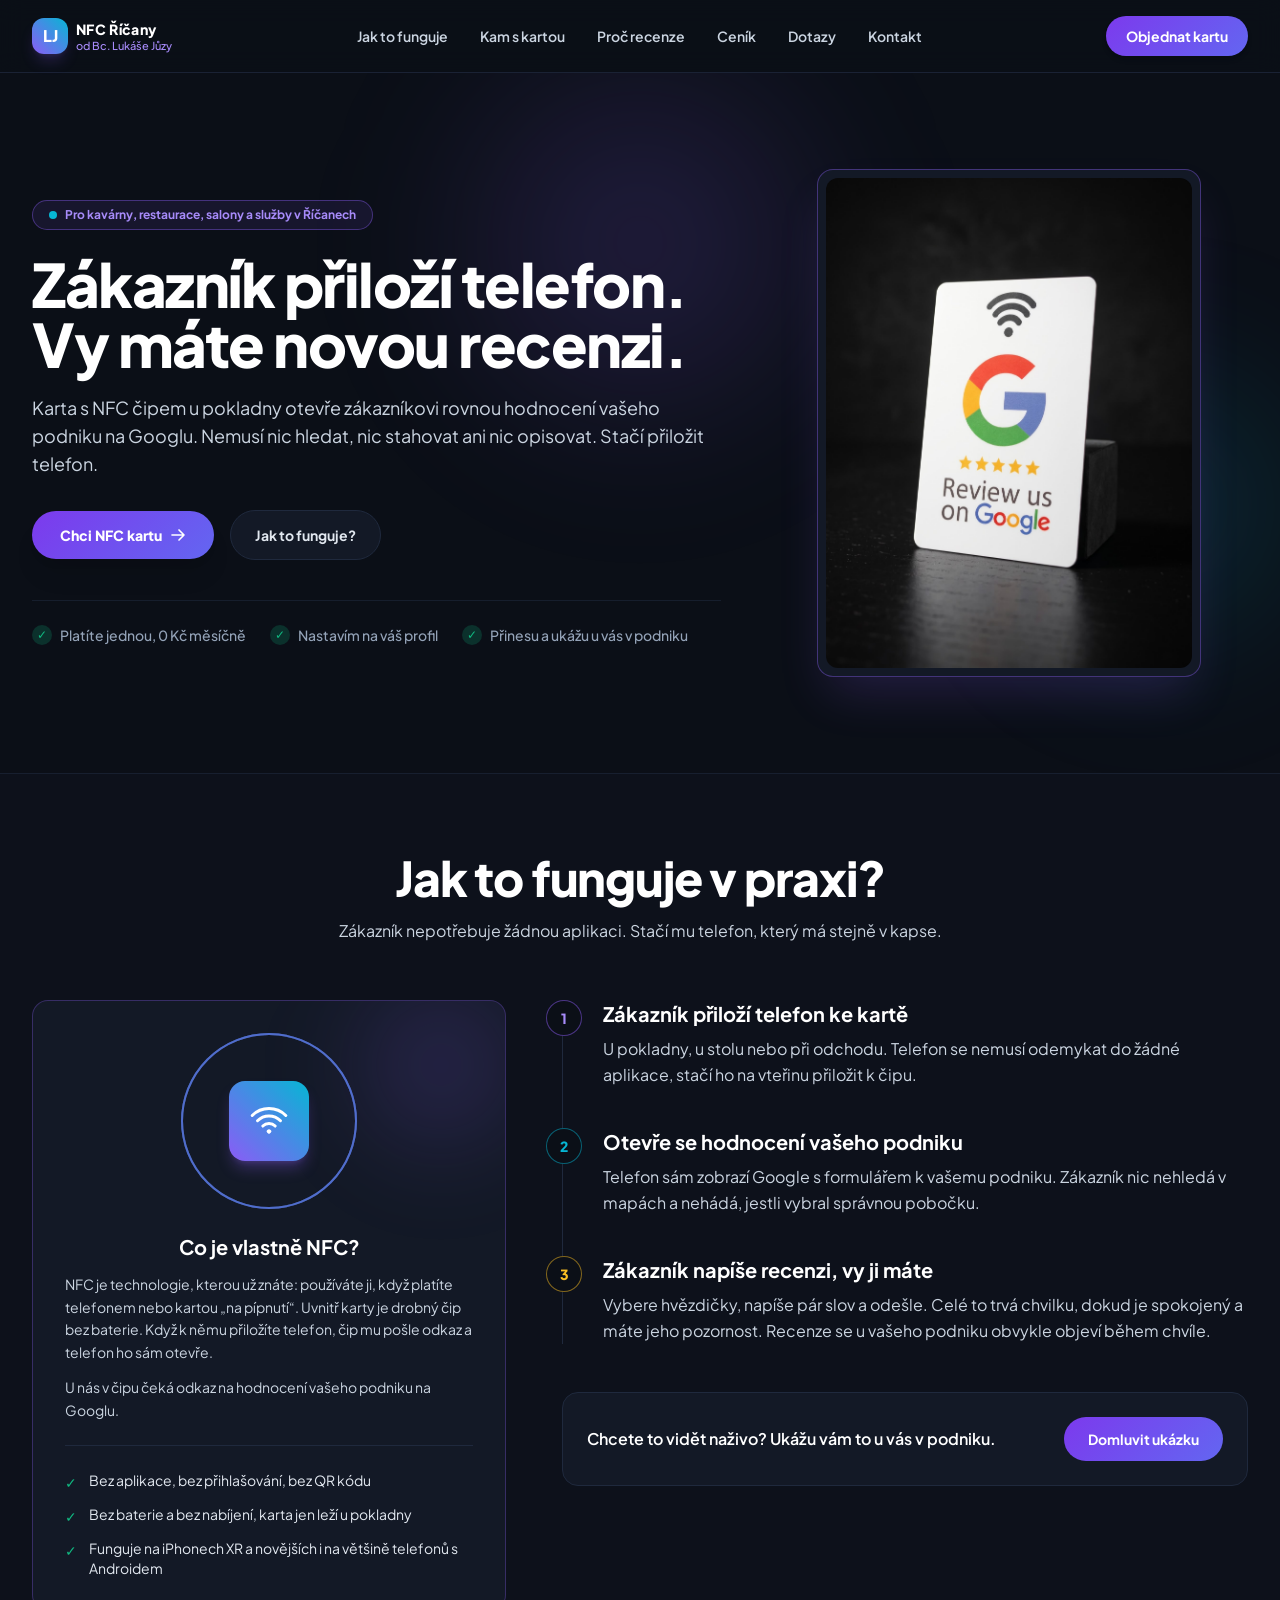
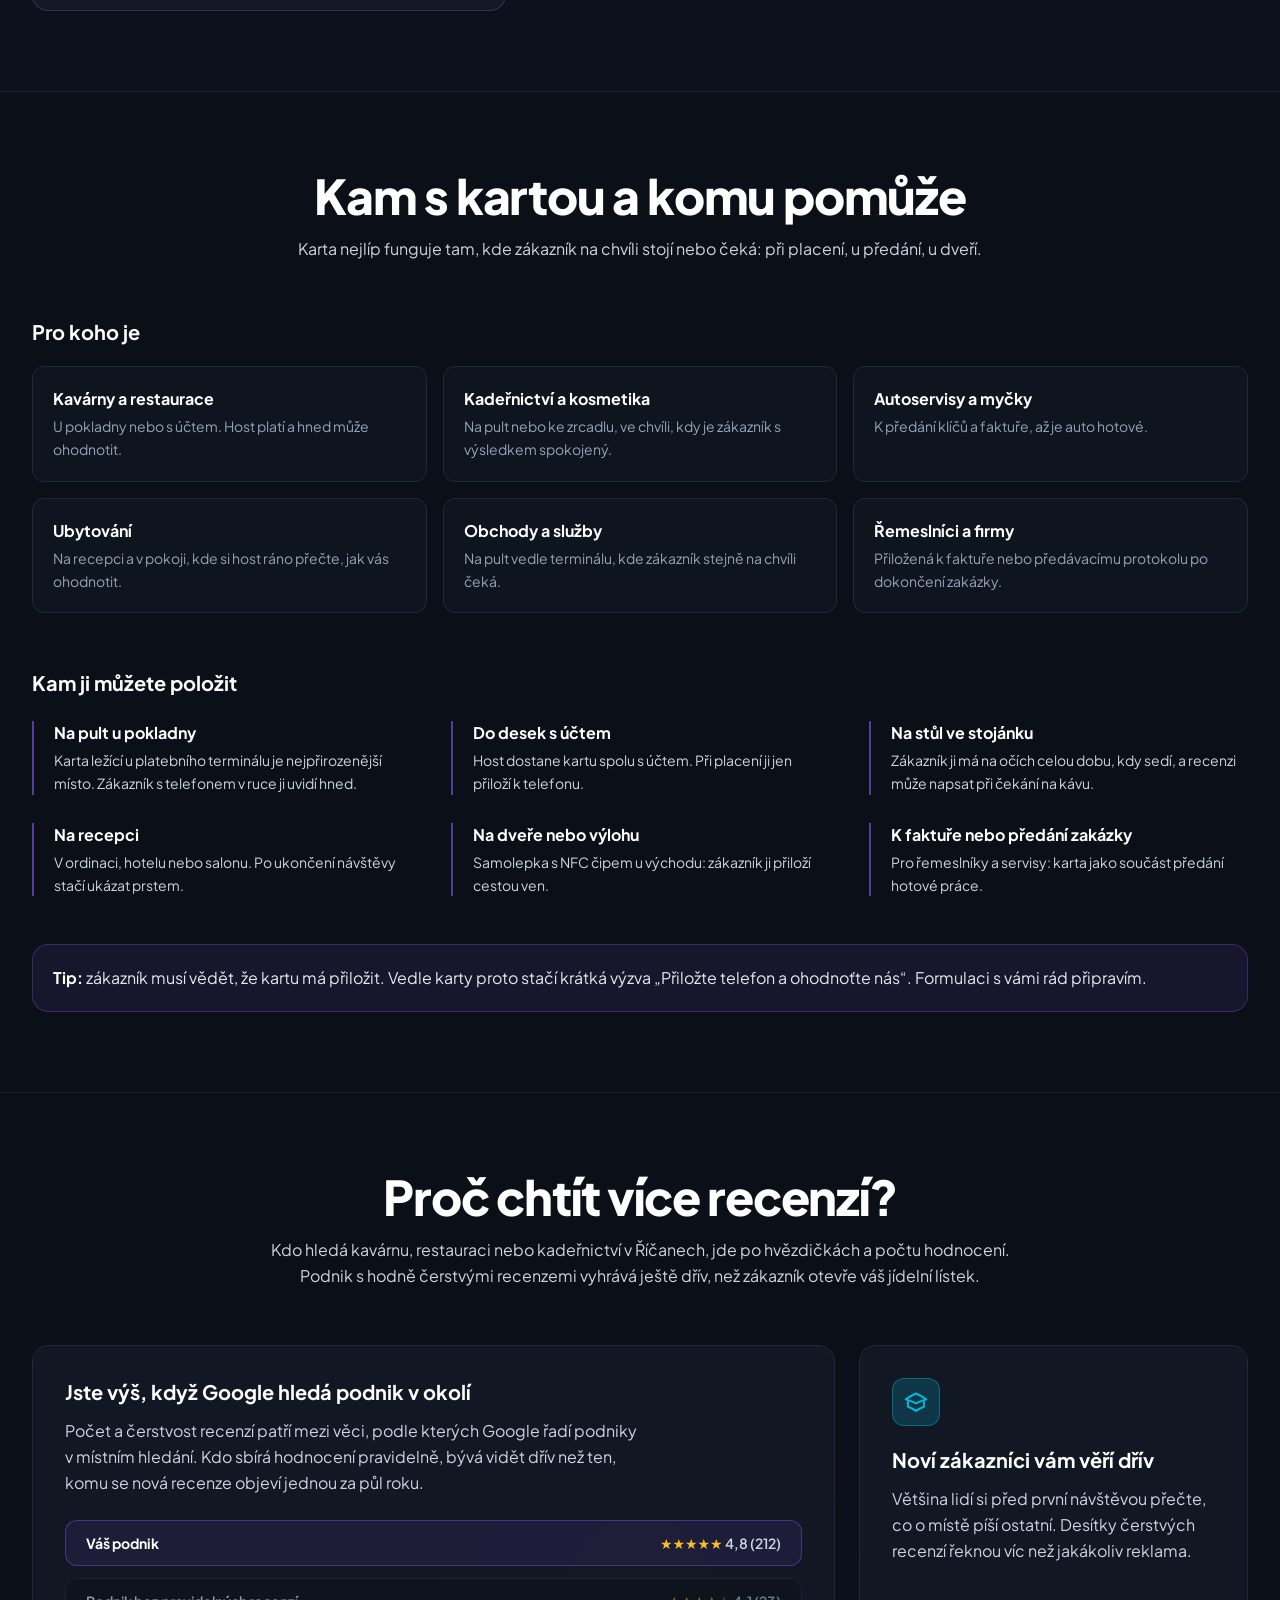
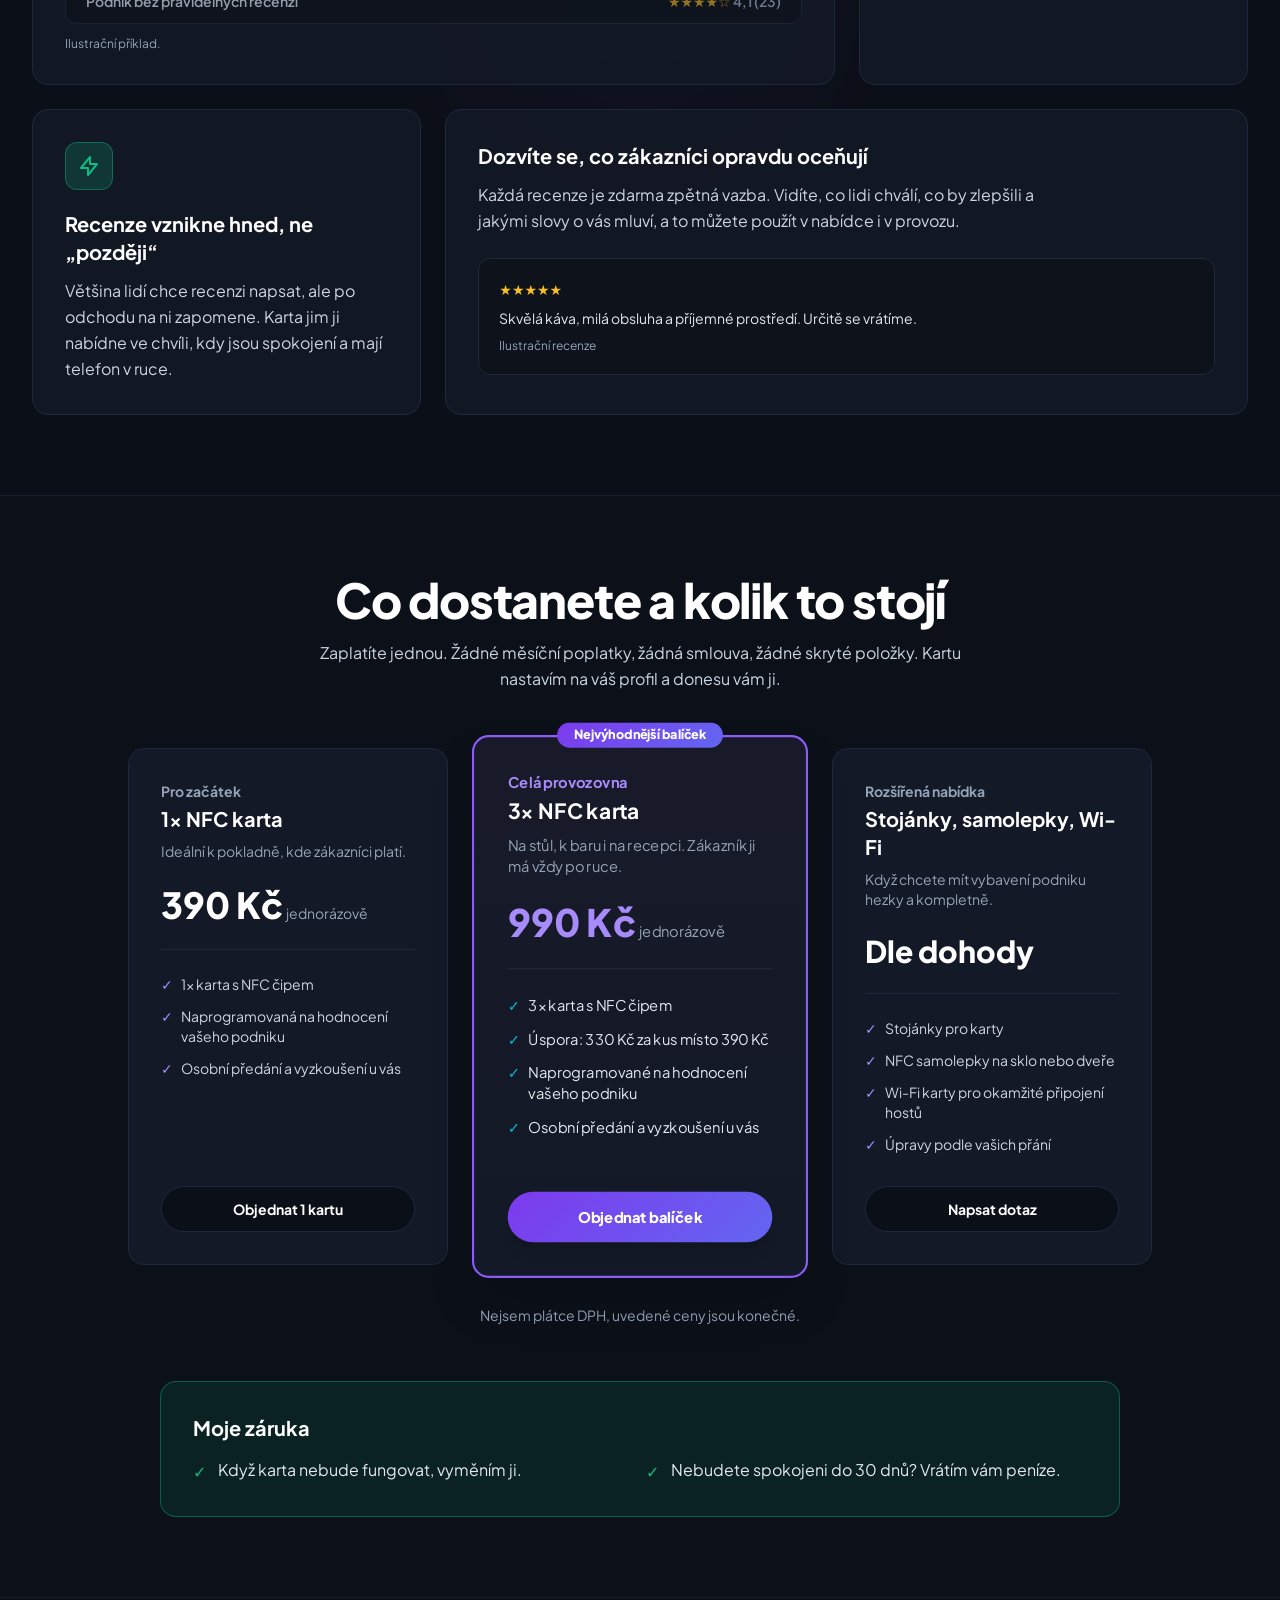
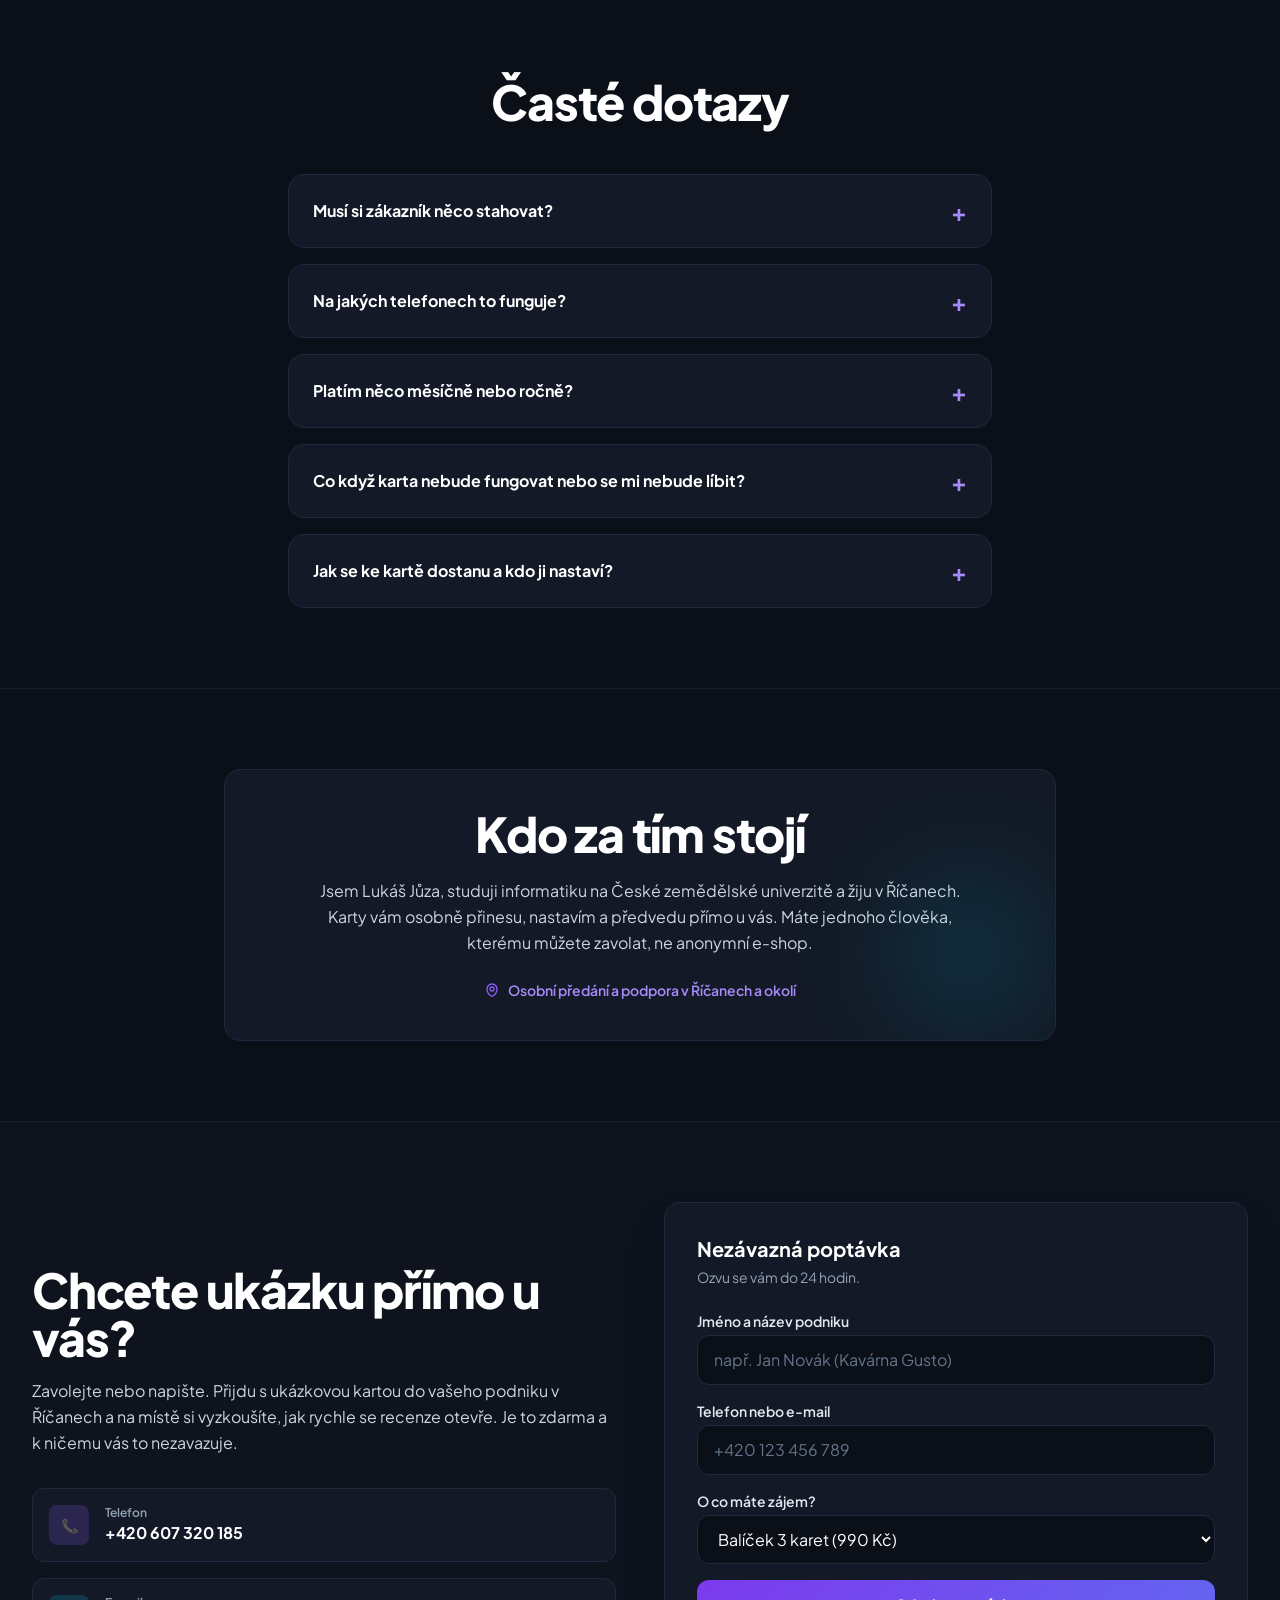
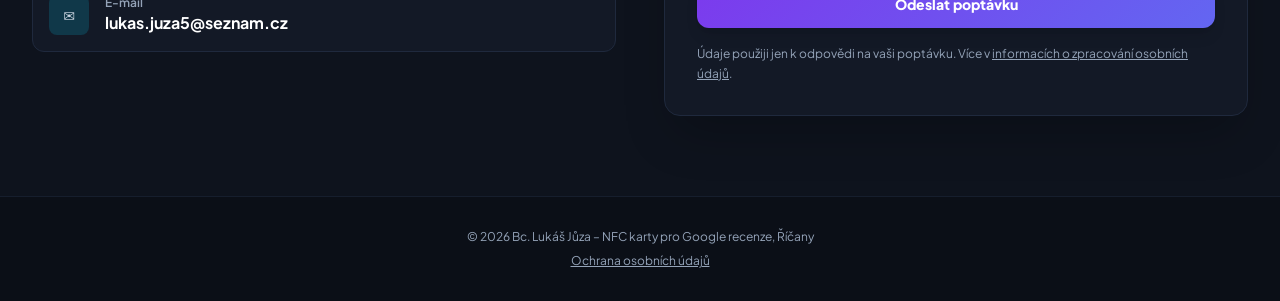
==== index.html @ f1cb035e "Add files via upload" ====
<!DOCTYPE html>
<html lang="cs" class="scroll-smooth">
<head>
  <meta charset="UTF-8">
  <meta name="viewport" content="width=device-width, initial-scale=1, viewport-fit=cover">
  <title>NFC karty pro Google recenze v Říčanech | Bc. Lukáš Jůza</title>
  <meta name="description" content="Karta s NFC čipem, která zákazníka jedním přiložením telefonu pošle rovnou na hodnocení vašeho podniku na Googlu. Bez aplikace a bez měsíčních poplatků. Říčany a okolí.">
  <meta property="og:title" content="NFC karty pro Google recenze | Říčany">
  <meta property="og:description" content="Zákazník přiloží telefon ke kartě a o pár vteřin později píše recenzi. Jednorázová cena, osobní nastavení u vás v podniku.">
  <meta property="og:type" content="website">
  <meta name="theme-color" content="#0B0F17">
  <link rel="icon" href="data:image/svg+xml,%3Csvg xmlns='http://www.w3.org/2000/svg' viewBox='0 0 64 64'%3E%3Crect width='64' height='64' rx='14' fill='%238B5CF6'/%3E%3Ctext x='32' y='42' font-size='28' font-weight='800' text-anchor='middle' fill='white' font-family='Arial'%3ELJ%3C/text%3E%3C/svg%3E">
  <!-- TODO po nasazení na Vercel: nahraď VASE-DOMENA adresou webu (např. nfc-ricany.vercel.app) a odkomentuj,
       aby se při sdílení odkazu zobrazil náhled s kartou:
  <link rel="canonical" href="https://VASE-DOMENA/">
  <meta property="og:image" content="https://VASE-DOMENA/nfc-card.jpeg">
  <meta property="og:url" content="https://VASE-DOMENA/">
  -->
  <script type="application/ld+json">
  {"@context":"https://schema.org","@type":"LocalBusiness","name":"NFC Říčany – Lukáš Jůza","description":"NFC karty, které zákazníky jedním přiložením telefonu pošlou na hodnocení podniku na Googlu.","telephone":"+420607320185","email":"lukas.juza5@seznam.cz","address":{"@type":"PostalAddress","addressLocality":"Říčany","addressCountry":"CZ"},"areaServed":{"@type":"City","name":"Říčany"},"makesOffer":[{"@type":"Offer","name":"1× NFC karta pro Google recenze","price":"390","priceCurrency":"CZK"},{"@type":"Offer","name":"3× NFC karta pro Google recenze","price":"990","priceCurrency":"CZK"}]}
  </script>
  <link rel="preload" href="fonts/plus-jakarta-sans-latin-wght-normal.woff2" as="font" type="font/woff2" crossorigin>
  <link rel="stylesheet" href="styles.css">
</head>

<body class="bg-brand-bg font-sans text-slate-300 antialiased selection:bg-brand-purple selection:text-white">

  <!-- ===== NAVIGATION ===== -->
  <header class="sticky top-0 z-50 border-b border-brand-cardBorder/80 bg-brand-bg/80 backdrop-blur-md">
    <nav class="mx-auto flex max-w-7xl items-center justify-between px-5 py-4 lg:px-8" aria-label="Hlavní navigace">
      <a href="#" class="flex items-center gap-2" aria-label="NFC Říčany – nahoru">
        <span class="flex h-9 w-9 items-center justify-center rounded-xl bg-gradient-to-tr from-brand-purple to-brand-cyan text-base font-extrabold text-white shadow-lg shadow-brand-purple/20">LJ</span>
        <span class="leading-tight">
          <span class="block text-sm font-extrabold tracking-wide text-white">NFC Říčany</span>
          <span class="block text-[11px] font-medium text-brand-purpleSoft">od Bc. Lukáše Jůzy</span>
        </span>
      </a>

      <div class="hidden items-center gap-8 text-sm font-semibold md:flex">
        <a href="#jak-to-funguje" class="transition-colors hover:text-white">Jak to funguje</a>
        <a href="#pouziti" class="transition-colors hover:text-white">Kam s kartou</a>
        <a href="#vyhody" class="transition-colors hover:text-white">Proč recenze</a>
        <a href="#cenik" class="transition-colors hover:text-white">Ceník</a>
        <a href="#dotazy" class="transition-colors hover:text-white">Dotazy</a>
        <a href="#kontakt" class="transition-colors hover:text-white">Kontakt</a>
      </div>

      <a href="#cenik" class="purple-btn-gradient hidden rounded-full px-5 py-2.5 text-sm font-bold text-white shadow-md transition-all md:inline-block">
        Objednat kartu
      </a>

      <button id="menu-btn" type="button" aria-expanded="false" aria-controls="mobile-menu" aria-label="Otevřít menu" class="flex h-11 w-11 items-center justify-center rounded-xl border border-brand-cardBorder text-white md:hidden">
        <svg class="h-6 w-6" fill="none" stroke="currentColor" stroke-width="2" viewBox="0 0 24 24" aria-hidden="true"><path stroke-linecap="round" stroke-linejoin="round" d="M4 7h16M4 12h16M4 17h16"/></svg>
      </button>
    </nav>
    <div id="mobile-menu" class="hidden border-t border-brand-cardBorder/80 bg-brand-bg px-5 pb-5 md:hidden">
      <div class="flex flex-col text-base font-semibold text-slate-200">
        <a href="#jak-to-funguje" class="border-b border-brand-cardBorder/60 py-4">Jak to funguje</a>
        <a href="#pouziti" class="border-b border-brand-cardBorder/60 py-4">Kam s kartou</a>
        <a href="#vyhody" class="border-b border-brand-cardBorder/60 py-4">Proč recenze</a>
        <a href="#cenik" class="border-b border-brand-cardBorder/60 py-4">Ceník</a>
        <a href="#dotazy" class="border-b border-brand-cardBorder/60 py-4">Dotazy</a>
        <a href="#kontakt" class="py-4">Kontakt</a>
      </div>
    </div>
  </header>

  <main>

    <!-- ===== HERO ===== -->
    <section class="relative overflow-hidden py-16 lg:py-24" aria-labelledby="hero-title">
      <div class="glow-purple pointer-events-none absolute -top-20 left-1/2 h-[500px] w-[500px] -translate-x-1/2 rounded-full blur-3xl" aria-hidden="true"></div>
      <div class="glow-cyan pointer-events-none absolute top-1/3 -right-20 h-[400px] w-[400px] rounded-full blur-3xl" aria-hidden="true"></div>

      <div class="relative mx-auto max-w-7xl px-5 lg:px-8">
        <div class="grid gap-12 lg:grid-cols-12 lg:items-center">

          <div class="text-center lg:col-span-7 lg:text-left">
            <p class="inline-flex items-center gap-2 rounded-full border border-brand-purple/40 bg-brand-purple/10 px-4 py-1.5 text-xs font-bold text-brand-purpleSoft">
              <span class="h-2 w-2 animate-pulse rounded-full bg-brand-cyan" aria-hidden="true"></span>
              Pro kavárny, restaurace, salony a služby v Říčanech
            </p>

            <h1 class="mt-6 text-4xl font-extrabold leading-[1.1] tracking-tight text-white sm:text-5xl lg:text-6xl">
              Zákazník přiloží telefon. Vy máte novou recenzi.
            </h1>

            <p class="mx-auto mt-5 max-w-2xl text-base leading-relaxed text-slate-300 sm:text-lg lg:mx-0">
              Karta s NFC čipem u pokladny otevře zákazníkovi rovnou hodnocení vašeho podniku na Googlu. Nemusí nic hledat, nic stahovat ani nic opisovat. Stačí přiložit telefon.
            </p>

            <div class="mt-8 flex flex-wrap items-center justify-center gap-4 lg:justify-start">
              <a href="#cenik" class="purple-btn-gradient inline-flex items-center gap-2 rounded-full px-7 py-3.5 text-sm font-extrabold text-white shadow-xl transition-all">
                Chci NFC kartu
                <svg class="h-4 w-4" fill="none" stroke="currentColor" stroke-width="2.5" viewBox="0 0 24 24" aria-hidden="true"><path stroke-linecap="round" stroke-linejoin="round" d="M13.5 4.5L21 12m0 0l-7.5 7.5M21 12H3"/></svg>
              </a>
              <a href="#jak-to-funguje" class="inline-flex items-center gap-2 rounded-full border border-brand-cardBorder bg-brand-card px-6 py-3.5 text-sm font-bold text-slate-200 transition-all hover:border-brand-purple hover:text-white">
                Jak to funguje?
              </a>
            </div>

            <ul class="mt-10 flex flex-wrap items-center justify-center gap-x-6 gap-y-3 border-t border-brand-cardBorder/60 pt-6 text-sm font-medium text-slate-400 lg:justify-start">
              <li class="flex items-center gap-2">
                <span class="flex h-5 w-5 items-center justify-center rounded-full bg-brand-emerald/20 text-xs font-bold text-brand-emerald" aria-hidden="true">✓</span>
                Platíte jednou, 0 Kč měsíčně
              </li>
              <li class="flex items-center gap-2">
                <span class="flex h-5 w-5 items-center justify-center rounded-full bg-brand-emerald/20 text-xs font-bold text-brand-emerald" aria-hidden="true">✓</span>
                Nastavím na váš profil
              </li>
              <li class="flex items-center gap-2">
                <span class="flex h-5 w-5 items-center justify-center rounded-full bg-brand-emerald/20 text-xs font-bold text-brand-emerald" aria-hidden="true">✓</span>
                Přinesu a ukážu u vás v podniku
              </li>
            </ul>
          </div>

          <div class="flex justify-center lg:col-span-5">
            <div class="relative w-full max-w-[15rem] sm:max-w-sm">
              <div class="relative overflow-hidden rounded-2xl border border-brand-purple/40 bg-brand-card p-2 shadow-2xl shadow-brand-purple/20 transition-transform duration-300 hover:scale-[1.02]">
                <img src="nfc-card.jpeg" alt="NFC karta pro Google recenze" width="1530" height="2048" fetchpriority="high" class="h-auto w-full rounded-xl object-cover">
              </div>
            </div>
          </div>

        </div>
      </div>
    </section>

    <!-- ===== HOW IT WORKS: explainer panel + vertical timeline ===== -->
    <section id="jak-to-funguje" class="border-t border-brand-cardBorder/60 bg-brand-card/30 py-20" aria-labelledby="jak-title">
      <div class="mx-auto max-w-7xl px-5 lg:px-8">

        <div class="mx-auto max-w-2xl text-center">
          <h2 id="jak-title" class="text-3xl font-extrabold leading-tight tracking-tight text-white sm:text-4xl lg:text-5xl">Jak to funguje v praxi?</h2>
          <p class="mt-4 text-base leading-relaxed text-slate-300">
            Zákazník nepotřebuje žádnou aplikaci. Stačí mu telefon, který má stejně v kapse.
          </p>
        </div>

        <div class="mt-14 grid gap-10 lg:grid-cols-12 lg:gap-14">

          <!-- Left: What is NFC -->
          <div class="lg:col-span-5">
            <div class="relative overflow-hidden rounded-2xl border border-brand-purple/30 bg-brand-card p-8 lg:sticky lg:top-28">
              <div class="glow-purple pointer-events-none absolute -top-16 -right-16 h-64 w-64 rounded-full blur-2xl" aria-hidden="true"></div>

              <!-- NFC visual -->
              <div class="relative mx-auto flex h-44 w-44 items-center justify-center" aria-hidden="true">
                <span class="nfc-ring absolute inset-0 rounded-full border-2 border-brand-purple/50"></span>
                <span class="nfc-ring nfc-ring-2 absolute inset-0 rounded-full border-2 border-brand-cyan/50"></span>
                <span class="nfc-ring nfc-ring-3 absolute inset-0 rounded-full border-2 border-brand-purple/40"></span>
                <span class="relative flex h-20 w-20 items-center justify-center rounded-2xl bg-gradient-to-tr from-brand-purple to-brand-cyan shadow-lg shadow-brand-purple/30">
                  <svg class="h-10 w-10 text-white" fill="none" stroke="currentColor" stroke-width="1.8" viewBox="0 0 24 24"><path stroke-linecap="round" stroke-linejoin="round" d="M8.288 15.038a5.25 5.25 0 017.424 0M5.106 11.856c3.807-3.808 9.98-3.808 13.788 0M1.924 8.674c5.565-5.565 14.587-5.565 20.152 0M12.53 18.22l-.53.53-.53-.53a.75.75 0 011.06 0z"/></svg>
                </span>
              </div>

              <h3 class="relative mt-6 text-center text-xl font-bold text-white">Co je vlastně NFC?</h3>
              <p class="relative mt-3 text-sm leading-relaxed text-slate-300">
                NFC je technologie, kterou už znáte: používáte ji, když platíte telefonem nebo kartou „na pípnutí“. Uvnitř karty je drobný čip bez baterie. Když k němu přiložíte telefon, čip mu pošle odkaz a telefon ho sám otevře.
              </p>
              <p class="relative mt-3 text-sm leading-relaxed text-slate-300">
                U nás v čipu čeká odkaz na hodnocení vašeho podniku na Googlu.
              </p>

              <ul class="relative mt-6 space-y-3 border-t border-brand-cardBorder pt-6 text-sm text-slate-200">
                <li class="flex items-start gap-3"><span class="mt-0.5 text-brand-emerald" aria-hidden="true">✓</span> Bez aplikace, bez přihlašování, bez QR kódu</li>
                <li class="flex items-start gap-3"><span class="mt-0.5 text-brand-emerald" aria-hidden="true">✓</span> Bez baterie a bez nabíjení, karta jen leží u pokladny</li>
                <li class="flex items-start gap-3"><span class="mt-0.5 text-brand-emerald" aria-hidden="true">✓</span> Funguje na iPhonech XR a novějších i na většině telefonů s Androidem</li>
              </ul>
            </div>
          </div>

          <!-- Right: steps as vertical timeline -->
          <div class="lg:col-span-7">
            <ol class="relative space-y-10 border-l border-brand-cardBorder pl-10">

              <li class="relative">
                <span class="absolute -left-[3.55rem] flex h-9 w-9 items-center justify-center rounded-full border border-brand-purple/50 bg-brand-bg text-sm font-extrabold text-brand-purpleSoft">1</span>
                <h3 class="text-xl font-bold text-white">Zákazník přiloží telefon ke kartě</h3>
                <p class="mt-2 text-base leading-relaxed text-slate-300">
                  U pokladny, u stolu nebo při odchodu. Telefon se nemusí odemykat do žádné aplikace, stačí ho na vteřinu přiložit k čipu.
                </p>
              </li>

              <li class="relative">
                <span class="absolute -left-[3.55rem] flex h-9 w-9 items-center justify-center rounded-full border border-brand-cyan/50 bg-brand-bg text-sm font-extrabold text-brand-cyan">2</span>
                <h3 class="text-xl font-bold text-white">Otevře se hodnocení vašeho podniku</h3>
                <p class="mt-2 text-base leading-relaxed text-slate-300">
                  Telefon sám zobrazí Google s formulářem k vašemu podniku. Zákazník nic nehledá v mapách a nehádá, jestli vybral správnou pobočku.
                </p>
              </li>

              <li class="relative">
                <span class="absolute -left-[3.55rem] flex h-9 w-9 items-center justify-center rounded-full border border-amber-400/50 bg-brand-bg text-sm font-extrabold text-amber-400">3</span>
                <h3 class="text-xl font-bold text-white">Zákazník napíše recenzi, vy ji máte</h3>
                <p class="mt-2 text-base leading-relaxed text-slate-300">
                  Vybere hvězdičky, napíše pár slov a odešle. Celé to trvá chvilku, dokud je spokojený a máte jeho pozornost. Recenze se u vašeho podniku obvykle objeví během chvíle.
                </p>
              </li>

            </ol>

            <div class="mt-12 flex flex-col items-start gap-4 rounded-2xl border border-brand-cardBorder bg-brand-card p-6 sm:flex-row sm:items-center sm:justify-between">
              <p class="text-base font-semibold text-white">Chcete to vidět naživo? Ukážu vám to u vás v podniku.</p>
              <a href="#kontakt" class="purple-btn-gradient shrink-0 rounded-full px-6 py-3 text-sm font-bold text-white transition-all">Domluvit ukázku</a>
            </div>
          </div>

        </div>
      </div>
    </section>

    <!-- ===== USE CASES ===== -->
    <section id="pouziti" class="border-t border-brand-cardBorder/60 py-20" aria-labelledby="pouziti-title">
      <div class="mx-auto max-w-7xl px-5 lg:px-8">
        <div class="mx-auto max-w-3xl text-center">
          <h2 id="pouziti-title" class="text-3xl font-extrabold leading-tight tracking-tight text-white sm:text-4xl lg:text-5xl">Kam s kartou a komu pomůže</h2>
          <p class="mt-4 text-base leading-relaxed text-slate-300">Karta nejlíp funguje tam, kde zákazník na chvíli stojí nebo čeká: při placení, u předání, u dveří.</p>
        </div>

        <h3 class="mt-14 text-xl font-bold text-white">Pro koho je</h3>
        <ul class="mt-5 grid gap-4 sm:grid-cols-2 lg:grid-cols-3"><li class="rounded-xl border border-brand-cardBorder bg-brand-card/60 p-5"><p class="text-base font-bold text-white">Kavárny a restaurace</p><p class="mt-1 text-sm leading-relaxed text-slate-400">U pokladny nebo s účtem. Host platí a hned může ohodnotit.</p></li><li class="rounded-xl border border-brand-cardBorder bg-brand-card/60 p-5"><p class="text-base font-bold text-white">Kadeřnictví a kosmetika</p><p class="mt-1 text-sm leading-relaxed text-slate-400">Na pult nebo ke zrcadlu, ve chvíli, kdy je zákazník s výsledkem spokojený.</p></li><li class="rounded-xl border border-brand-cardBorder bg-brand-card/60 p-5"><p class="text-base font-bold text-white">Autoservisy a myčky</p><p class="mt-1 text-sm leading-relaxed text-slate-400">K předání klíčů a faktuře, až je auto hotové.</p></li><li class="rounded-xl border border-brand-cardBorder bg-brand-card/60 p-5"><p class="text-base font-bold text-white">Ubytování</p><p class="mt-1 text-sm leading-relaxed text-slate-400">Na recepci a v pokoji, kde si host ráno přečte, jak vás ohodnotit.</p></li><li class="rounded-xl border border-brand-cardBorder bg-brand-card/60 p-5"><p class="text-base font-bold text-white">Obchody a služby</p><p class="mt-1 text-sm leading-relaxed text-slate-400">Na pult vedle terminálu, kde zákazník stejně na chvíli čeká.</p></li><li class="rounded-xl border border-brand-cardBorder bg-brand-card/60 p-5"><p class="text-base font-bold text-white">Řemeslníci a firmy</p><p class="mt-1 text-sm leading-relaxed text-slate-400">Přiložená k faktuře nebo předávacímu protokolu po dokončení zakázky.</p></li></ul>

        <h3 class="mt-14 text-xl font-bold text-white">Kam ji můžete položit</h3>
        <ul class="mt-6 grid gap-x-10 gap-y-7 sm:grid-cols-2 lg:grid-cols-3"><li class="border-l-2 border-brand-purple/60 pl-5"><h4 class="text-base font-bold text-white">Na pult u pokladny</h4><p class="mt-1 text-sm leading-relaxed text-slate-300">Karta ležící u platebního terminálu je nejpřirozenější místo. Zákazník s telefonem v ruce ji uvidí hned.</p></li><li class="border-l-2 border-brand-purple/60 pl-5"><h4 class="text-base font-bold text-white">Do desek s účtem</h4><p class="mt-1 text-sm leading-relaxed text-slate-300">Host dostane kartu spolu s účtem. Při placení ji jen přiloží k telefonu.</p></li><li class="border-l-2 border-brand-purple/60 pl-5"><h4 class="text-base font-bold text-white">Na stůl ve stojánku</h4><p class="mt-1 text-sm leading-relaxed text-slate-300">Zákazník ji má na očích celou dobu, kdy sedí, a recenzi může napsat při čekání na kávu.</p></li><li class="border-l-2 border-brand-purple/60 pl-5"><h4 class="text-base font-bold text-white">Na recepci</h4><p class="mt-1 text-sm leading-relaxed text-slate-300">V ordinaci, hotelu nebo salonu. Po ukončení návštěvy stačí ukázat prstem.</p></li><li class="border-l-2 border-brand-purple/60 pl-5"><h4 class="text-base font-bold text-white">Na dveře nebo výlohu</h4><p class="mt-1 text-sm leading-relaxed text-slate-300">Samolepka s NFC čipem u východu: zákazník ji přiloží cestou ven.</p></li><li class="border-l-2 border-brand-purple/60 pl-5"><h4 class="text-base font-bold text-white">K faktuře nebo předání zakázky</h4><p class="mt-1 text-sm leading-relaxed text-slate-300">Pro řemeslníky a servisy: karta jako součást předání hotové práce.</p></li></ul>

        <p class="mt-12 rounded-2xl border border-brand-purple/30 bg-brand-purple/10 p-5 text-base leading-relaxed text-slate-200">
          <strong class="text-white">Tip:</strong> zákazník musí vědět, že kartu má přiložit. Vedle karty proto stačí krátká výzva „Přiložte telefon a ohodnoťte nás“. Formulaci s vámi rád připravím.
        </p>
      </div>
    </section>

    <!-- ===== BENEFITS: bento layout ===== -->
    <section id="vyhody" class="relative overflow-hidden border-t border-brand-cardBorder/60 bg-brand-bg py-20" aria-labelledby="vyhody-title">
      <div class="glow-purple pointer-events-none absolute top-1/2 left-1/2 h-[500px] w-[600px] -translate-x-1/2 -translate-y-1/2 rounded-full opacity-30 blur-3xl" aria-hidden="true"></div>

      <div class="relative mx-auto max-w-7xl px-5 lg:px-8">

        <div class="mx-auto max-w-3xl text-center">
          <h2 id="vyhody-title" class="text-3xl font-extrabold leading-tight tracking-tight text-white sm:text-4xl lg:text-5xl">Proč chtít více recenzí?</h2>
          <p class="mt-4 text-base leading-relaxed text-slate-300">
            Kdo hledá kavárnu, restauraci nebo kadeřnictví v Říčanech, jde po hvězdičkách a počtu hodnocení. Podnik s hodně čerstvými recenzemi vyhrává ještě dřív, než zákazník otevře váš jídelní lístek.
          </p>
        </div>

        <div class="mt-14 grid gap-6 lg:grid-cols-6">

          <!-- A: wide, with mock search results -->
          <article class="rounded-2xl border border-brand-cardBorder bg-brand-card/80 p-8 lg:col-span-4">
            <h3 class="text-xl font-bold text-white">Jste výš, když Google hledá podnik v okolí</h3>
            <p class="mt-3 max-w-xl text-base leading-relaxed text-slate-300">
              Počet a čerstvost recenzí patří mezi věci, podle kterých Google řadí podniky v místním hledání. Kdo sbírá hodnocení pravidelně, bývá vidět dřív než ten, komu se nová recenze objeví jednou za půl roku.
            </p>

            <div class="mt-6 space-y-3" role="img" aria-label="Ilustrační ukázka: podnik s více recenzemi je ve výsledcích výš">
              <div class="flex flex-col gap-1 rounded-xl border border-brand-purple/40 sm:flex-row sm:items-center sm:justify-between bg-brand-purple/10 px-5 py-3">
                <span class="text-sm font-bold text-white">Váš podnik</span>
                <span class="text-sm font-semibold text-amber-400">★★★★★ <span class="text-slate-300">4,8 (212)</span></span>
              </div>
              <div class="flex flex-col gap-1 rounded-xl border border-brand-cardBorder bg-brand-bg/60 px-5 py-3 opacity-70 sm:flex-row sm:items-center sm:justify-between">
                <span class="text-sm font-semibold text-slate-300">Podnik bez pravidelných recenzí</span>
                <span class="text-sm font-semibold text-amber-400/80">★★★★☆ <span class="text-slate-400">4,1 (23)</span></span>
              </div>
              <p class="text-xs text-slate-400">Ilustrační příklad.</p>
            </div>
          </article>

          <!-- B -->
          <article class="rounded-2xl border border-brand-cardBorder bg-brand-card/80 p-8 lg:col-span-2">
            <span class="flex h-12 w-12 items-center justify-center rounded-xl border border-brand-cyan/40 bg-brand-cyan/20 text-brand-cyan" aria-hidden="true">
              <svg class="h-6 w-6" fill="none" stroke="currentColor" stroke-width="2" viewBox="0 0 24 24"><path stroke-linecap="round" stroke-linejoin="round" d="M4.26 10.147a60.436 60.436 0 00-.491 6.347A48.627 48.627 0 0112 20.904a48.627 48.627 0 018.232-4.41 60.46 60.46 0 00-.491-6.347m-15.482 0a50.57 50.57 0 00-2.658-.813A59.905 59.905 0 0112 3.493a59.902 59.902 0 0110.399 5.84c-.896.248-1.783.52-2.658.814m-15.482 0A50.697 50.697 0 0112 13.489a50.702 50.702 0 017.74-3.342"/></svg>
            </span>
            <h3 class="mt-5 text-xl font-bold text-white">Noví zákazníci vám věří dřív</h3>
            <p class="mt-3 text-base leading-relaxed text-slate-300">
              Většina lidí si před první návštěvou přečte, co o místě píší ostatní. Desítky čerstvých recenzí řeknou víc než jakákoliv reklama.
            </p>
          </article>

          <!-- C -->
          <article class="rounded-2xl border border-brand-cardBorder bg-brand-card/80 p-8 lg:col-span-2">
            <span class="flex h-12 w-12 items-center justify-center rounded-xl border border-brand-emerald/40 bg-brand-emerald/20 text-brand-emerald" aria-hidden="true">
              <svg class="h-6 w-6" fill="none" stroke="currentColor" stroke-width="2" viewBox="0 0 24 24"><path stroke-linecap="round" stroke-linejoin="round" d="M13 10V3L4 14h7v7l9-11h-7z"/></svg>
            </span>
            <h3 class="mt-5 text-xl font-bold text-white">Recenze vznikne hned, ne „později“</h3>
            <p class="mt-3 text-base leading-relaxed text-slate-300">
              Většina lidí chce recenzi napsat, ale po odchodu na ni zapomene. Karta jim ji nabídne ve chvíli, kdy jsou spokojení a mají telefon v ruce.
            </p>
          </article>

          <!-- D: wide, with sample review -->
          <article class="rounded-2xl border border-brand-cardBorder bg-brand-card/80 p-8 lg:col-span-4">
            <h3 class="text-xl font-bold text-white">Dozvíte se, co zákazníci opravdu oceňují</h3>
            <p class="mt-3 max-w-xl text-base leading-relaxed text-slate-300">
              Každá recenze je zdarma zpětná vazba. Vidíte, co lidi chválí, co by zlepšili a jakými slovy o vás mluví, a to můžete použít v nabídce i v provozu.
            </p>

            <figure class="mt-6 rounded-xl border border-brand-cardBorder bg-brand-bg/60 p-5">
              <p class="text-sm font-semibold text-amber-400" aria-label="5 hvězdiček">★★★★★</p>
              <blockquote class="mt-2 text-sm leading-relaxed text-slate-200">Skvělá káva, milá obsluha a příjemné prostředí. Určitě se vrátíme.</blockquote>
              <figcaption class="mt-2 text-xs text-slate-400">Ilustrační recenze</figcaption>
            </figure>
          </article>

        </div>
      </div>
    </section>

    <!-- ===== PRICING ===== -->
    <section id="cenik" class="border-t border-brand-cardBorder/60 bg-brand-card/20 py-20" aria-labelledby="cenik-title">
      <div class="mx-auto max-w-7xl px-5 lg:px-8">

        <div class="mx-auto max-w-2xl text-center">
          <h2 id="cenik-title" class="text-3xl font-extrabold leading-tight tracking-tight text-white sm:text-4xl lg:text-5xl">Co dostanete a kolik to stojí</h2>
          <p class="mt-4 text-base leading-relaxed text-slate-300">
            Zaplatíte jednou. Žádné měsíční poplatky, žádná smlouva, žádné skryté položky. Kartu nastavím na váš profil a donesu vám ji.
          </p>
        </div>

        <div class="mx-auto mt-14 grid max-w-5xl gap-8 md:grid-cols-3">

          <!-- Single -->
          <div class="flex flex-col justify-between rounded-2xl border border-brand-cardBorder bg-brand-card p-8">
            <div>
              <p class="text-sm font-bold text-slate-400">Pro začátek</p>
              <h3 class="mt-1 text-xl font-bold text-white">1× NFC karta</h3>
              <p class="mt-2 text-sm text-slate-400">Ideální k pokladně, kde zákazníci platí.</p>

              <p class="my-6">
                <span class="text-4xl font-extrabold text-white">390 Kč</span>
                <span class="text-sm text-slate-400"> jednorázově</span>
              </p>

              <ul class="space-y-3 border-t border-brand-cardBorder pt-6 text-sm text-slate-300">
                <li class="flex items-start gap-2"><span class="font-bold text-brand-purpleSoft" aria-hidden="true">✓</span> 1× karta s NFC čipem</li>
                <li class="flex items-start gap-2"><span class="font-bold text-brand-purpleSoft" aria-hidden="true">✓</span> Naprogramovaná na hodnocení vašeho podniku</li>
                <li class="flex items-start gap-2"><span class="font-bold text-brand-purpleSoft" aria-hidden="true">✓</span> Osobní předání a vyzkoušení u vás</li>
              </ul>
            </div>
            <a href="#kontakt" class="mt-8 block rounded-full border border-brand-cardBorder bg-brand-bg py-3 text-center text-sm font-bold text-white transition-all hover:border-brand-purple">
              Objednat 1 kartu
            </a>
          </div>

          <!-- Bundle (featured) -->
          <div class="relative order-first flex flex-col justify-between rounded-2xl border-2 border-brand-purple md:order-none bg-gradient-to-b from-[#181A29] to-brand-card p-8 shadow-2xl md:scale-105">
            <span class="purple-btn-gradient absolute -top-3.5 left-1/2 -translate-x-1/2 whitespace-nowrap rounded-full px-4 py-1 text-xs font-extrabold text-white">
              Nejvýhodnější balíček
            </span>

            <div>
              <p class="text-sm font-bold text-brand-purpleSoft">Celá provozovna</p>
              <h3 class="mt-1 text-xl font-bold text-white">3× NFC karta</h3>
              <p class="mt-2 text-sm text-slate-400">Na stůl, k baru i na recepci. Zákazník ji má vždy po ruce.</p>

              <p class="my-6">
                <span class="text-4xl font-extrabold text-brand-purpleSoft">990 Kč</span>
                <span class="text-sm text-slate-400"> jednorázově</span>
              </p>

              <ul class="space-y-3 border-t border-brand-cardBorder pt-6 text-sm text-slate-200">
                <li class="flex items-start gap-2"><span class="font-bold text-brand-cyan" aria-hidden="true">✓</span> 3× karta s NFC čipem</li>
                <li class="flex items-start gap-2"><span class="font-bold text-brand-cyan" aria-hidden="true">✓</span> Úspora: 330 Kč za kus místo 390 Kč</li>
                <li class="flex items-start gap-2"><span class="font-bold text-brand-cyan" aria-hidden="true">✓</span> Naprogramované na hodnocení vašeho podniku</li>
                <li class="flex items-start gap-2"><span class="font-bold text-brand-cyan" aria-hidden="true">✓</span> Osobní předání a vyzkoušení u vás</li>
              </ul>
            </div>
            <a href="#kontakt" class="purple-btn-gradient mt-8 block rounded-full py-3.5 text-center text-sm font-extrabold text-white shadow-lg transition-all">
              Objednat balíček
            </a>
          </div>

          <!-- Custom -->
          <div class="flex flex-col justify-between rounded-2xl border border-brand-cardBorder bg-brand-card p-8">
            <div>
              <p class="text-sm font-bold text-slate-400">Rozšířená nabídka</p>
              <h3 class="mt-1 text-xl font-bold text-white">Stojánky, samolepky, Wi-Fi</h3>
              <p class="mt-2 text-sm text-slate-400">Když chcete mít vybavení podniku hezky a kompletně.</p>

              <p class="my-6">
                <span class="text-3xl font-extrabold text-white">Dle dohody</span>
              </p>

              <ul class="space-y-3 border-t border-brand-cardBorder pt-6 text-sm text-slate-300">
                <li class="flex items-start gap-2"><span class="font-bold text-brand-purpleSoft" aria-hidden="true">✓</span> Stojánky pro karty</li>
                <li class="flex items-start gap-2"><span class="font-bold text-brand-purpleSoft" aria-hidden="true">✓</span> NFC samolepky na sklo nebo dveře</li>
                <li class="flex items-start gap-2"><span class="font-bold text-brand-purpleSoft" aria-hidden="true">✓</span> Wi-Fi karty pro okamžité připojení hostů</li>
                <li class="flex items-start gap-2"><span class="font-bold text-brand-purpleSoft" aria-hidden="true">✓</span> Úpravy podle vašich přání</li>
              </ul>
            </div>
            <a href="#kontakt" class="mt-8 block rounded-full border border-brand-cardBorder bg-brand-bg py-3 text-center text-sm font-bold text-white transition-all hover:border-brand-purple">
              Napsat dotaz
            </a>
          </div>

        </div>
        <p class="mt-10 text-center text-sm text-slate-400">Nejsem plátce DPH, uvedené ceny jsou konečné.</p>
      </div>
      <div class="mx-auto mt-14 max-w-5xl px-5 lg:px-8">
        <div class="rounded-2xl border border-brand-emerald/40 bg-brand-emerald/10 p-6 sm:p-8">
          <h3 class="text-xl font-bold text-white">Moje záruka</h3>
          <ul class="mt-4 grid gap-3 text-base text-slate-200 sm:grid-cols-2">
            <li class="flex items-start gap-3"><span class="mt-0.5 text-brand-emerald" aria-hidden="true">✓</span> Když karta nebude fungovat, vyměním ji.</li>
            <li class="flex items-start gap-3"><span class="mt-0.5 text-brand-emerald" aria-hidden="true">✓</span> Nebudete spokojeni do 30 dnů? Vrátím vám peníze.</li>
          </ul>
        </div>
      </div>
    </section>

    <!-- ===== FAQ ===== -->
    <section id="dotazy" class="border-t border-brand-cardBorder/60 py-20" aria-labelledby="dotazy-title">
      <div class="mx-auto max-w-3xl px-5 lg:px-8">

        <div class="text-center">
          <h2 id="dotazy-title" class="text-3xl font-extrabold leading-tight tracking-tight text-white sm:text-4xl lg:text-5xl">Časté dotazy</h2>
        </div>

        <div class="mt-12 space-y-4">

          <details class="group rounded-2xl border border-brand-cardBorder bg-brand-card p-6">
            <summary class="flex cursor-pointer items-center justify-between gap-4 text-base font-bold text-white">
              Musí si zákazník něco stahovat?
              <span class="faq-icon text-2xl leading-none text-brand-purpleSoft transition-transform" aria-hidden="true">+</span>
            </summary>
            <p class="mt-4 text-base leading-relaxed text-slate-300">Ne. Telefon po přiložení ke kartě sám otevře stránku s hodnocením. Žádná aplikace ani QR kód není potřeba.</p>
          </details>

          <details class="group rounded-2xl border border-brand-cardBorder bg-brand-card p-6">
            <summary class="flex cursor-pointer items-center justify-between gap-4 text-base font-bold text-white">
              Na jakých telefonech to funguje?
              <span class="faq-icon text-2xl leading-none text-brand-purpleSoft transition-transform" aria-hidden="true">+</span>
            </summary>
            <p class="mt-4 text-base leading-relaxed text-slate-300">Na iPhonech XR a novějších a na většině telefonů s Androidem. Stejnou technologii používají telefony k placení „na pípnutí“.</p>
          </details>

          <details class="group rounded-2xl border border-brand-cardBorder bg-brand-card p-6">
            <summary class="flex cursor-pointer items-center justify-between gap-4 text-base font-bold text-white">
              Platím něco měsíčně nebo ročně?
              <span class="faq-icon text-2xl leading-none text-brand-purpleSoft transition-transform" aria-hidden="true">+</span>
            </summary>
            <p class="mt-4 text-base leading-relaxed text-slate-300">Ne. Cena karty je jednorázová a žádné další poplatky k ní nejsou. Nejsem plátce DPH, takže se k ceně nic nepřičítá.</p>
          </details>

          <details class="group rounded-2xl border border-brand-cardBorder bg-brand-card p-6">
            <summary class="flex cursor-pointer items-center justify-between gap-4 text-base font-bold text-white">
              Co když karta nebude fungovat nebo se mi nebude líbit?
              <span class="faq-icon text-2xl leading-none text-brand-purpleSoft transition-transform" aria-hidden="true">+</span>
            </summary>
            <p class="mt-4 text-base leading-relaxed text-slate-300">Nefunkční kartu vyměním. A pokud nebudete do 30 dnů spokojeni, vrátím vám peníze.</p>
          </details>

          <details class="group rounded-2xl border border-brand-cardBorder bg-brand-card p-6">
            <summary class="flex cursor-pointer items-center justify-between gap-4 text-base font-bold text-white">
              Jak se ke kartě dostanu a kdo ji nastaví?
              <span class="faq-icon text-2xl leading-none text-brand-purpleSoft transition-transform" aria-hidden="true">+</span>
            </summary>
            <p class="mt-4 text-base leading-relaxed text-slate-300">Kartu naprogramuji na váš podnik, osobně vám ji přinesu a na místě společně vyzkoušíme, že funguje. Působím v Říčanech a blízkém okolí.</p>
          </details>

        </div>
      </div>
    </section>

    <!-- ===== ABOUT ===== -->
    <section id="o-mne" class="border-t border-brand-cardBorder/60 py-20" aria-labelledby="o-mne-title">
      <div class="mx-auto max-w-4xl px-5 text-center lg:px-8">
        <div class="relative overflow-hidden rounded-2xl border border-brand-cardBorder bg-brand-card p-8 sm:p-10">
          <div class="glow-cyan pointer-events-none absolute -bottom-10 -right-10 h-64 w-64 rounded-full blur-2xl" aria-hidden="true"></div>

          <h2 id="o-mne-title" class="relative text-3xl font-extrabold leading-tight tracking-tight text-white sm:text-4xl lg:text-5xl">Kdo za tím stojí</h2>

          <p class="relative mx-auto mt-5 max-w-2xl text-base leading-relaxed text-slate-300">
            Jsem Lukáš Jůza, studuji informatiku na České zemědělské univerzitě a žiju v Říčanech. Karty vám osobně přinesu, nastavím a předvedu přímo u vás. Máte jednoho člověka, kterému můžete zavolat, ne anonymní e-shop.
          </p>

          <p class="relative mt-6 flex items-center justify-center gap-2 text-sm font-semibold text-brand-purpleSoft">
            <svg class="h-4 w-4 text-brand-purple" fill="none" stroke="currentColor" stroke-width="2" viewBox="0 0 24 24" aria-hidden="true"><path stroke-linecap="round" stroke-linejoin="round" d="M15 10.5a3 3 0 11-6 0 3 3 0 016 0z"/><path stroke-linecap="round" stroke-linejoin="round" d="M19.5 10.5c0 7.142-7.5 11.25-7.5 11.25S4.5 17.642 4.5 10.5a7.5 7.5 0 1115 0z"/></svg>
            Osobní předání a podpora v Říčanech a okolí
          </p>
        </div>
      </div>
    </section>

    <!-- ===== CONTACT ===== -->
    <section id="kontakt" class="border-t border-brand-cardBorder/60 bg-brand-card/40 py-20" aria-labelledby="kontakt-title">
      <div class="mx-auto max-w-7xl px-5 lg:px-8">
        <div class="grid gap-12 lg:grid-cols-2 lg:items-center">

          <div>
            <h2 id="kontakt-title" class="text-3xl font-extrabold leading-tight tracking-tight text-white sm:text-4xl lg:text-5xl">Chcete ukázku přímo u vás?</h2>
            <p class="mt-4 text-base leading-relaxed text-slate-300">
              Zavolejte nebo napište. Přijdu s ukázkovou kartou do vašeho podniku v Říčanech a na místě si vyzkoušíte, jak rychle se recenze otevře. Je to zdarma a k ničemu vás to nezavazuje.
            </p>

            <div class="mt-8 space-y-4">
              <a href="tel:+420607320185" class="flex items-center gap-4 rounded-xl border border-brand-cardBorder bg-brand-card p-4 transition-all hover:border-brand-purple">
                <span class="flex h-10 w-10 shrink-0 items-center justify-center rounded-lg bg-brand-purple/20 text-sm" aria-hidden="true">📞</span>
                <span>
                  <span class="block text-xs font-semibold text-slate-400">Telefon</span>
                  <span class="block text-base font-bold text-white">+420 607 320 185</span>
                </span>
              </a>

              <a href="mailto:lukas.juza5@seznam.cz" class="flex items-center gap-4 rounded-xl border border-brand-cardBorder bg-brand-card p-4 transition-all hover:border-brand-purple">
                <span class="flex h-10 w-10 shrink-0 items-center justify-center rounded-lg bg-brand-cyan/20 text-sm" aria-hidden="true">✉️</span>
                <span>
                  <span class="block text-xs font-semibold text-slate-400">E-mail</span>
                  <span class="block text-base font-bold text-white">lukas.juza5@seznam.cz</span>
                </span>
              </a>
            </div>
          </div>

          <div class="rounded-2xl border border-brand-cardBorder bg-brand-card p-8 shadow-2xl">
            <h3 class="text-xl font-bold text-white">Nezávazná poptávka</h3>
            <p class="mt-1 text-sm text-slate-400">Ozvu se vám do 24 hodin.</p>

            <form id="poptavka" action="https://api.web3forms.com/submit" method="POST" class="mt-6 space-y-4">
              <input type="hidden" name="access_key" value="ff76680b-5874-43a4-aca2-ca086ef1899e">
              <input type="hidden" name="subject" value="Nová poptávka NFC karet z webu">
              <input type="hidden" name="from_name" value="Web NFC Říčany">
              <input type="checkbox" name="botcheck" class="hp-field" tabindex="-1" autocomplete="off" aria-hidden="true">
              <div>
                <label for="f-name" class="mb-1 block text-sm font-semibold text-slate-200">Jméno a název podniku</label>
                <input id="f-name" name="name" type="text" required autocomplete="name" placeholder="např. Jan Novák (Kavárna Gusto)" class="w-full rounded-xl border border-brand-cardBorder bg-brand-bg px-4 py-3 text-base text-white placeholder-slate-500 focus:border-brand-purple">
              </div>

              <div>
                <label for="f-contact" class="mb-1 block text-sm font-semibold text-slate-200">Telefon nebo e-mail</label>
                <input id="f-contact" name="contact" type="text" required autocomplete="on" placeholder="+420 123 456 789" class="w-full rounded-xl border border-brand-cardBorder bg-brand-bg px-4 py-3 text-base text-white placeholder-slate-500 focus:border-brand-purple">
              </div>

              <div>
                <label for="f-interest" class="mb-1 block text-sm font-semibold text-slate-200">O co máte zájem?</label>
                <select id="f-interest" name="interest" class="w-full rounded-xl border border-brand-cardBorder bg-brand-bg px-4 py-3 text-base text-white focus:border-brand-purple">
                  <option>1 karta (390 Kč)</option>
                  <option selected>Balíček 3 karet (990 Kč)</option>
                  <option>Bezplatná ukázka v Říčanech</option>
                  <option>Stojánky, samolepky, Wi-Fi karty</option>
                </select>
              </div>

              <button type="submit" class="purple-btn-gradient w-full rounded-xl py-3.5 text-sm font-extrabold text-white shadow-lg transition-all disabled:cursor-wait disabled:opacity-60">
                Odeslat poptávku
              </button>
              <p id="form-status" class="hidden text-sm font-semibold" role="status" aria-live="polite"></p>
              <p class="text-xs leading-relaxed text-slate-400">Údaje použiji jen k odpovědi na vaši poptávku. Více v <a href="ochrana-udaju.html" class="underline hover:text-white">informacích o zpracování osobních údajů</a>.</p>
            </form>
          </div>

        </div>
      </div>
    </section>

  </main>

  <!-- ===== FOOTER ===== -->
  <footer class="border-t border-brand-cardBorder/60 pb-28 pt-8 text-center md:pb-8 text-xs text-slate-400">
    <p>© 2026 Bc. Lukáš Jůza – NFC karty pro Google recenze, Říčany</p>
    <p class="mt-2"><a href="ochrana-udaju.html" class="underline hover:text-white">Ochrana osobních údajů</a></p>
  </footer>

  <!-- Mobilní lišta: rychlý kontakt -->
  <div class="safe-bottom fixed inset-x-0 bottom-0 z-40 border-t border-brand-cardBorder bg-brand-bg/95 px-4 pt-3 backdrop-blur-md md:hidden">
    <div class="grid grid-cols-2 gap-3">
      <a href="tel:+420607320185" class="flex items-center justify-center rounded-full border border-brand-cardBorder bg-brand-card py-3 text-sm font-bold text-white">Zavolat</a>
      <a href="#kontakt" class="purple-btn-gradient flex items-center justify-center rounded-full py-3 text-sm font-extrabold text-white">Napsat poptávku</a>
    </div>
  </div>

  <script src="script.js" defer></script>
</body>
</html>
---- styles.css ----
@font-face{font-family:Plus Jakarta Sans;font-style:normal;font-display:swap;font-weight:200 800;src:url(fonts/plus-jakarta-sans-latin-ext-wght-normal.woff2) format("woff2");unicode-range:u+0100-02ba,u+02bd-02c5,u+02c7-02cc,u+02ce-02d7,u+02dd-02ff,u+0304,u+0308,u+0329,u+1d00-1dbf,u+1e00-1e9f,u+1ef2-1eff,u+2020,u+20a0-20ab,u+20ad-20c0,u+2113,u+2c60-2c7f,u+a720-a7ff}@font-face{font-family:Plus Jakarta Sans;font-style:normal;font-display:swap;font-weight:200 800;src:url(fonts/plus-jakarta-sans-latin-wght-normal.woff2) format("woff2");unicode-range:u+00??,u+0131,u+0152-0153,u+02bb-02bc,u+02c6,u+02da,u+02dc,u+0304,u+0308,u+0329,u+2000-206f,u+20ac,u+2122,u+2191,u+2193,u+2212,u+2215,u+feff,u+fffd}*,:after,:before{--tw-border-spacing-x:0;--tw-border-spacing-y:0;--tw-translate-x:0;--tw-translate-y:0;--tw-rotate:0;--tw-skew-x:0;--tw-skew-y:0;--tw-scale-x:1;--tw-scale-y:1;--tw-pan-x: ;--tw-pan-y: ;--tw-pinch-zoom: ;--tw-scroll-snap-strictness:proximity;--tw-gradient-from-position: ;--tw-gradient-via-position: ;--tw-gradient-to-position: ;--tw-ordinal: ;--tw-slashed-zero: ;--tw-numeric-figure: ;--tw-numeric-spacing: ;--tw-numeric-fraction: ;--tw-ring-inset: ;--tw-ring-offset-width:0px;--tw-ring-offset-color:#fff;--tw-ring-color:rgba(59,130,246,.5);--tw-ring-offset-shadow:0 0 #0000;--tw-ring-shadow:0 0 #0000;--tw-shadow:0 0 #0000;--tw-shadow-colored:0 0 #0000;--tw-blur: ;--tw-brightness: ;--tw-contrast: ;--tw-grayscale: ;--tw-hue-rotate: ;--tw-invert: ;--tw-saturate: ;--tw-sepia: ;--tw-drop-shadow: ;--tw-backdrop-blur: ;--tw-backdrop-brightness: ;--tw-backdrop-contrast: ;--tw-backdrop-grayscale: ;--tw-backdrop-hue-rotate: ;--tw-backdrop-invert: ;--tw-backdrop-opacity: ;--tw-backdrop-saturate: ;--tw-backdrop-sepia: ;--tw-contain-size: ;--tw-contain-layout: ;--tw-contain-paint: ;--tw-contain-style: }::backdrop{--tw-border-spacing-x:0;--tw-border-spacing-y:0;--tw-translate-x:0;--tw-translate-y:0;--tw-rotate:0;--tw-skew-x:0;--tw-skew-y:0;--tw-scale-x:1;--tw-scale-y:1;--tw-pan-x: ;--tw-pan-y: ;--tw-pinch-zoom: ;--tw-scroll-snap-strictness:proximity;--tw-gradient-from-position: ;--tw-gradient-via-position: ;--tw-gradient-to-position: ;--tw-ordinal: ;--tw-slashed-zero: ;--tw-numeric-figure: ;--tw-numeric-spacing: ;--tw-numeric-fraction: ;--tw-ring-inset: ;--tw-ring-offset-width:0px;--tw-ring-offset-color:#fff;--tw-ring-color:rgba(59,130,246,.5);--tw-ring-offset-shadow:0 0 #0000;--tw-ring-shadow:0 0 #0000;--tw-shadow:0 0 #0000;--tw-shadow-colored:0 0 #0000;--tw-blur: ;--tw-brightness: ;--tw-contrast: ;--tw-grayscale: ;--tw-hue-rotate: ;--tw-invert: ;--tw-saturate: ;--tw-sepia: ;--tw-drop-shadow: ;--tw-backdrop-blur: ;--tw-backdrop-brightness: ;--tw-backdrop-contrast: ;--tw-backdrop-grayscale: ;--tw-backdrop-hue-rotate: ;--tw-backdrop-invert: ;--tw-backdrop-opacity: ;--tw-backdrop-saturate: ;--tw-backdrop-sepia: ;--tw-contain-size: ;--tw-contain-layout: ;--tw-contain-paint: ;--tw-contain-style: }

/*! tailwindcss v3.4.17 | MIT License | https://tailwindcss.com*/*,:after,:before{box-sizing:border-box;border:0 solid #e5e7eb}:after,:before{--tw-content:""}:host,html{line-height:1.5;-webkit-text-size-adjust:100%;-moz-tab-size:4;-o-tab-size:4;tab-size:4;font-family:Plus Jakarta Sans,system-ui,sans-serif;font-feature-settings:normal;font-variation-settings:normal;-webkit-tap-highlight-color:transparent}body{margin:0;line-height:inherit}hr{height:0;color:inherit;border-top-width:1px}abbr:where([title]){-webkit-text-decoration:underline dotted;text-decoration:underline dotted}h1,h2,h3,h4,h5,h6{font-size:inherit;font-weight:inherit}a{color:inherit;text-decoration:inherit}b,strong{font-weight:bolder}code,kbd,pre,samp{font-family:ui-monospace,SFMono-Regular,Menlo,Monaco,Consolas,Liberation Mono,Courier New,monospace;font-feature-settings:normal;font-variation-settings:normal;font-size:1em}small{font-size:80%}sub,sup{font-size:75%;line-height:0;position:relative;vertical-align:baseline}sub{bottom:-.25em}sup{top:-.5em}table{text-indent:0;border-color:inherit;border-collapse:collapse}button,input,optgroup,select,textarea{font-family:inherit;font-feature-settings:inherit;font-variation-settings:inherit;font-size:100%;font-weight:inherit;line-height:inherit;letter-spacing:inherit;color:inherit;margin:0;padding:0}button,select{text-transform:none}button,input:where([type=button]),input:where([type=reset]),input:where([type=submit]){-webkit-appearance:button;background-color:transparent;background-image:none}:-moz-focusring{outline:auto}:-moz-ui-invalid{box-shadow:none}progress{vertical-align:baseline}::-webkit-inner-spin-button,::-webkit-outer-spin-button{height:auto}[type=search]{-webkit-appearance:textfield;outline-offset:-2px}::-webkit-search-decoration{-webkit-appearance:none}::-webkit-file-upload-button{-webkit-appearance:button;font:inherit}summary{display:list-item}blockquote,dd,dl,figure,h1,h2,h3,h4,h5,h6,hr,p,pre{margin:0}fieldset{margin:0}fieldset,legend{padding:0}menu,ol,ul{list-style:none;margin:0;padding:0}dialog{padding:0}textarea{resize:vertical}input::-moz-placeholder,textarea::-moz-placeholder{opacity:1;color:#9ca3af}input::placeholder,textarea::placeholder{opacity:1;color:#9ca3af}[role=button],button{cursor:pointer}:disabled{cursor:default}audio,canvas,embed,iframe,img,object,svg,video{display:block;vertical-align:middle}img,video{max-width:100%;height:auto}[hidden]:where(:not([hidden=until-found])){display:none}.pointer-events-none{pointer-events:none}.fixed{position:fixed}.absolute{position:absolute}.relative{position:relative}.sticky{position:sticky}.inset-0{inset:0}.inset-x-0{left:0;right:0}.-bottom-10{bottom:-2.5rem}.-left-\[3\.55rem\]{left:-3.55rem}.-right-10{right:-2.5rem}.-right-16{right:-4rem}.-right-20{right:-5rem}.-top-16{top:-4rem}.-top-20{top:-5rem}.-top-3\.5{top:-.875rem}.bottom-0{bottom:0}.left-1\/2{left:50%}.top-0{top:0}.top-1\/2{top:50%}.top-1\/3{top:33.333333%}.z-40{z-index:40}.z-50{z-index:50}.order-first{order:-9999}.mx-auto{margin-left:auto;margin-right:auto}.my-6{margin-top:1.5rem;margin-bottom:1.5rem}.mb-1{margin-bottom:.25rem}.mt-0\.5{margin-top:.125rem}.mt-1{margin-top:.25rem}.mt-10{margin-top:2.5rem}.mt-12{margin-top:3rem}.mt-14{margin-top:3.5rem}.mt-2{margin-top:.5rem}.mt-3{margin-top:.75rem}.mt-4{margin-top:1rem}.mt-5{margin-top:1.25rem}.mt-6{margin-top:1.5rem}.mt-8{margin-top:2rem}.block{display:block}.flex{display:flex}.inline-flex{display:inline-flex}.grid{display:grid}.hidden{display:none}.h-10{height:2.5rem}.h-11{height:2.75rem}.h-12{height:3rem}.h-2{height:.5rem}.h-20{height:5rem}.h-4{height:1rem}.h-44{height:11rem}.h-5{height:1.25rem}.h-6{height:1.5rem}.h-64{height:16rem}.h-9{height:2.25rem}.h-\[400px\]{height:400px}.h-\[500px\]{height:500px}.h-auto{height:auto}.w-10{width:2.5rem}.w-11{width:2.75rem}.w-12{width:3rem}.w-2{width:.5rem}.w-20{width:5rem}.w-4{width:1rem}.w-44{width:11rem}.w-5{width:1.25rem}.w-6{width:1.5rem}.w-64{width:16rem}.w-9{width:2.25rem}.w-\[400px\]{width:400px}.w-\[500px\]{width:500px}.w-\[600px\]{width:600px}.w-full{width:100%}.max-w-2xl{max-width:42rem}.max-w-3xl{max-width:48rem}.max-w-4xl{max-width:56rem}.max-w-5xl{max-width:64rem}.max-w-7xl{max-width:80rem}.max-w-\[15rem\]{max-width:15rem}.max-w-xl{max-width:36rem}.shrink-0{flex-shrink:0}.-translate-x-1\/2{--tw-translate-x:-50%}.-translate-x-1\/2,.-translate-y-1\/2{transform:translate(var(--tw-translate-x),var(--tw-translate-y)) rotate(var(--tw-rotate)) skewX(var(--tw-skew-x)) skewY(var(--tw-skew-y)) scaleX(var(--tw-scale-x)) scaleY(var(--tw-scale-y))}.-translate-y-1\/2{--tw-translate-y:-50%}@keyframes pulse{50%{opacity:.5}}.animate-pulse{animation:pulse 2s cubic-bezier(.4,0,.6,1) infinite}.cursor-pointer{cursor:pointer}.list-disc{list-style-type:disc}.grid-cols-2{grid-template-columns:repeat(2,minmax(0,1fr))}.flex-col{flex-direction:column}.flex-wrap{flex-wrap:wrap}.items-start{align-items:flex-start}.items-center{align-items:center}.justify-center{justify-content:center}.justify-between{justify-content:space-between}.gap-1{gap:.25rem}.gap-10{gap:2.5rem}.gap-12{gap:3rem}.gap-2{gap:.5rem}.gap-3{gap:.75rem}.gap-4{gap:1rem}.gap-6{gap:1.5rem}.gap-8{gap:2rem}.gap-x-10{-moz-column-gap:2.5rem;column-gap:2.5rem}.gap-x-6{-moz-column-gap:1.5rem;column-gap:1.5rem}.gap-y-3{row-gap:.75rem}.gap-y-7{row-gap:1.75rem}.space-y-1>:not([hidden])~:not([hidden]){--tw-space-y-reverse:0;margin-top:calc(.25rem*(1 - var(--tw-space-y-reverse)));margin-bottom:calc(.25rem*var(--tw-space-y-reverse))}.space-y-10>:not([hidden])~:not([hidden]){--tw-space-y-reverse:0;margin-top:calc(2.5rem*(1 - var(--tw-space-y-reverse)));margin-bottom:calc(2.5rem*var(--tw-space-y-reverse))}.space-y-3>:not([hidden])~:not([hidden]){--tw-space-y-reverse:0;margin-top:calc(.75rem*(1 - var(--tw-space-y-reverse)));margin-bottom:calc(.75rem*var(--tw-space-y-reverse))}.space-y-4>:not([hidden])~:not([hidden]){--tw-space-y-reverse:0;margin-top:calc(1rem*(1 - var(--tw-space-y-reverse)));margin-bottom:calc(1rem*var(--tw-space-y-reverse))}.overflow-hidden{overflow:hidden}.scroll-smooth{scroll-behavior:smooth}.whitespace-nowrap{white-space:nowrap}.rounded-2xl{border-radius:1rem}.rounded-full{border-radius:9999px}.rounded-lg{border-radius:.5rem}.rounded-xl{border-radius:.75rem}.border{border-width:1px}.border-2{border-width:2px}.border-b{border-bottom-width:1px}.border-l{border-left-width:1px}.border-l-2{border-left-width:2px}.border-t{border-top-width:1px}.border-amber-400\/50{border-color:rgba(251,191,36,.5)}.border-brand-cardBorder{--tw-border-opacity:1;border-color:rgb(31 41 61/var(--tw-border-opacity,1))}.border-brand-cardBorder\/60{border-color:rgba(31,41,61,.6)}.border-brand-cardBorder\/80{border-color:rgba(31,41,61,.8)}.border-brand-cyan\/40{border-color:rgba(6,182,212,.4)}.border-brand-cyan\/50{border-color:rgba(6,182,212,.5)}.border-brand-emerald\/40{border-color:rgba(16,185,129,.4)}.border-brand-purple{--tw-border-opacity:1;border-color:rgb(139 92 246/var(--tw-border-opacity,1))}.border-brand-purple\/30{border-color:rgba(139,92,246,.3)}.border-brand-purple\/40{border-color:rgba(139,92,246,.4)}.border-brand-purple\/50{border-color:rgba(139,92,246,.5)}.border-brand-purple\/60{border-color:rgba(139,92,246,.6)}.bg-brand-bg{--tw-bg-opacity:1;background-color:rgb(11 15 23/var(--tw-bg-opacity,1))}.bg-brand-bg\/60{background-color:rgba(11,15,23,.6)}.bg-brand-bg\/80{background-color:rgba(11,15,23,.8)}.bg-brand-bg\/95{background-color:rgba(11,15,23,.95)}.bg-brand-card{--tw-bg-opacity:1;background-color:rgb(19 25 38/var(--tw-bg-opacity,1))}.bg-brand-card\/20{background-color:rgba(19,25,38,.2)}.bg-brand-card\/30{background-color:rgba(19,25,38,.3)}.bg-brand-card\/40{background-color:rgba(19,25,38,.4)}.bg-brand-card\/60{background-color:rgba(19,25,38,.6)}.bg-brand-card\/80{background-color:rgba(19,25,38,.8)}.bg-brand-cyan{--tw-bg-opacity:1;background-color:rgb(6 182 212/var(--tw-bg-opacity,1))}.bg-brand-cyan\/20{background-color:rgba(6,182,212,.2)}.bg-brand-emerald\/10{background-color:rgba(16,185,129,.1)}.bg-brand-emerald\/20{background-color:rgba(16,185,129,.2)}.bg-brand-purple\/10{background-color:rgba(139,92,246,.1)}.bg-brand-purple\/20{background-color:rgba(139,92,246,.2)}.bg-gradient-to-b{background-image:linear-gradient(to bottom,var(--tw-gradient-stops))}.bg-gradient-to-tr{background-image:linear-gradient(to top right,var(--tw-gradient-stops))}.from-\[\#181A29\]{--tw-gradient-from:#181a29 var(--tw-gradient-from-position);--tw-gradient-to:rgba(24,26,41,0) var(--tw-gradient-to-position);--tw-gradient-stops:var(--tw-gradient-from),var(--tw-gradient-to)}.from-brand-purple{--tw-gradient-from:#8b5cf6 var(--tw-gradient-from-position);--tw-gradient-to:rgba(139,92,246,0) var(--tw-gradient-to-position);--tw-gradient-stops:var(--tw-gradient-from),var(--tw-gradient-to)}.to-brand-card{--tw-gradient-to:#131926 var(--tw-gradient-to-position)}.to-brand-cyan{--tw-gradient-to:#06b6d4 var(--tw-gradient-to-position)}.object-cover{-o-object-fit:cover;object-fit:cover}.p-2{padding:.5rem}.p-4{padding:1rem}.p-5{padding:1.25rem}.p-6{padding:1.5rem}.p-8{padding:2rem}.px-4{padding-left:1rem;padding-right:1rem}.px-5{padding-left:1.25rem;padding-right:1.25rem}.px-6{padding-left:1.5rem;padding-right:1.5rem}.px-7{padding-left:1.75rem;padding-right:1.75rem}.py-1{padding-top:.25rem;padding-bottom:.25rem}.py-1\.5{padding-top:.375rem;padding-bottom:.375rem}.py-14{padding-top:3.5rem;padding-bottom:3.5rem}.py-16{padding-top:4rem;padding-bottom:4rem}.py-2\.5{padding-top:.625rem;padding-bottom:.625rem}.py-20{padding-top:5rem;padding-bottom:5rem}.py-3{padding-top:.75rem;padding-bottom:.75rem}.py-3\.5{padding-top:.875rem;padding-bottom:.875rem}.py-4{padding-top:1rem;padding-bottom:1rem}.py-8{padding-top:2rem;padding-bottom:2rem}.pb-28{padding-bottom:7rem}.pb-5{padding-bottom:1.25rem}.pl-10{padding-left:2.5rem}.pl-5{padding-left:1.25rem}.pl-6{padding-left:1.5rem}.pt-3{padding-top:.75rem}.pt-6{padding-top:1.5rem}.pt-8{padding-top:2rem}.text-center{text-align:center}.font-sans{font-family:Plus Jakarta Sans,system-ui,sans-serif}.text-2xl{font-size:1.5rem;line-height:2rem}.text-3xl{font-size:1.875rem;line-height:2.25rem}.text-4xl{font-size:2.25rem;line-height:2.5rem}.text-\[11px\]{font-size:11px}.text-base{font-size:1rem;line-height:1.5rem}.text-sm{font-size:.875rem;line-height:1.25rem}.text-xl{font-size:1.25rem;line-height:1.75rem}.text-xs{font-size:.75rem;line-height:1rem}.font-bold{font-weight:700}.font-extrabold{font-weight:800}.font-medium{font-weight:500}.font-semibold{font-weight:600}.leading-\[1\.1\]{line-height:1.1}.leading-none{line-height:1}.leading-relaxed{line-height:1.625}.leading-tight{line-height:1.25}.tracking-tight{letter-spacing:-.025em}.tracking-wide{letter-spacing:.025em}.text-amber-400{--tw-text-opacity:1;color:rgb(251 191 36/var(--tw-text-opacity,1))}.text-amber-400\/80{color:rgba(251,191,36,.8)}.text-brand-cyan{--tw-text-opacity:1;color:rgb(6 182 212/var(--tw-text-opacity,1))}.text-brand-emerald{--tw-text-opacity:1;color:rgb(16 185 129/var(--tw-text-opacity,1))}.text-brand-purple{--tw-text-opacity:1;color:rgb(139 92 246/var(--tw-text-opacity,1))}.text-brand-purpleSoft{--tw-text-opacity:1;color:rgb(167 139 250/var(--tw-text-opacity,1))}.text-red-400{--tw-text-opacity:1;color:rgb(248 113 113/var(--tw-text-opacity,1))}.text-slate-200{--tw-text-opacity:1;color:rgb(226 232 240/var(--tw-text-opacity,1))}.text-slate-300{--tw-text-opacity:1;color:rgb(203 213 225/var(--tw-text-opacity,1))}.text-slate-400{--tw-text-opacity:1;color:rgb(148 163 184/var(--tw-text-opacity,1))}.text-white{--tw-text-opacity:1;color:rgb(255 255 255/var(--tw-text-opacity,1))}.underline{text-decoration-line:underline}.antialiased{-webkit-font-smoothing:antialiased;-moz-osx-font-smoothing:grayscale}.placeholder-slate-500::-moz-placeholder{--tw-placeholder-opacity:1;color:rgb(100 116 139/var(--tw-placeholder-opacity,1))}.placeholder-slate-500::placeholder{--tw-placeholder-opacity:1;color:rgb(100 116 139/var(--tw-placeholder-opacity,1))}.opacity-30{opacity:.3}.opacity-70{opacity:.7}.shadow-2xl{--tw-shadow:0 25px 50px -12px rgba(0,0,0,.25);--tw-shadow-colored:0 25px 50px -12px var(--tw-shadow-color)}.shadow-2xl,.shadow-lg{box-shadow:var(--tw-ring-offset-shadow,0 0 #0000),var(--tw-ring-shadow,0 0 #0000),var(--tw-shadow)}.shadow-lg{--tw-shadow:0 10px 15px -3px rgba(0,0,0,.1),0 4px 6px -4px rgba(0,0,0,.1);--tw-shadow-colored:0 10px 15px -3px var(--tw-shadow-color),0 4px 6px -4px var(--tw-shadow-color)}.shadow-md{--tw-shadow:0 4px 6px -1px rgba(0,0,0,.1),0 2px 4px -2px rgba(0,0,0,.1);--tw-shadow-colored:0 4px 6px -1px var(--tw-shadow-color),0 2px 4px -2px var(--tw-shadow-color)}.shadow-md,.shadow-xl{box-shadow:var(--tw-ring-offset-shadow,0 0 #0000),var(--tw-ring-shadow,0 0 #0000),var(--tw-shadow)}.shadow-xl{--tw-shadow:0 20px 25px -5px rgba(0,0,0,.1),0 8px 10px -6px rgba(0,0,0,.1);--tw-shadow-colored:0 20px 25px -5px var(--tw-shadow-color),0 8px 10px -6px var(--tw-shadow-color)}.shadow-brand-purple\/20{--tw-shadow-color:rgba(139,92,246,.2);--tw-shadow:var(--tw-shadow-colored)}.shadow-brand-purple\/30{--tw-shadow-color:rgba(139,92,246,.3);--tw-shadow:var(--tw-shadow-colored)}.blur-2xl{--tw-blur:blur(40px)}.blur-2xl,.blur-3xl{filter:var(--tw-blur) var(--tw-brightness) var(--tw-contrast) var(--tw-grayscale) var(--tw-hue-rotate) var(--tw-invert) var(--tw-saturate) var(--tw-sepia) var(--tw-drop-shadow)}.blur-3xl{--tw-blur:blur(64px)}.backdrop-blur-md{--tw-backdrop-blur:blur(12px);-webkit-backdrop-filter:var(--tw-backdrop-blur) var(--tw-backdrop-brightness) var(--tw-backdrop-contrast) var(--tw-backdrop-grayscale) var(--tw-backdrop-hue-rotate) var(--tw-backdrop-invert) var(--tw-backdrop-opacity) var(--tw-backdrop-saturate) var(--tw-backdrop-sepia);backdrop-filter:var(--tw-backdrop-blur) var(--tw-backdrop-brightness) var(--tw-backdrop-contrast) var(--tw-backdrop-grayscale) var(--tw-backdrop-hue-rotate) var(--tw-backdrop-invert) var(--tw-backdrop-opacity) var(--tw-backdrop-saturate) var(--tw-backdrop-sepia)}.transition-all{transition-property:all;transition-timing-function:cubic-bezier(.4,0,.2,1);transition-duration:.15s}.transition-colors{transition-property:color,background-color,border-color,text-decoration-color,fill,stroke;transition-timing-function:cubic-bezier(.4,0,.2,1);transition-duration:.15s}.transition-transform{transition-property:transform;transition-timing-function:cubic-bezier(.4,0,.2,1);transition-duration:.15s}.duration-300{transition-duration:.3s}.glow-purple{background:radial-gradient(circle,rgba(139,92,246,.2) 0,transparent 70%)}.glow-cyan{background:radial-gradient(circle,rgba(6,182,212,.18) 0,transparent 70%)}.purple-gradient-text{background:linear-gradient(135deg,#fff 30%,#a78bfa 70%,#06b6d4);-webkit-background-clip:text;background-clip:text;color:transparent}.purple-btn-gradient{background:linear-gradient(135deg,#7c3aed,#6366f1)}.purple-btn-gradient:hover{background:linear-gradient(135deg,#8b5cf6,#4f46e5);box-shadow:0 0 25px rgba(124,58,237,.45)}@keyframes nfcPulse{0%{transform:scale(.6);opacity:.7}to{transform:scale(1.5);opacity:0}}.nfc-ring{animation:nfcPulse 3s ease-out infinite}.nfc-ring-2{animation-delay:1s}.nfc-ring-3{animation-delay:2s}details>summary{list-style:none}details>summary::-webkit-details-marker{display:none}details[open] .faq-icon{transform:rotate(45deg)}section[id]{scroll-margin-top:4.5rem}.safe-bottom{padding-bottom:calc(.75rem + env(safe-area-inset-bottom, 0px))}a:focus-visible,button:focus-visible,input:focus-visible,select:focus-visible,summary:focus-visible,textarea:focus-visible{outline:2px solid #a78bfa;outline-offset:3px}.hp-field{position:absolute;left:-9999px;width:1px;height:1px;overflow:hidden}@media (prefers-reduced-motion:reduce){html{scroll-behavior:auto!important}.animate-pulse,.nfc-ring{animation:none!important}*{transition-duration:.01ms!important}}.selection\:bg-brand-purple ::-moz-selection{--tw-bg-opacity:1;background-color:rgb(139 92 246/var(--tw-bg-opacity,1))}.selection\:bg-brand-purple ::selection{--tw-bg-opacity:1;background-color:rgb(139 92 246/var(--tw-bg-opacity,1))}.selection\:text-white ::-moz-selection{--tw-text-opacity:1;color:rgb(255 255 255/var(--tw-text-opacity,1))}.selection\:text-white ::selection{--tw-text-opacity:1;color:rgb(255 255 255/var(--tw-text-opacity,1))}.selection\:bg-brand-purple::-moz-selection{--tw-bg-opacity:1;background-color:rgb(139 92 246/var(--tw-bg-opacity,1))}.selection\:bg-brand-purple::selection{--tw-bg-opacity:1;background-color:rgb(139 92 246/var(--tw-bg-opacity,1))}.selection\:text-white::-moz-selection{--tw-text-opacity:1;color:rgb(255 255 255/var(--tw-text-opacity,1))}.selection\:text-white::selection{--tw-text-opacity:1;color:rgb(255 255 255/var(--tw-text-opacity,1))}.hover\:scale-\[1\.02\]:hover{--tw-scale-x:1.02;--tw-scale-y:1.02;transform:translate(var(--tw-translate-x),var(--tw-translate-y)) rotate(var(--tw-rotate)) skewX(var(--tw-skew-x)) skewY(var(--tw-skew-y)) scaleX(var(--tw-scale-x)) scaleY(var(--tw-scale-y))}.hover\:border-brand-purple:hover{--tw-border-opacity:1;border-color:rgb(139 92 246/var(--tw-border-opacity,1))}.hover\:text-white:hover{--tw-text-opacity:1;color:rgb(255 255 255/var(--tw-text-opacity,1))}.focus\:border-brand-purple:focus{--tw-border-opacity:1;border-color:rgb(139 92 246/var(--tw-border-opacity,1))}.disabled\:cursor-wait:disabled{cursor:wait}.disabled\:opacity-60:disabled{opacity:.6}@media (min-width:640px){.sm\:max-w-sm{max-width:24rem}.sm\:grid-cols-2{grid-template-columns:repeat(2,minmax(0,1fr))}.sm\:flex-row{flex-direction:row}.sm\:items-center{align-items:center}.sm\:justify-between{justify-content:space-between}.sm\:p-10{padding:2.5rem}.sm\:p-8{padding:2rem}.sm\:text-4xl{font-size:2.25rem;line-height:2.5rem}.sm\:text-5xl{font-size:3rem;line-height:1}.sm\:text-lg{font-size:1.125rem;line-height:1.75rem}}@media (min-width:768px){.md\:order-none{order:0}.md\:inline-block{display:inline-block}.md\:flex{display:flex}.md\:hidden{display:none}.md\:scale-105{--tw-scale-x:1.05;--tw-scale-y:1.05;transform:translate(var(--tw-translate-x),var(--tw-translate-y)) rotate(var(--tw-rotate)) skewX(var(--tw-skew-x)) skewY(var(--tw-skew-y)) scaleX(var(--tw-scale-x)) scaleY(var(--tw-scale-y))}.md\:grid-cols-3{grid-template-columns:repeat(3,minmax(0,1fr))}.md\:pb-8{padding-bottom:2rem}}@media (min-width:1024px){.lg\:sticky{position:sticky}.lg\:top-28{top:7rem}.lg\:col-span-2{grid-column:span 2/span 2}.lg\:col-span-4{grid-column:span 4/span 4}.lg\:col-span-5{grid-column:span 5/span 5}.lg\:col-span-7{grid-column:span 7/span 7}.lg\:mx-0{margin-left:0;margin-right:0}.lg\:grid-cols-12{grid-template-columns:repeat(12,minmax(0,1fr))}.lg\:grid-cols-2{grid-template-columns:repeat(2,minmax(0,1fr))}.lg\:grid-cols-3{grid-template-columns:repeat(3,minmax(0,1fr))}.lg\:grid-cols-6{grid-template-columns:repeat(6,minmax(0,1fr))}.lg\:items-center{align-items:center}.lg\:justify-start{justify-content:flex-start}.lg\:gap-14{gap:3.5rem}.lg\:px-8{padding-left:2rem;padding-right:2rem}.lg\:py-24{padding-top:6rem;padding-bottom:6rem}.lg\:text-left{text-align:left}.lg\:text-5xl{font-size:3rem;line-height:1}.lg\:text-6xl{font-size:3.75rem;line-height:1}}
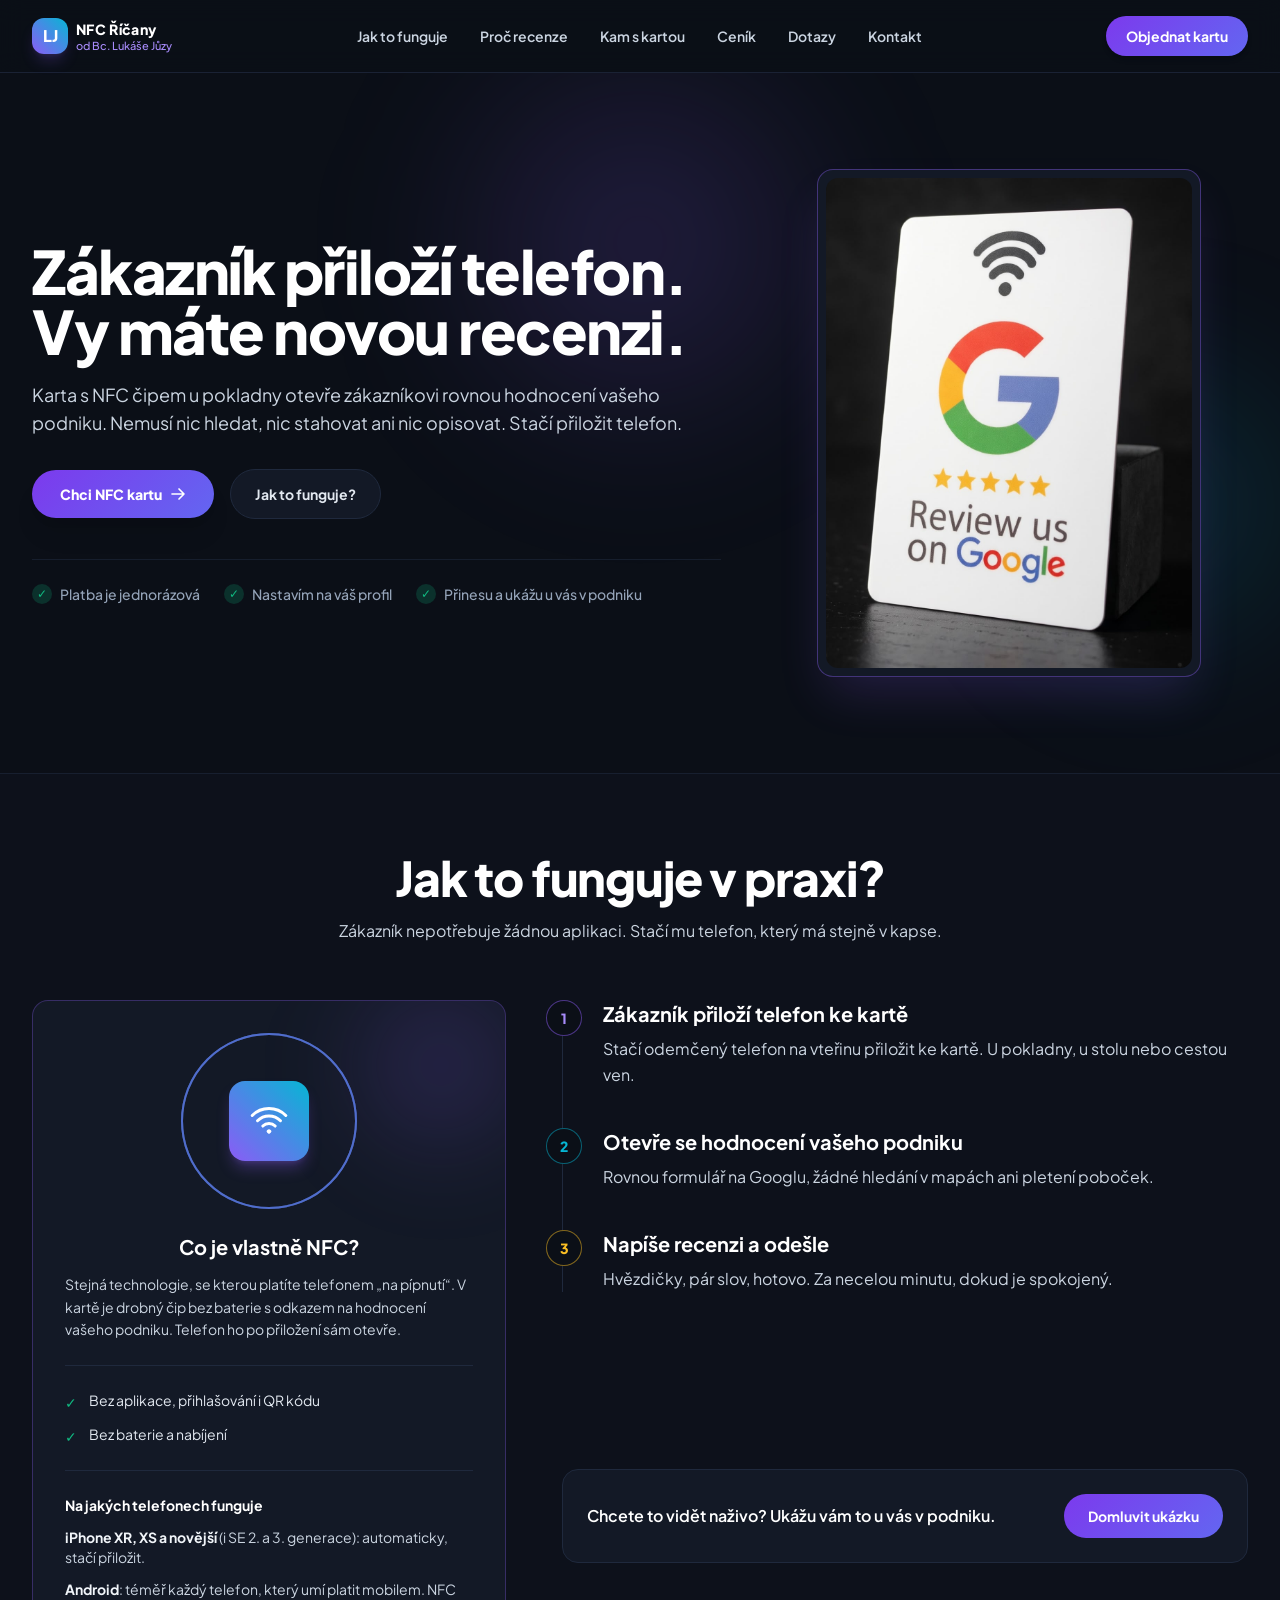
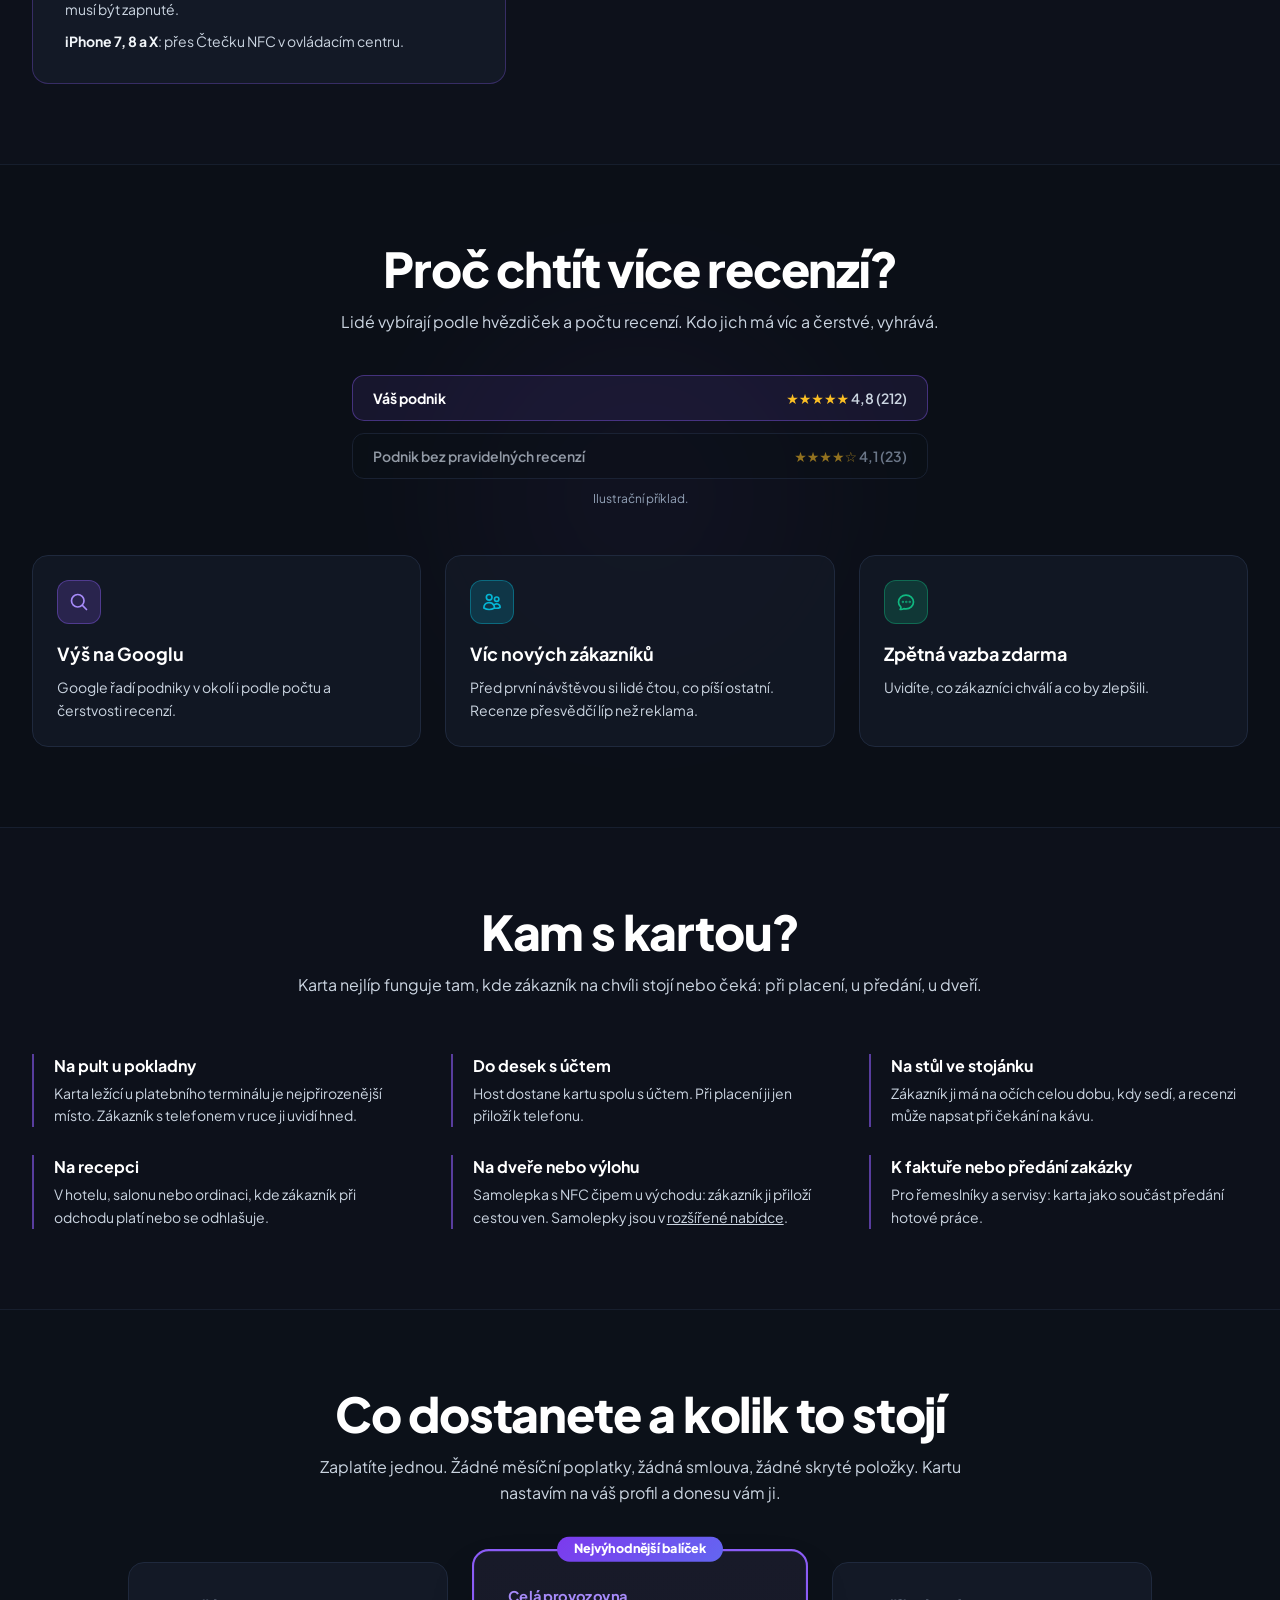
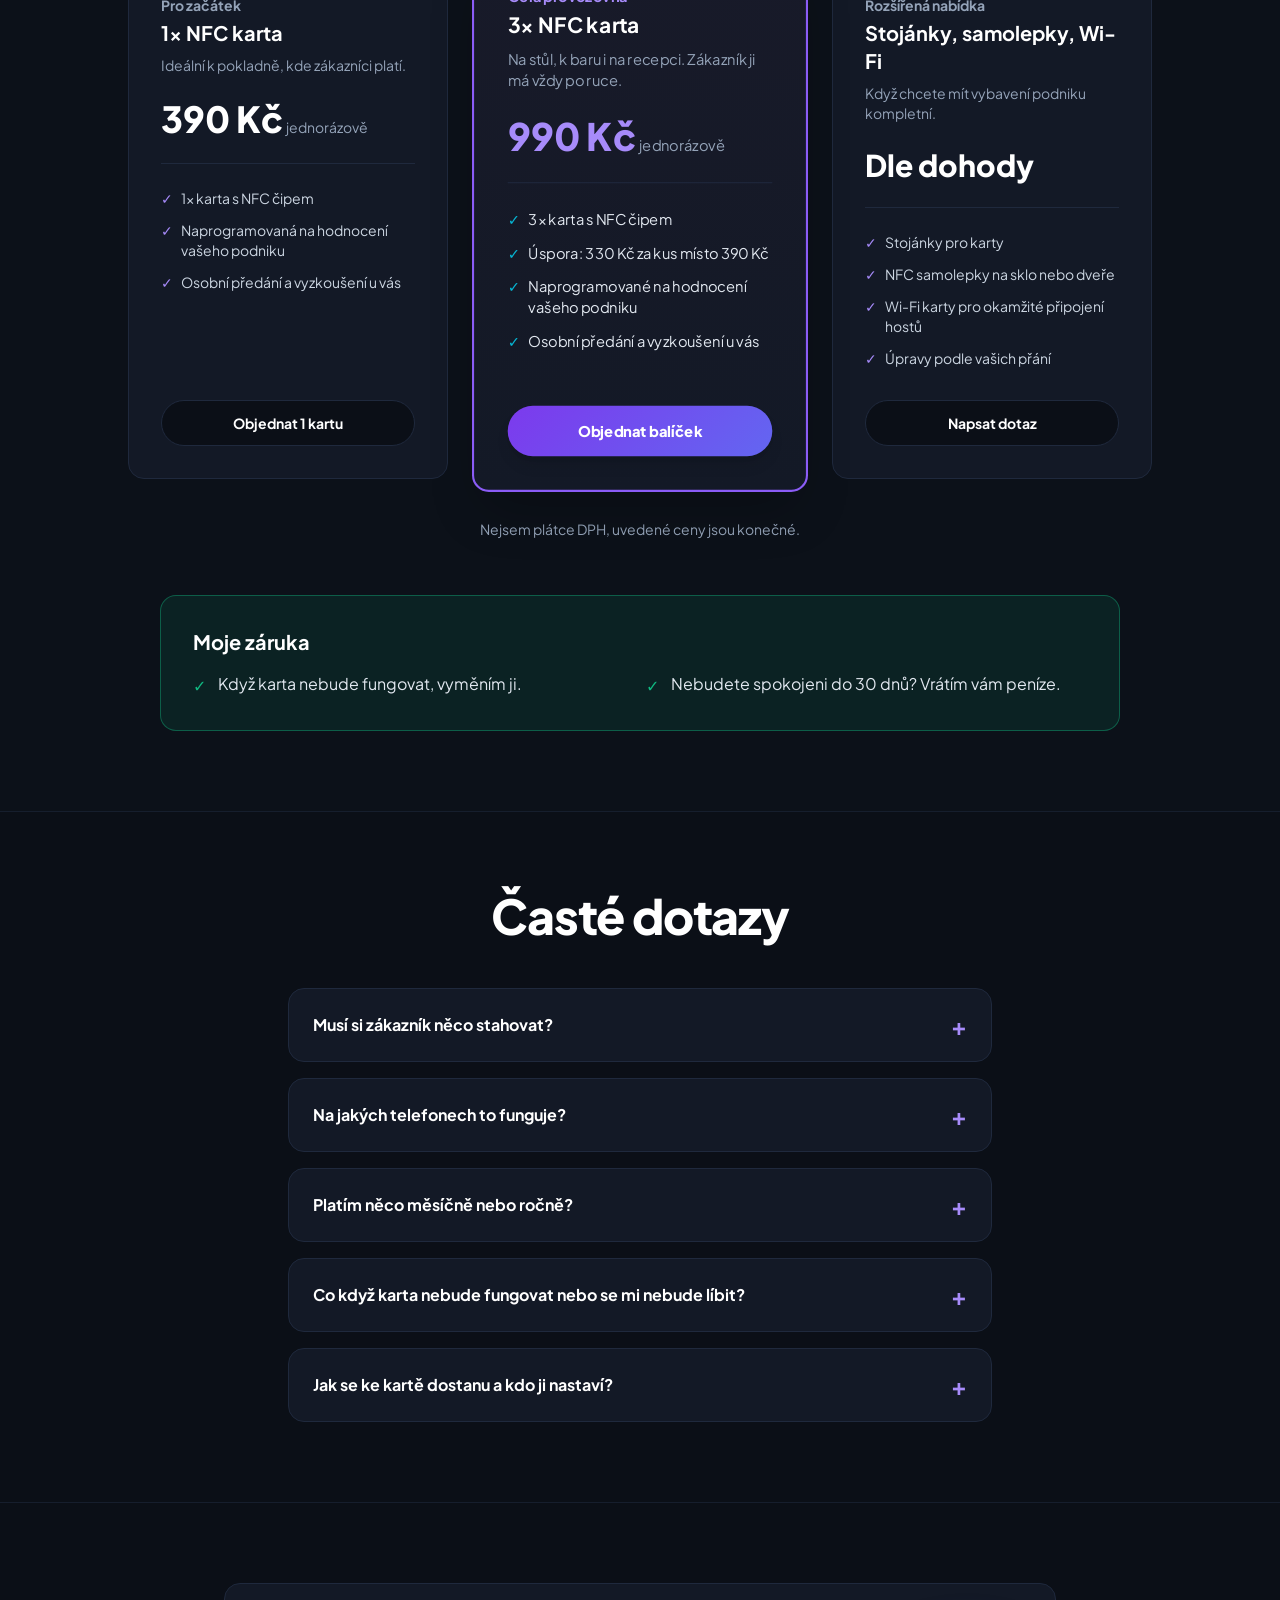
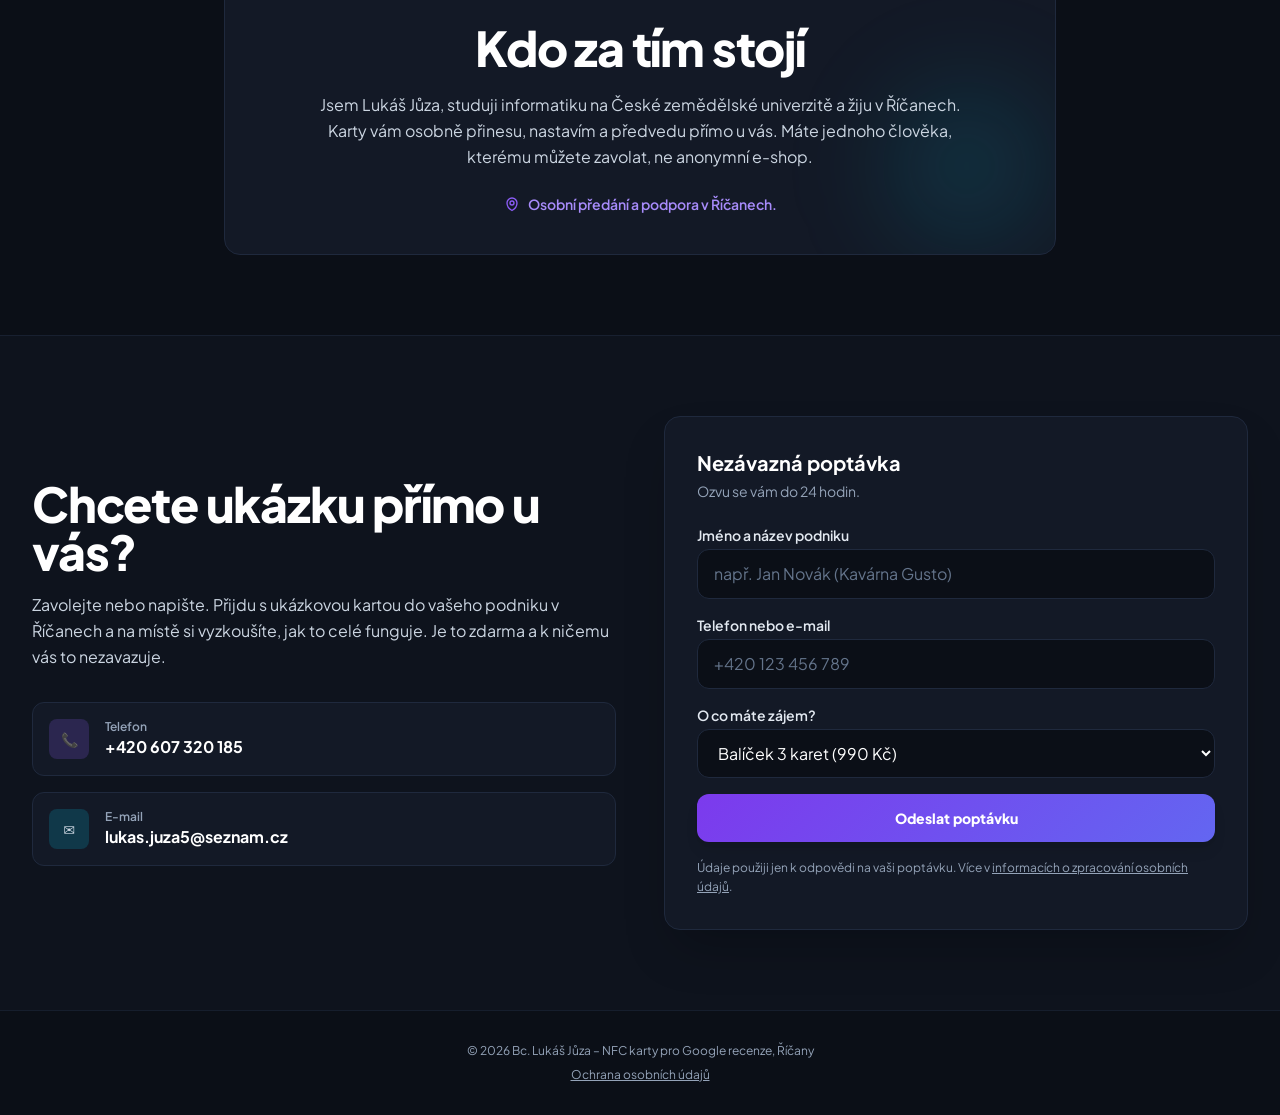
==== commit ef0029a2: "Add files via upload" ====
--- a/index.html
+++ b/index.html
@@ -10,12 +10,12 @@
   <meta property="og:type" content="website">
   <meta name="theme-color" content="#0B0F17">
   <link rel="icon" href="data:image/svg+xml,%3Csvg xmlns='http://www.w3.org/2000/svg' viewBox='0 0 64 64'%3E%3Crect width='64' height='64' rx='14' fill='%238B5CF6'/%3E%3Ctext x='32' y='42' font-size='28' font-weight='800' text-anchor='middle' fill='white' font-family='Arial'%3ELJ%3C/text%3E%3C/svg%3E">
-  <!-- TODO po nasazení na Vercel: nahraď VASE-DOMENA adresou webu (např. nfc-ricany.vercel.app) a odkomentuj,
-       aby se při sdílení odkazu zobrazil náhled s kartou:
-  <link rel="canonical" href="https://VASE-DOMENA/">
-  <meta property="og:image" content="https://VASE-DOMENA/nfc-card.jpeg">
-  <meta property="og:url" content="https://VASE-DOMENA/">
-  -->
+  <link rel="canonical" href="https://nfctags.vercel.app/">
+  <meta property="og:url" content="https://nfctags.vercel.app/">
+  <meta property="og:image" content="https://nfctags.vercel.app/nfc-card.jpeg">
+  <meta property="og:image:width" content="1530">
+  <meta property="og:image:height" content="2048">
+  <meta property="og:locale" content="cs_CZ">
   <script type="application/ld+json">
   {"@context":"https://schema.org","@type":"LocalBusiness","name":"NFC Říčany – Lukáš Jůza","description":"NFC karty, které zákazníky jedním přiložením telefonu pošlou na hodnocení podniku na Googlu.","telephone":"+420607320185","email":"lukas.juza5@seznam.cz","address":{"@type":"PostalAddress","addressLocality":"Říčany","addressCountry":"CZ"},"areaServed":{"@type":"City","name":"Říčany"},"makesOffer":[{"@type":"Offer","name":"1× NFC karta pro Google recenze","price":"390","priceCurrency":"CZK"},{"@type":"Offer","name":"3× NFC karta pro Google recenze","price":"990","priceCurrency":"CZK"}]}
   </script>
@@ -38,8 +38,8 @@
 
       <div class="hidden items-center gap-8 text-sm font-semibold md:flex">
         <a href="#jak-to-funguje" class="transition-colors hover:text-white">Jak to funguje</a>
+        <a href="#vyhody" class="transition-colors hover:text-white">Proč recenze</a>
         <a href="#pouziti" class="transition-colors hover:text-white">Kam s kartou</a>
-        <a href="#vyhody" class="transition-colors hover:text-white">Proč recenze</a>
         <a href="#cenik" class="transition-colors hover:text-white">Ceník</a>
         <a href="#dotazy" class="transition-colors hover:text-white">Dotazy</a>
         <a href="#kontakt" class="transition-colors hover:text-white">Kontakt</a>
@@ -56,8 +56,8 @@
     <div id="mobile-menu" class="hidden border-t border-brand-cardBorder/80 bg-brand-bg px-5 pb-5 md:hidden">
       <div class="flex flex-col text-base font-semibold text-slate-200">
         <a href="#jak-to-funguje" class="border-b border-brand-cardBorder/60 py-4">Jak to funguje</a>
+        <a href="#vyhody" class="border-b border-brand-cardBorder/60 py-4">Proč recenze</a>
         <a href="#pouziti" class="border-b border-brand-cardBorder/60 py-4">Kam s kartou</a>
-        <a href="#vyhody" class="border-b border-brand-cardBorder/60 py-4">Proč recenze</a>
         <a href="#cenik" class="border-b border-brand-cardBorder/60 py-4">Ceník</a>
         <a href="#dotazy" class="border-b border-brand-cardBorder/60 py-4">Dotazy</a>
         <a href="#kontakt" class="py-4">Kontakt</a>
@@ -68,7 +68,7 @@
   <main>
 
     <!-- ===== HERO ===== -->
-    <section class="relative overflow-hidden py-16 lg:py-24" aria-labelledby="hero-title">
+    <section class="relative overflow-hidden pb-14 pt-6 lg:py-24" aria-labelledby="hero-title">
       <div class="glow-purple pointer-events-none absolute -top-20 left-1/2 h-[500px] w-[500px] -translate-x-1/2 rounded-full blur-3xl" aria-hidden="true"></div>
       <div class="glow-cyan pointer-events-none absolute top-1/3 -right-20 h-[400px] w-[400px] rounded-full blur-3xl" aria-hidden="true"></div>
 
@@ -76,18 +76,22 @@
         <div class="grid gap-12 lg:grid-cols-12 lg:items-center">
 
           <div class="text-center lg:col-span-7 lg:text-left">
-            <p class="inline-flex items-center gap-2 rounded-full border border-brand-purple/40 bg-brand-purple/10 px-4 py-1.5 text-xs font-bold text-brand-purpleSoft">
-              <span class="h-2 w-2 animate-pulse rounded-full bg-brand-cyan" aria-hidden="true"></span>
-              Pro kavárny, restaurace, salony a služby v Říčanech
-            </p>
-
-            <h1 class="mt-6 text-4xl font-extrabold leading-[1.1] tracking-tight text-white sm:text-5xl lg:text-6xl">
+            <h1 class="text-4xl font-extrabold leading-[1.1] tracking-tight text-white sm:text-5xl lg:text-6xl">
               Zákazník přiloží telefon. Vy máte novou recenzi.
             </h1>
 
             <p class="mx-auto mt-5 max-w-2xl text-base leading-relaxed text-slate-300 sm:text-lg lg:mx-0">
-              Karta s NFC čipem u pokladny otevře zákazníkovi rovnou hodnocení vašeho podniku na Googlu. Nemusí nic hledat, nic stahovat ani nic opisovat. Stačí přiložit telefon.
+              Karta s NFC čipem u pokladny otevře zákazníkovi rovnou hodnocení vašeho podniku. Nemusí nic hledat, nic stahovat ani nic opisovat. Stačí přiložit telefon.
             </p>
+
+            <!-- Obrázek na mobilu nad tlačítky; na desktopu je v pravém sloupci -->
+            <div class="mx-auto mt-8 w-full max-w-[13rem] lg:hidden">
+              <div class="overflow-hidden rounded-2xl border border-brand-purple/40 bg-brand-card p-2 shadow-2xl shadow-brand-purple/20">
+                <div class="overflow-hidden rounded-xl">
+                  <img src="nfc-card.jpeg" alt="NFC karta pro Google recenze" width="1530" height="2048" fetchpriority="high" class="h-auto w-full origin-[52%_51%] scale-[1.45] object-cover">
+                </div>
+              </div>
+            </div>
 
             <div class="mt-8 flex flex-wrap items-center justify-center gap-4 lg:justify-start">
               <a href="#cenik" class="purple-btn-gradient inline-flex items-center gap-2 rounded-full px-7 py-3.5 text-sm font-extrabold text-white shadow-xl transition-all">
@@ -102,7 +106,7 @@
             <ul class="mt-10 flex flex-wrap items-center justify-center gap-x-6 gap-y-3 border-t border-brand-cardBorder/60 pt-6 text-sm font-medium text-slate-400 lg:justify-start">
               <li class="flex items-center gap-2">
                 <span class="flex h-5 w-5 items-center justify-center rounded-full bg-brand-emerald/20 text-xs font-bold text-brand-emerald" aria-hidden="true">✓</span>
-                Platíte jednou, 0 Kč měsíčně
+                Platba je jednorázová
               </li>
               <li class="flex items-center gap-2">
                 <span class="flex h-5 w-5 items-center justify-center rounded-full bg-brand-emerald/20 text-xs font-bold text-brand-emerald" aria-hidden="true">✓</span>
@@ -115,10 +119,12 @@
             </ul>
           </div>
 
-          <div class="flex justify-center lg:col-span-5">
-            <div class="relative w-full max-w-[15rem] sm:max-w-sm">
+          <div class="hidden justify-center lg:col-span-5 lg:flex">
+            <div class="relative w-full max-w-sm">
               <div class="relative overflow-hidden rounded-2xl border border-brand-purple/40 bg-brand-card p-2 shadow-2xl shadow-brand-purple/20 transition-transform duration-300 hover:scale-[1.02]">
-                <img src="nfc-card.jpeg" alt="NFC karta pro Google recenze" width="1530" height="2048" fetchpriority="high" class="h-auto w-full rounded-xl object-cover">
+                <div class="overflow-hidden rounded-xl">
+                  <img src="nfc-card.jpeg" alt="" width="1530" height="2048" class="h-auto w-full origin-[52%_51%] scale-[1.45] object-cover">
+                </div>
               </div>
             </div>
           </div>
@@ -138,10 +144,42 @@
           </p>
         </div>
 
+        <!-- Mobil: kroky → NFC panel → ukázka. Desktop: NFC panel vlevo, kroky a ukázka vpravo. -->
         <div class="mt-14 grid gap-10 lg:grid-cols-12 lg:gap-14">
 
-          <!-- Left: What is NFC -->
-          <div class="lg:col-span-5">
+          <!-- Steps as vertical timeline -->
+          <div class="lg:col-span-7 lg:col-start-6 lg:row-start-1">
+            <ol class="relative space-y-10 border-l border-brand-cardBorder pl-10">
+
+              <li class="relative">
+                <span class="absolute -left-[3.55rem] flex h-9 w-9 items-center justify-center rounded-full border border-brand-purple/50 bg-brand-bg text-sm font-extrabold text-brand-purpleSoft">1</span>
+                <h3 class="text-xl font-bold text-white">Zákazník přiloží telefon ke kartě</h3>
+                <p class="mt-2 text-base leading-relaxed text-slate-300">
+                  Stačí odemčený telefon na vteřinu přiložit ke kartě. U pokladny, u stolu nebo cestou ven.
+                </p>
+              </li>
+
+              <li class="relative">
+                <span class="absolute -left-[3.55rem] flex h-9 w-9 items-center justify-center rounded-full border border-brand-cyan/50 bg-brand-bg text-sm font-extrabold text-brand-cyan">2</span>
+                <h3 class="text-xl font-bold text-white">Otevře se hodnocení vašeho podniku</h3>
+                <p class="mt-2 text-base leading-relaxed text-slate-300">
+                  Rovnou formulář na Googlu, žádné hledání v mapách ani pletení poboček.
+                </p>
+              </li>
+
+              <li class="relative">
+                <span class="absolute -left-[3.55rem] flex h-9 w-9 items-center justify-center rounded-full border border-amber-400/50 bg-brand-bg text-sm font-extrabold text-amber-400">3</span>
+                <h3 class="text-xl font-bold text-white">Napíše recenzi a odešle</h3>
+                <p class="mt-2 text-base leading-relaxed text-slate-300">
+                  Hvězdičky, pár slov, hotovo. Za necelou minutu, dokud je spokojený.
+                </p>
+              </li>
+
+            </ol>
+          </div>
+
+          <!-- What is NFC -->
+          <div class="lg:col-span-5 lg:col-start-1 lg:row-span-2 lg:row-start-1">
             <div class="relative overflow-hidden rounded-2xl border border-brand-purple/30 bg-brand-card p-8 lg:sticky lg:top-28">
               <div class="glow-purple pointer-events-none absolute -top-16 -right-16 h-64 w-64 rounded-full blur-2xl" aria-hidden="true"></div>
 
@@ -157,81 +195,33 @@
 
               <h3 class="relative mt-6 text-center text-xl font-bold text-white">Co je vlastně NFC?</h3>
               <p class="relative mt-3 text-sm leading-relaxed text-slate-300">
-                NFC je technologie, kterou už znáte: používáte ji, když platíte telefonem nebo kartou „na pípnutí“. Uvnitř karty je drobný čip bez baterie. Když k němu přiložíte telefon, čip mu pošle odkaz a telefon ho sám otevře.
+                Stejná technologie, se kterou platíte telefonem „na pípnutí“. V kartě je drobný čip bez baterie s odkazem na hodnocení vašeho podniku. Telefon ho po přiložení sám otevře.
               </p>
-              <p class="relative mt-3 text-sm leading-relaxed text-slate-300">
-                U nás v čipu čeká odkaz na hodnocení vašeho podniku na Googlu.
-              </p>
 
               <ul class="relative mt-6 space-y-3 border-t border-brand-cardBorder pt-6 text-sm text-slate-200">
-                <li class="flex items-start gap-3"><span class="mt-0.5 text-brand-emerald" aria-hidden="true">✓</span> Bez aplikace, bez přihlašování, bez QR kódu</li>
-                <li class="flex items-start gap-3"><span class="mt-0.5 text-brand-emerald" aria-hidden="true">✓</span> Bez baterie a bez nabíjení, karta jen leží u pokladny</li>
-                <li class="flex items-start gap-3"><span class="mt-0.5 text-brand-emerald" aria-hidden="true">✓</span> Funguje na iPhonech XR a novějších i na většině telefonů s Androidem</li>
+                <li class="flex items-start gap-3"><span class="mt-0.5 text-brand-emerald" aria-hidden="true">✓</span> Bez aplikace, přihlašování i QR kódu</li>
+                <li class="flex items-start gap-3"><span class="mt-0.5 text-brand-emerald" aria-hidden="true">✓</span> Bez baterie a nabíjení</li>
               </ul>
-            </div>
-          </div>
-
-          <!-- Right: steps as vertical timeline -->
-          <div class="lg:col-span-7">
-            <ol class="relative space-y-10 border-l border-brand-cardBorder pl-10">
-
-              <li class="relative">
-                <span class="absolute -left-[3.55rem] flex h-9 w-9 items-center justify-center rounded-full border border-brand-purple/50 bg-brand-bg text-sm font-extrabold text-brand-purpleSoft">1</span>
-                <h3 class="text-xl font-bold text-white">Zákazník přiloží telefon ke kartě</h3>
-                <p class="mt-2 text-base leading-relaxed text-slate-300">
-                  U pokladny, u stolu nebo při odchodu. Telefon se nemusí odemykat do žádné aplikace, stačí ho na vteřinu přiložit k čipu.
-                </p>
-              </li>
-
-              <li class="relative">
-                <span class="absolute -left-[3.55rem] flex h-9 w-9 items-center justify-center rounded-full border border-brand-cyan/50 bg-brand-bg text-sm font-extrabold text-brand-cyan">2</span>
-                <h3 class="text-xl font-bold text-white">Otevře se hodnocení vašeho podniku</h3>
-                <p class="mt-2 text-base leading-relaxed text-slate-300">
-                  Telefon sám zobrazí Google s formulářem k vašemu podniku. Zákazník nic nehledá v mapách a nehádá, jestli vybral správnou pobočku.
-                </p>
-              </li>
-
-              <li class="relative">
-                <span class="absolute -left-[3.55rem] flex h-9 w-9 items-center justify-center rounded-full border border-amber-400/50 bg-brand-bg text-sm font-extrabold text-amber-400">3</span>
-                <h3 class="text-xl font-bold text-white">Zákazník napíše recenzi, vy ji máte</h3>
-                <p class="mt-2 text-base leading-relaxed text-slate-300">
-                  Vybere hvězdičky, napíše pár slov a odešle. Celé to trvá chvilku, dokud je spokojený a máte jeho pozornost. Recenze se u vašeho podniku obvykle objeví během chvíle.
-                </p>
-              </li>
-
-            </ol>
-
-            <div class="mt-12 flex flex-col items-start gap-4 rounded-2xl border border-brand-cardBorder bg-brand-card p-6 sm:flex-row sm:items-center sm:justify-between">
-              <p class="text-base font-semibold text-white">Chcete to vidět naživo? Ukážu vám to u vás v podniku.</p>
-              <a href="#kontakt" class="purple-btn-gradient shrink-0 rounded-full px-6 py-3 text-sm font-bold text-white transition-all">Domluvit ukázku</a>
-            </div>
-          </div>
-
-        </div>
-      </div>
-    </section>
-
-    <!-- ===== USE CASES ===== -->
-    <section id="pouziti" class="border-t border-brand-cardBorder/60 py-20" aria-labelledby="pouziti-title">
-      <div class="mx-auto max-w-7xl px-5 lg:px-8">
-        <div class="mx-auto max-w-3xl text-center">
-          <h2 id="pouziti-title" class="text-3xl font-extrabold leading-tight tracking-tight text-white sm:text-4xl lg:text-5xl">Kam s kartou a komu pomůže</h2>
-          <p class="mt-4 text-base leading-relaxed text-slate-300">Karta nejlíp funguje tam, kde zákazník na chvíli stojí nebo čeká: při placení, u předání, u dveří.</p>
-        </div>
-
-        <h3 class="mt-14 text-xl font-bold text-white">Pro koho je</h3>
-        <ul class="mt-5 grid gap-4 sm:grid-cols-2 lg:grid-cols-3"><li class="rounded-xl border border-brand-cardBorder bg-brand-card/60 p-5"><p class="text-base font-bold text-white">Kavárny a restaurace</p><p class="mt-1 text-sm leading-relaxed text-slate-400">U pokladny nebo s účtem. Host platí a hned může ohodnotit.</p></li><li class="rounded-xl border border-brand-cardBorder bg-brand-card/60 p-5"><p class="text-base font-bold text-white">Kadeřnictví a kosmetika</p><p class="mt-1 text-sm leading-relaxed text-slate-400">Na pult nebo ke zrcadlu, ve chvíli, kdy je zákazník s výsledkem spokojený.</p></li><li class="rounded-xl border border-brand-cardBorder bg-brand-card/60 p-5"><p class="text-base font-bold text-white">Autoservisy a myčky</p><p class="mt-1 text-sm leading-relaxed text-slate-400">K předání klíčů a faktuře, až je auto hotové.</p></li><li class="rounded-xl border border-brand-cardBorder bg-brand-card/60 p-5"><p class="text-base font-bold text-white">Ubytování</p><p class="mt-1 text-sm leading-relaxed text-slate-400">Na recepci a v pokoji, kde si host ráno přečte, jak vás ohodnotit.</p></li><li class="rounded-xl border border-brand-cardBorder bg-brand-card/60 p-5"><p class="text-base font-bold text-white">Obchody a služby</p><p class="mt-1 text-sm leading-relaxed text-slate-400">Na pult vedle terminálu, kde zákazník stejně na chvíli čeká.</p></li><li class="rounded-xl border border-brand-cardBorder bg-brand-card/60 p-5"><p class="text-base font-bold text-white">Řemeslníci a firmy</p><p class="mt-1 text-sm leading-relaxed text-slate-400">Přiložená k faktuře nebo předávacímu protokolu po dokončení zakázky.</p></li></ul>
-
-        <h3 class="mt-14 text-xl font-bold text-white">Kam ji můžete položit</h3>
-        <ul class="mt-6 grid gap-x-10 gap-y-7 sm:grid-cols-2 lg:grid-cols-3"><li class="border-l-2 border-brand-purple/60 pl-5"><h4 class="text-base font-bold text-white">Na pult u pokladny</h4><p class="mt-1 text-sm leading-relaxed text-slate-300">Karta ležící u platebního terminálu je nejpřirozenější místo. Zákazník s telefonem v ruce ji uvidí hned.</p></li><li class="border-l-2 border-brand-purple/60 pl-5"><h4 class="text-base font-bold text-white">Do desek s účtem</h4><p class="mt-1 text-sm leading-relaxed text-slate-300">Host dostane kartu spolu s účtem. Při placení ji jen přiloží k telefonu.</p></li><li class="border-l-2 border-brand-purple/60 pl-5"><h4 class="text-base font-bold text-white">Na stůl ve stojánku</h4><p class="mt-1 text-sm leading-relaxed text-slate-300">Zákazník ji má na očích celou dobu, kdy sedí, a recenzi může napsat při čekání na kávu.</p></li><li class="border-l-2 border-brand-purple/60 pl-5"><h4 class="text-base font-bold text-white">Na recepci</h4><p class="mt-1 text-sm leading-relaxed text-slate-300">V ordinaci, hotelu nebo salonu. Po ukončení návštěvy stačí ukázat prstem.</p></li><li class="border-l-2 border-brand-purple/60 pl-5"><h4 class="text-base font-bold text-white">Na dveře nebo výlohu</h4><p class="mt-1 text-sm leading-relaxed text-slate-300">Samolepka s NFC čipem u východu: zákazník ji přiloží cestou ven.</p></li><li class="border-l-2 border-brand-purple/60 pl-5"><h4 class="text-base font-bold text-white">K faktuře nebo předání zakázky</h4><p class="mt-1 text-sm leading-relaxed text-slate-300">Pro řemeslníky a servisy: karta jako součást předání hotové práce.</p></li></ul>
-
-        <p class="mt-12 rounded-2xl border border-brand-purple/30 bg-brand-purple/10 p-5 text-base leading-relaxed text-slate-200">
-          <strong class="text-white">Tip:</strong> zákazník musí vědět, že kartu má přiložit. Vedle karty proto stačí krátká výzva „Přiložte telefon a ohodnoťte nás“. Formulaci s vámi rád připravím.
-        </p>
-      </div>
-    </section>
-
-    <!-- ===== BENEFITS: bento layout ===== -->
+
+              <h4 class="relative mt-6 border-t border-brand-cardBorder pt-6 text-sm font-bold text-white">Na jakých telefonech funguje</h4>
+              <ul class="relative mt-3 space-y-3 text-sm text-slate-300">
+                <li><strong class="text-slate-100">iPhone XR, XS a novější</strong> (i SE 2. a 3. generace): automaticky, stačí přiložit.</li>
+                <li><strong class="text-slate-100">Android</strong>: téměř každý telefon, který umí platit mobilem. NFC musí být zapnuté.</li>
+                <li><strong class="text-slate-100">iPhone 7, 8 a X</strong>: přes Čtečku NFC v ovládacím centru.</li>
+              </ul>
+            </div>
+          </div>
+
+          <div class="flex flex-col items-start gap-4 rounded-2xl border border-brand-cardBorder bg-brand-card p-6 sm:flex-row sm:items-center sm:justify-between lg:col-span-7 lg:col-start-6 lg:row-start-2 lg:self-start">
+            <p class="text-base font-semibold text-white">Chcete to vidět naživo? Ukážu vám to u vás v podniku.</p>
+            <a href="#kontakt" class="purple-btn-gradient shrink-0 rounded-full px-6 py-3 text-sm font-bold text-white transition-all">Domluvit ukázku</a>
+          </div>
+
+        </div>
+      </div>
+    </section>
+
+    <!-- ===== BENEFITS ===== -->
     <section id="vyhody" class="relative overflow-hidden border-t border-brand-cardBorder/60 bg-brand-bg py-20" aria-labelledby="vyhody-title">
       <div class="glow-purple pointer-events-none absolute top-1/2 left-1/2 h-[500px] w-[600px] -translate-x-1/2 -translate-y-1/2 rounded-full opacity-30 blur-3xl" aria-hidden="true"></div>
 
@@ -240,69 +230,62 @@
         <div class="mx-auto max-w-3xl text-center">
           <h2 id="vyhody-title" class="text-3xl font-extrabold leading-tight tracking-tight text-white sm:text-4xl lg:text-5xl">Proč chtít více recenzí?</h2>
           <p class="mt-4 text-base leading-relaxed text-slate-300">
-            Kdo hledá kavárnu, restauraci nebo kadeřnictví v Říčanech, jde po hvězdičkách a počtu hodnocení. Podnik s hodně čerstvými recenzemi vyhrává ještě dřív, než zákazník otevře váš jídelní lístek.
+            Lidé vybírají podle hvězdiček a počtu recenzí. Kdo jich má víc a čerstvé, vyhrává.
           </p>
         </div>
 
-        <div class="mt-14 grid gap-6 lg:grid-cols-6">
-
-          <!-- A: wide, with mock search results -->
-          <article class="rounded-2xl border border-brand-cardBorder bg-brand-card/80 p-8 lg:col-span-4">
-            <h3 class="text-xl font-bold text-white">Jste výš, když Google hledá podnik v okolí</h3>
-            <p class="mt-3 max-w-xl text-base leading-relaxed text-slate-300">
-              Počet a čerstvost recenzí patří mezi věci, podle kterých Google řadí podniky v místním hledání. Kdo sbírá hodnocení pravidelně, bývá vidět dřív než ten, komu se nová recenze objeví jednou za půl roku.
-            </p>
-
-            <div class="mt-6 space-y-3" role="img" aria-label="Ilustrační ukázka: podnik s více recenzemi je ve výsledcích výš">
-              <div class="flex flex-col gap-1 rounded-xl border border-brand-purple/40 sm:flex-row sm:items-center sm:justify-between bg-brand-purple/10 px-5 py-3">
-                <span class="text-sm font-bold text-white">Váš podnik</span>
-                <span class="text-sm font-semibold text-amber-400">★★★★★ <span class="text-slate-300">4,8 (212)</span></span>
-              </div>
-              <div class="flex flex-col gap-1 rounded-xl border border-brand-cardBorder bg-brand-bg/60 px-5 py-3 opacity-70 sm:flex-row sm:items-center sm:justify-between">
-                <span class="text-sm font-semibold text-slate-300">Podnik bez pravidelných recenzí</span>
-                <span class="text-sm font-semibold text-amber-400/80">★★★★☆ <span class="text-slate-400">4,1 (23)</span></span>
-              </div>
-              <p class="text-xs text-slate-400">Ilustrační příklad.</p>
-            </div>
+        <!-- Ukázka srovnání ve vyhledávání -->
+        <div class="mx-auto mt-10 max-w-xl space-y-3" role="img" aria-label="Ilustrační ukázka: podnik s více recenzemi je ve výsledcích výš">
+          <div class="flex flex-col gap-1 rounded-xl border border-brand-purple/40 bg-brand-purple/10 px-5 py-3 sm:flex-row sm:items-center sm:justify-between">
+            <span class="text-sm font-bold text-white">Váš podnik</span>
+            <span class="text-sm font-semibold text-amber-400">★★★★★ <span class="text-slate-300">4,8 (212)</span></span>
+          </div>
+          <div class="flex flex-col gap-1 rounded-xl border border-brand-cardBorder bg-brand-bg/60 px-5 py-3 opacity-70 sm:flex-row sm:items-center sm:justify-between">
+            <span class="text-sm font-semibold text-slate-300">Podnik bez pravidelných recenzí</span>
+            <span class="text-sm font-semibold text-amber-400/80">★★★★☆ <span class="text-slate-400">4,1 (23)</span></span>
+          </div>
+          <p class="text-center text-xs text-slate-400">Ilustrační příklad.</p>
+        </div>
+
+        <div class="mt-12 grid gap-6 md:grid-cols-3">
+
+          <article class="rounded-2xl border border-brand-cardBorder bg-brand-card/80 p-6">
+            <span class="flex h-11 w-11 items-center justify-center rounded-xl border border-brand-purple/40 bg-brand-purple/20 text-brand-purpleSoft" aria-hidden="true">
+              <svg class="h-5 w-5" fill="none" stroke="currentColor" stroke-width="2" viewBox="0 0 24 24"><path stroke-linecap="round" stroke-linejoin="round" d="M21 21l-5.197-5.197m0 0A7.5 7.5 0 105.196 5.196a7.5 7.5 0 0010.607 10.607z"/></svg>
+            </span>
+            <h3 class="mt-4 text-lg font-bold text-white">Výš na Googlu</h3>
+            <p class="mt-2 text-sm leading-relaxed text-slate-300">Google řadí podniky v okolí i podle počtu a čerstvosti recenzí.</p>
           </article>
 
-          <!-- B -->
-          <article class="rounded-2xl border border-brand-cardBorder bg-brand-card/80 p-8 lg:col-span-2">
-            <span class="flex h-12 w-12 items-center justify-center rounded-xl border border-brand-cyan/40 bg-brand-cyan/20 text-brand-cyan" aria-hidden="true">
-              <svg class="h-6 w-6" fill="none" stroke="currentColor" stroke-width="2" viewBox="0 0 24 24"><path stroke-linecap="round" stroke-linejoin="round" d="M4.26 10.147a60.436 60.436 0 00-.491 6.347A48.627 48.627 0 0112 20.904a48.627 48.627 0 018.232-4.41 60.46 60.46 0 00-.491-6.347m-15.482 0a50.57 50.57 0 00-2.658-.813A59.905 59.905 0 0112 3.493a59.902 59.902 0 0110.399 5.84c-.896.248-1.783.52-2.658.814m-15.482 0A50.697 50.697 0 0112 13.489a50.702 50.702 0 017.74-3.342"/></svg>
+          <article class="rounded-2xl border border-brand-cardBorder bg-brand-card/80 p-6">
+            <span class="flex h-11 w-11 items-center justify-center rounded-xl border border-brand-cyan/40 bg-brand-cyan/20 text-brand-cyan" aria-hidden="true">
+              <svg class="h-5 w-5" fill="none" stroke="currentColor" stroke-width="2" viewBox="0 0 24 24"><path stroke-linecap="round" stroke-linejoin="round" d="M15 19.128a9.38 9.38 0 002.625.372 9.337 9.337 0 004.121-.952 4.125 4.125 0 00-7.533-2.493M15 19.128v-.003c0-1.113-.285-2.16-.786-3.07M15 19.128v.106A12.318 12.318 0 018.624 21c-2.331 0-4.512-.645-6.374-1.766l-.001-.109a6.375 6.375 0 0111.964-3.07M12 6.375a3.375 3.375 0 11-6.75 0 3.375 3.375 0 016.75 0zm8.25 2.25a2.625 2.625 0 11-5.25 0 2.625 2.625 0 015.25 0z"/></svg>
             </span>
-            <h3 class="mt-5 text-xl font-bold text-white">Noví zákazníci vám věří dřív</h3>
-            <p class="mt-3 text-base leading-relaxed text-slate-300">
-              Většina lidí si před první návštěvou přečte, co o místě píší ostatní. Desítky čerstvých recenzí řeknou víc než jakákoliv reklama.
-            </p>
+            <h3 class="mt-4 text-lg font-bold text-white">Víc nových zákazníků</h3>
+            <p class="mt-2 text-sm leading-relaxed text-slate-300">Před první návštěvou si lidé čtou, co píší ostatní. Recenze přesvědčí líp než reklama.</p>
           </article>
 
-          <!-- C -->
-          <article class="rounded-2xl border border-brand-cardBorder bg-brand-card/80 p-8 lg:col-span-2">
-            <span class="flex h-12 w-12 items-center justify-center rounded-xl border border-brand-emerald/40 bg-brand-emerald/20 text-brand-emerald" aria-hidden="true">
-              <svg class="h-6 w-6" fill="none" stroke="currentColor" stroke-width="2" viewBox="0 0 24 24"><path stroke-linecap="round" stroke-linejoin="round" d="M13 10V3L4 14h7v7l9-11h-7z"/></svg>
+          <article class="rounded-2xl border border-brand-cardBorder bg-brand-card/80 p-6">
+            <span class="flex h-11 w-11 items-center justify-center rounded-xl border border-brand-emerald/40 bg-brand-emerald/20 text-brand-emerald" aria-hidden="true">
+              <svg class="h-5 w-5" fill="none" stroke="currentColor" stroke-width="2" viewBox="0 0 24 24"><path stroke-linecap="round" stroke-linejoin="round" d="M8.625 12a.375.375 0 11-.75 0 .375.375 0 01.75 0zm4.125 0a.375.375 0 11-.75 0 .375.375 0 01.75 0zm4.125 0a.375.375 0 11-.75 0 .375.375 0 01.75 0zM21 12c0 4.556-4.03 8.25-9 8.25a9.764 9.764 0 01-2.555-.337A5.972 5.972 0 015.41 20.97a5.969 5.969 0 01-.474-.065 4.48 4.48 0 00.978-2.025c.09-.457-.133-.901-.467-1.226C3.93 16.178 3 14.189 3 12c0-4.556 4.03-8.25 9-8.25s9 3.694 9 8.25z"/></svg>
             </span>
-            <h3 class="mt-5 text-xl font-bold text-white">Recenze vznikne hned, ne „později“</h3>
-            <p class="mt-3 text-base leading-relaxed text-slate-300">
-              Většina lidí chce recenzi napsat, ale po odchodu na ni zapomene. Karta jim ji nabídne ve chvíli, kdy jsou spokojení a mají telefon v ruce.
-            </p>
+            <h3 class="mt-4 text-lg font-bold text-white">Zpětná vazba zdarma</h3>
+            <p class="mt-2 text-sm leading-relaxed text-slate-300">Uvidíte, co zákazníci chválí a co by zlepšili.</p>
           </article>
 
-          <!-- D: wide, with sample review -->
-          <article class="rounded-2xl border border-brand-cardBorder bg-brand-card/80 p-8 lg:col-span-4">
-            <h3 class="text-xl font-bold text-white">Dozvíte se, co zákazníci opravdu oceňují</h3>
-            <p class="mt-3 max-w-xl text-base leading-relaxed text-slate-300">
-              Každá recenze je zdarma zpětná vazba. Vidíte, co lidi chválí, co by zlepšili a jakými slovy o vás mluví, a to můžete použít v nabídce i v provozu.
-            </p>
-
-            <figure class="mt-6 rounded-xl border border-brand-cardBorder bg-brand-bg/60 p-5">
-              <p class="text-sm font-semibold text-amber-400" aria-label="5 hvězdiček">★★★★★</p>
-              <blockquote class="mt-2 text-sm leading-relaxed text-slate-200">Skvělá káva, milá obsluha a příjemné prostředí. Určitě se vrátíme.</blockquote>
-              <figcaption class="mt-2 text-xs text-slate-400">Ilustrační recenze</figcaption>
-            </figure>
-          </article>
-
-        </div>
+        </div>
+      </div>
+    </section>
+
+    <!-- ===== USE CASES ===== -->
+    <section id="pouziti" class="border-t border-brand-cardBorder/60 bg-brand-card/30 py-20" aria-labelledby="pouziti-title">
+      <div class="mx-auto max-w-7xl px-5 lg:px-8">
+        <div class="mx-auto max-w-3xl text-center">
+          <h2 id="pouziti-title" class="text-3xl font-extrabold leading-tight tracking-tight text-white sm:text-4xl lg:text-5xl">Kam s kartou?</h2>
+          <p class="mt-4 text-base leading-relaxed text-slate-300">Karta nejlíp funguje tam, kde zákazník na chvíli stojí nebo čeká: při placení, u předání, u dveří.</p>
+        </div>
+
+        <ul class="mt-14 grid gap-x-10 gap-y-7 sm:grid-cols-2 lg:grid-cols-3"><li class="border-l-2 border-brand-purple/60 pl-5"><h4 class="text-base font-bold text-white">Na pult u pokladny</h4><p class="mt-1 text-sm leading-relaxed text-slate-300">Karta ležící u platebního terminálu je nejpřirozenější místo. Zákazník s telefonem v ruce ji uvidí hned.</p></li><li class="border-l-2 border-brand-purple/60 pl-5"><h4 class="text-base font-bold text-white">Do desek s účtem</h4><p class="mt-1 text-sm leading-relaxed text-slate-300">Host dostane kartu spolu s účtem. Při placení ji jen přiloží k telefonu.</p></li><li class="border-l-2 border-brand-purple/60 pl-5"><h4 class="text-base font-bold text-white">Na stůl ve stojánku</h4><p class="mt-1 text-sm leading-relaxed text-slate-300">Zákazník ji má na očích celou dobu, kdy sedí, a recenzi může napsat při čekání na kávu.</p></li><li class="border-l-2 border-brand-purple/60 pl-5"><h4 class="text-base font-bold text-white">Na recepci</h4><p class="mt-1 text-sm leading-relaxed text-slate-300">V hotelu, salonu nebo ordinaci, kde zákazník při odchodu platí nebo se odhlašuje.</p></li><li class="border-l-2 border-brand-purple/60 pl-5"><h4 class="text-base font-bold text-white">Na dveře nebo výlohu</h4><p class="mt-1 text-sm leading-relaxed text-slate-300">Samolepka s NFC čipem u východu: zákazník ji přiloží cestou ven. Samolepky jsou v <a href="#cenik" class="underline hover:text-white">rozšířené nabídce</a>.</p></li><li class="border-l-2 border-brand-purple/60 pl-5"><h4 class="text-base font-bold text-white">K faktuře nebo předání zakázky</h4><p class="mt-1 text-sm leading-relaxed text-slate-300">Pro řemeslníky a servisy: karta jako součást předání hotové práce.</p></li></ul>
       </div>
     </section>
 
@@ -375,7 +358,7 @@
             <div>
               <p class="text-sm font-bold text-slate-400">Rozšířená nabídka</p>
               <h3 class="mt-1 text-xl font-bold text-white">Stojánky, samolepky, Wi-Fi</h3>
-              <p class="mt-2 text-sm text-slate-400">Když chcete mít vybavení podniku hezky a kompletně.</p>
+              <p class="mt-2 text-sm text-slate-400">Když chcete mít vybavení podniku kompletní.</p>
 
               <p class="my-6">
                 <span class="text-3xl font-extrabold text-white">Dle dohody</span>
@@ -430,7 +413,7 @@
               Na jakých telefonech to funguje?
               <span class="faq-icon text-2xl leading-none text-brand-purpleSoft transition-transform" aria-hidden="true">+</span>
             </summary>
-            <p class="mt-4 text-base leading-relaxed text-slate-300">Na iPhonech XR a novějších a na většině telefonů s Androidem. Stejnou technologii používají telefony k placení „na pípnutí“.</p>
+            <p class="mt-4 text-base leading-relaxed text-slate-300">Na iPhonech XR, XS a novějších (včetně SE 2. a 3. generace) automaticky. Na Androidu téměř na každém telefonu, který umí platit mobilem, jen musí mít zapnuté NFC. Starší iPhone 7, 8 a X kartu načtou přes Čtečku NFC v ovládacím centru.</p>
           </details>
 
           <details class="group rounded-2xl border border-brand-cardBorder bg-brand-card p-6">
@@ -475,7 +458,7 @@
 
           <p class="relative mt-6 flex items-center justify-center gap-2 text-sm font-semibold text-brand-purpleSoft">
             <svg class="h-4 w-4 text-brand-purple" fill="none" stroke="currentColor" stroke-width="2" viewBox="0 0 24 24" aria-hidden="true"><path stroke-linecap="round" stroke-linejoin="round" d="M15 10.5a3 3 0 11-6 0 3 3 0 016 0z"/><path stroke-linecap="round" stroke-linejoin="round" d="M19.5 10.5c0 7.142-7.5 11.25-7.5 11.25S4.5 17.642 4.5 10.5a7.5 7.5 0 1115 0z"/></svg>
-            Osobní předání a podpora v Říčanech a okolí
+            Osobní předání a podpora v Říčanech.
           </p>
         </div>
       </div>
@@ -489,7 +472,7 @@
           <div>
             <h2 id="kontakt-title" class="text-3xl font-extrabold leading-tight tracking-tight text-white sm:text-4xl lg:text-5xl">Chcete ukázku přímo u vás?</h2>
             <p class="mt-4 text-base leading-relaxed text-slate-300">
-              Zavolejte nebo napište. Přijdu s ukázkovou kartou do vašeho podniku v Říčanech a na místě si vyzkoušíte, jak rychle se recenze otevře. Je to zdarma a k ničemu vás to nezavazuje.
+              Zavolejte nebo napište. Přijdu s ukázkovou kartou do vašeho podniku v Říčanech a na místě si vyzkoušíte, jak to celé funguje. Je to zdarma a k ničemu vás to nezavazuje.
             </p>
 
             <div class="mt-8 space-y-4">
--- a/styles.css
+++ b/styles.css
@@ -1,3 +1,3 @@
 @font-face{font-family:Plus Jakarta Sans;font-style:normal;font-display:swap;font-weight:200 800;src:url(fonts/plus-jakarta-sans-latin-ext-wght-normal.woff2) format("woff2");unicode-range:u+0100-02ba,u+02bd-02c5,u+02c7-02cc,u+02ce-02d7,u+02dd-02ff,u+0304,u+0308,u+0329,u+1d00-1dbf,u+1e00-1e9f,u+1ef2-1eff,u+2020,u+20a0-20ab,u+20ad-20c0,u+2113,u+2c60-2c7f,u+a720-a7ff}@font-face{font-family:Plus Jakarta Sans;font-style:normal;font-display:swap;font-weight:200 800;src:url(fonts/plus-jakarta-sans-latin-wght-normal.woff2) format("woff2");unicode-range:u+00??,u+0131,u+0152-0153,u+02bb-02bc,u+02c6,u+02da,u+02dc,u+0304,u+0308,u+0329,u+2000-206f,u+20ac,u+2122,u+2191,u+2193,u+2212,u+2215,u+feff,u+fffd}*,:after,:before{--tw-border-spacing-x:0;--tw-border-spacing-y:0;--tw-translate-x:0;--tw-translate-y:0;--tw-rotate:0;--tw-skew-x:0;--tw-skew-y:0;--tw-scale-x:1;--tw-scale-y:1;--tw-pan-x: ;--tw-pan-y: ;--tw-pinch-zoom: ;--tw-scroll-snap-strictness:proximity;--tw-gradient-from-position: ;--tw-gradient-via-position: ;--tw-gradient-to-position: ;--tw-ordinal: ;--tw-slashed-zero: ;--tw-numeric-figure: ;--tw-numeric-spacing: ;--tw-numeric-fraction: ;--tw-ring-inset: ;--tw-ring-offset-width:0px;--tw-ring-offset-color:#fff;--tw-ring-color:rgba(59,130,246,.5);--tw-ring-offset-shadow:0 0 #0000;--tw-ring-shadow:0 0 #0000;--tw-shadow:0 0 #0000;--tw-shadow-colored:0 0 #0000;--tw-blur: ;--tw-brightness: ;--tw-contrast: ;--tw-grayscale: ;--tw-hue-rotate: ;--tw-invert: ;--tw-saturate: ;--tw-sepia: ;--tw-drop-shadow: ;--tw-backdrop-blur: ;--tw-backdrop-brightness: ;--tw-backdrop-contrast: ;--tw-backdrop-grayscale: ;--tw-backdrop-hue-rotate: ;--tw-backdrop-invert: ;--tw-backdrop-opacity: ;--tw-backdrop-saturate: ;--tw-backdrop-sepia: ;--tw-contain-size: ;--tw-contain-layout: ;--tw-contain-paint: ;--tw-contain-style: }::backdrop{--tw-border-spacing-x:0;--tw-border-spacing-y:0;--tw-translate-x:0;--tw-translate-y:0;--tw-rotate:0;--tw-skew-x:0;--tw-skew-y:0;--tw-scale-x:1;--tw-scale-y:1;--tw-pan-x: ;--tw-pan-y: ;--tw-pinch-zoom: ;--tw-scroll-snap-strictness:proximity;--tw-gradient-from-position: ;--tw-gradient-via-position: ;--tw-gradient-to-position: ;--tw-ordinal: ;--tw-slashed-zero: ;--tw-numeric-figure: ;--tw-numeric-spacing: ;--tw-numeric-fraction: ;--tw-ring-inset: ;--tw-ring-offset-width:0px;--tw-ring-offset-color:#fff;--tw-ring-color:rgba(59,130,246,.5);--tw-ring-offset-shadow:0 0 #0000;--tw-ring-shadow:0 0 #0000;--tw-shadow:0 0 #0000;--tw-shadow-colored:0 0 #0000;--tw-blur: ;--tw-brightness: ;--tw-contrast: ;--tw-grayscale: ;--tw-hue-rotate: ;--tw-invert: ;--tw-saturate: ;--tw-sepia: ;--tw-drop-shadow: ;--tw-backdrop-blur: ;--tw-backdrop-brightness: ;--tw-backdrop-contrast: ;--tw-backdrop-grayscale: ;--tw-backdrop-hue-rotate: ;--tw-backdrop-invert: ;--tw-backdrop-opacity: ;--tw-backdrop-saturate: ;--tw-backdrop-sepia: ;--tw-contain-size: ;--tw-contain-layout: ;--tw-contain-paint: ;--tw-contain-style: }
 
-/*! tailwindcss v3.4.17 | MIT License | https://tailwindcss.com*/*,:after,:before{box-sizing:border-box;border:0 solid #e5e7eb}:after,:before{--tw-content:""}:host,html{line-height:1.5;-webkit-text-size-adjust:100%;-moz-tab-size:4;-o-tab-size:4;tab-size:4;font-family:Plus Jakarta Sans,system-ui,sans-serif;font-feature-settings:normal;font-variation-settings:normal;-webkit-tap-highlight-color:transparent}body{margin:0;line-height:inherit}hr{height:0;color:inherit;border-top-width:1px}abbr:where([title]){-webkit-text-decoration:underline dotted;text-decoration:underline dotted}h1,h2,h3,h4,h5,h6{font-size:inherit;font-weight:inherit}a{color:inherit;text-decoration:inherit}b,strong{font-weight:bolder}code,kbd,pre,samp{font-family:ui-monospace,SFMono-Regular,Menlo,Monaco,Consolas,Liberation Mono,Courier New,monospace;font-feature-settings:normal;font-variation-settings:normal;font-size:1em}small{font-size:80%}sub,sup{font-size:75%;line-height:0;position:relative;vertical-align:baseline}sub{bottom:-.25em}sup{top:-.5em}table{text-indent:0;border-color:inherit;border-collapse:collapse}button,input,optgroup,select,textarea{font-family:inherit;font-feature-settings:inherit;font-variation-settings:inherit;font-size:100%;font-weight:inherit;line-height:inherit;letter-spacing:inherit;color:inherit;margin:0;padding:0}button,select{text-transform:none}button,input:where([type=button]),input:where([type=reset]),input:where([type=submit]){-webkit-appearance:button;background-color:transparent;background-image:none}:-moz-focusring{outline:auto}:-moz-ui-invalid{box-shadow:none}progress{vertical-align:baseline}::-webkit-inner-spin-button,::-webkit-outer-spin-button{height:auto}[type=search]{-webkit-appearance:textfield;outline-offset:-2px}::-webkit-search-decoration{-webkit-appearance:none}::-webkit-file-upload-button{-webkit-appearance:button;font:inherit}summary{display:list-item}blockquote,dd,dl,figure,h1,h2,h3,h4,h5,h6,hr,p,pre{margin:0}fieldset{margin:0}fieldset,legend{padding:0}menu,ol,ul{list-style:none;margin:0;padding:0}dialog{padding:0}textarea{resize:vertical}input::-moz-placeholder,textarea::-moz-placeholder{opacity:1;color:#9ca3af}input::placeholder,textarea::placeholder{opacity:1;color:#9ca3af}[role=button],button{cursor:pointer}:disabled{cursor:default}audio,canvas,embed,iframe,img,object,svg,video{display:block;vertical-align:middle}img,video{max-width:100%;height:auto}[hidden]:where(:not([hidden=until-found])){display:none}.pointer-events-none{pointer-events:none}.fixed{position:fixed}.absolute{position:absolute}.relative{position:relative}.sticky{position:sticky}.inset-0{inset:0}.inset-x-0{left:0;right:0}.-bottom-10{bottom:-2.5rem}.-left-\[3\.55rem\]{left:-3.55rem}.-right-10{right:-2.5rem}.-right-16{right:-4rem}.-right-20{right:-5rem}.-top-16{top:-4rem}.-top-20{top:-5rem}.-top-3\.5{top:-.875rem}.bottom-0{bottom:0}.left-1\/2{left:50%}.top-0{top:0}.top-1\/2{top:50%}.top-1\/3{top:33.333333%}.z-40{z-index:40}.z-50{z-index:50}.order-first{order:-9999}.mx-auto{margin-left:auto;margin-right:auto}.my-6{margin-top:1.5rem;margin-bottom:1.5rem}.mb-1{margin-bottom:.25rem}.mt-0\.5{margin-top:.125rem}.mt-1{margin-top:.25rem}.mt-10{margin-top:2.5rem}.mt-12{margin-top:3rem}.mt-14{margin-top:3.5rem}.mt-2{margin-top:.5rem}.mt-3{margin-top:.75rem}.mt-4{margin-top:1rem}.mt-5{margin-top:1.25rem}.mt-6{margin-top:1.5rem}.mt-8{margin-top:2rem}.block{display:block}.flex{display:flex}.inline-flex{display:inline-flex}.grid{display:grid}.hidden{display:none}.h-10{height:2.5rem}.h-11{height:2.75rem}.h-12{height:3rem}.h-2{height:.5rem}.h-20{height:5rem}.h-4{height:1rem}.h-44{height:11rem}.h-5{height:1.25rem}.h-6{height:1.5rem}.h-64{height:16rem}.h-9{height:2.25rem}.h-\[400px\]{height:400px}.h-\[500px\]{height:500px}.h-auto{height:auto}.w-10{width:2.5rem}.w-11{width:2.75rem}.w-12{width:3rem}.w-2{width:.5rem}.w-20{width:5rem}.w-4{width:1rem}.w-44{width:11rem}.w-5{width:1.25rem}.w-6{width:1.5rem}.w-64{width:16rem}.w-9{width:2.25rem}.w-\[400px\]{width:400px}.w-\[500px\]{width:500px}.w-\[600px\]{width:600px}.w-full{width:100%}.max-w-2xl{max-width:42rem}.max-w-3xl{max-width:48rem}.max-w-4xl{max-width:56rem}.max-w-5xl{max-width:64rem}.max-w-7xl{max-width:80rem}.max-w-\[15rem\]{max-width:15rem}.max-w-xl{max-width:36rem}.shrink-0{flex-shrink:0}.-translate-x-1\/2{--tw-translate-x:-50%}.-translate-x-1\/2,.-translate-y-1\/2{transform:translate(var(--tw-translate-x),var(--tw-translate-y)) rotate(var(--tw-rotate)) skewX(var(--tw-skew-x)) skewY(var(--tw-skew-y)) scaleX(var(--tw-scale-x)) scaleY(var(--tw-scale-y))}.-translate-y-1\/2{--tw-translate-y:-50%}@keyframes pulse{50%{opacity:.5}}.animate-pulse{animation:pulse 2s cubic-bezier(.4,0,.6,1) infinite}.cursor-pointer{cursor:pointer}.list-disc{list-style-type:disc}.grid-cols-2{grid-template-columns:repeat(2,minmax(0,1fr))}.flex-col{flex-direction:column}.flex-wrap{flex-wrap:wrap}.items-start{align-items:flex-start}.items-center{align-items:center}.justify-center{justify-content:center}.justify-between{justify-content:space-between}.gap-1{gap:.25rem}.gap-10{gap:2.5rem}.gap-12{gap:3rem}.gap-2{gap:.5rem}.gap-3{gap:.75rem}.gap-4{gap:1rem}.gap-6{gap:1.5rem}.gap-8{gap:2rem}.gap-x-10{-moz-column-gap:2.5rem;column-gap:2.5rem}.gap-x-6{-moz-column-gap:1.5rem;column-gap:1.5rem}.gap-y-3{row-gap:.75rem}.gap-y-7{row-gap:1.75rem}.space-y-1>:not([hidden])~:not([hidden]){--tw-space-y-reverse:0;margin-top:calc(.25rem*(1 - var(--tw-space-y-reverse)));margin-bottom:calc(.25rem*var(--tw-space-y-reverse))}.space-y-10>:not([hidden])~:not([hidden]){--tw-space-y-reverse:0;margin-top:calc(2.5rem*(1 - var(--tw-space-y-reverse)));margin-bottom:calc(2.5rem*var(--tw-space-y-reverse))}.space-y-3>:not([hidden])~:not([hidden]){--tw-space-y-reverse:0;margin-top:calc(.75rem*(1 - var(--tw-space-y-reverse)));margin-bottom:calc(.75rem*var(--tw-space-y-reverse))}.space-y-4>:not([hidden])~:not([hidden]){--tw-space-y-reverse:0;margin-top:calc(1rem*(1 - var(--tw-space-y-reverse)));margin-bottom:calc(1rem*var(--tw-space-y-reverse))}.overflow-hidden{overflow:hidden}.scroll-smooth{scroll-behavior:smooth}.whitespace-nowrap{white-space:nowrap}.rounded-2xl{border-radius:1rem}.rounded-full{border-radius:9999px}.rounded-lg{border-radius:.5rem}.rounded-xl{border-radius:.75rem}.border{border-width:1px}.border-2{border-width:2px}.border-b{border-bottom-width:1px}.border-l{border-left-width:1px}.border-l-2{border-left-width:2px}.border-t{border-top-width:1px}.border-amber-400\/50{border-color:rgba(251,191,36,.5)}.border-brand-cardBorder{--tw-border-opacity:1;border-color:rgb(31 41 61/var(--tw-border-opacity,1))}.border-brand-cardBorder\/60{border-color:rgba(31,41,61,.6)}.border-brand-cardBorder\/80{border-color:rgba(31,41,61,.8)}.border-brand-cyan\/40{border-color:rgba(6,182,212,.4)}.border-brand-cyan\/50{border-color:rgba(6,182,212,.5)}.border-brand-emerald\/40{border-color:rgba(16,185,129,.4)}.border-brand-purple{--tw-border-opacity:1;border-color:rgb(139 92 246/var(--tw-border-opacity,1))}.border-brand-purple\/30{border-color:rgba(139,92,246,.3)}.border-brand-purple\/40{border-color:rgba(139,92,246,.4)}.border-brand-purple\/50{border-color:rgba(139,92,246,.5)}.border-brand-purple\/60{border-color:rgba(139,92,246,.6)}.bg-brand-bg{--tw-bg-opacity:1;background-color:rgb(11 15 23/var(--tw-bg-opacity,1))}.bg-brand-bg\/60{background-color:rgba(11,15,23,.6)}.bg-brand-bg\/80{background-color:rgba(11,15,23,.8)}.bg-brand-bg\/95{background-color:rgba(11,15,23,.95)}.bg-brand-card{--tw-bg-opacity:1;background-color:rgb(19 25 38/var(--tw-bg-opacity,1))}.bg-brand-card\/20{background-color:rgba(19,25,38,.2)}.bg-brand-card\/30{background-color:rgba(19,25,38,.3)}.bg-brand-card\/40{background-color:rgba(19,25,38,.4)}.bg-brand-card\/60{background-color:rgba(19,25,38,.6)}.bg-brand-card\/80{background-color:rgba(19,25,38,.8)}.bg-brand-cyan{--tw-bg-opacity:1;background-color:rgb(6 182 212/var(--tw-bg-opacity,1))}.bg-brand-cyan\/20{background-color:rgba(6,182,212,.2)}.bg-brand-emerald\/10{background-color:rgba(16,185,129,.1)}.bg-brand-emerald\/20{background-color:rgba(16,185,129,.2)}.bg-brand-purple\/10{background-color:rgba(139,92,246,.1)}.bg-brand-purple\/20{background-color:rgba(139,92,246,.2)}.bg-gradient-to-b{background-image:linear-gradient(to bottom,var(--tw-gradient-stops))}.bg-gradient-to-tr{background-image:linear-gradient(to top right,var(--tw-gradient-stops))}.from-\[\#181A29\]{--tw-gradient-from:#181a29 var(--tw-gradient-from-position);--tw-gradient-to:rgba(24,26,41,0) var(--tw-gradient-to-position);--tw-gradient-stops:var(--tw-gradient-from),var(--tw-gradient-to)}.from-brand-purple{--tw-gradient-from:#8b5cf6 var(--tw-gradient-from-position);--tw-gradient-to:rgba(139,92,246,0) var(--tw-gradient-to-position);--tw-gradient-stops:var(--tw-gradient-from),var(--tw-gradient-to)}.to-brand-card{--tw-gradient-to:#131926 var(--tw-gradient-to-position)}.to-brand-cyan{--tw-gradient-to:#06b6d4 var(--tw-gradient-to-position)}.object-cover{-o-object-fit:cover;object-fit:cover}.p-2{padding:.5rem}.p-4{padding:1rem}.p-5{padding:1.25rem}.p-6{padding:1.5rem}.p-8{padding:2rem}.px-4{padding-left:1rem;padding-right:1rem}.px-5{padding-left:1.25rem;padding-right:1.25rem}.px-6{padding-left:1.5rem;padding-right:1.5rem}.px-7{padding-left:1.75rem;padding-right:1.75rem}.py-1{padding-top:.25rem;padding-bottom:.25rem}.py-1\.5{padding-top:.375rem;padding-bottom:.375rem}.py-14{padding-top:3.5rem;padding-bottom:3.5rem}.py-16{padding-top:4rem;padding-bottom:4rem}.py-2\.5{padding-top:.625rem;padding-bottom:.625rem}.py-20{padding-top:5rem;padding-bottom:5rem}.py-3{padding-top:.75rem;padding-bottom:.75rem}.py-3\.5{padding-top:.875rem;padding-bottom:.875rem}.py-4{padding-top:1rem;padding-bottom:1rem}.py-8{padding-top:2rem;padding-bottom:2rem}.pb-28{padding-bottom:7rem}.pb-5{padding-bottom:1.25rem}.pl-10{padding-left:2.5rem}.pl-5{padding-left:1.25rem}.pl-6{padding-left:1.5rem}.pt-3{padding-top:.75rem}.pt-6{padding-top:1.5rem}.pt-8{padding-top:2rem}.text-center{text-align:center}.font-sans{font-family:Plus Jakarta Sans,system-ui,sans-serif}.text-2xl{font-size:1.5rem;line-height:2rem}.text-3xl{font-size:1.875rem;line-height:2.25rem}.text-4xl{font-size:2.25rem;line-height:2.5rem}.text-\[11px\]{font-size:11px}.text-base{font-size:1rem;line-height:1.5rem}.text-sm{font-size:.875rem;line-height:1.25rem}.text-xl{font-size:1.25rem;line-height:1.75rem}.text-xs{font-size:.75rem;line-height:1rem}.font-bold{font-weight:700}.font-extrabold{font-weight:800}.font-medium{font-weight:500}.font-semibold{font-weight:600}.leading-\[1\.1\]{line-height:1.1}.leading-none{line-height:1}.leading-relaxed{line-height:1.625}.leading-tight{line-height:1.25}.tracking-tight{letter-spacing:-.025em}.tracking-wide{letter-spacing:.025em}.text-amber-400{--tw-text-opacity:1;color:rgb(251 191 36/var(--tw-text-opacity,1))}.text-amber-400\/80{color:rgba(251,191,36,.8)}.text-brand-cyan{--tw-text-opacity:1;color:rgb(6 182 212/var(--tw-text-opacity,1))}.text-brand-emerald{--tw-text-opacity:1;color:rgb(16 185 129/var(--tw-text-opacity,1))}.text-brand-purple{--tw-text-opacity:1;color:rgb(139 92 246/var(--tw-text-opacity,1))}.text-brand-purpleSoft{--tw-text-opacity:1;color:rgb(167 139 250/var(--tw-text-opacity,1))}.text-red-400{--tw-text-opacity:1;color:rgb(248 113 113/var(--tw-text-opacity,1))}.text-slate-200{--tw-text-opacity:1;color:rgb(226 232 240/var(--tw-text-opacity,1))}.text-slate-300{--tw-text-opacity:1;color:rgb(203 213 225/var(--tw-text-opacity,1))}.text-slate-400{--tw-text-opacity:1;color:rgb(148 163 184/var(--tw-text-opacity,1))}.text-white{--tw-text-opacity:1;color:rgb(255 255 255/var(--tw-text-opacity,1))}.underline{text-decoration-line:underline}.antialiased{-webkit-font-smoothing:antialiased;-moz-osx-font-smoothing:grayscale}.placeholder-slate-500::-moz-placeholder{--tw-placeholder-opacity:1;color:rgb(100 116 139/var(--tw-placeholder-opacity,1))}.placeholder-slate-500::placeholder{--tw-placeholder-opacity:1;color:rgb(100 116 139/var(--tw-placeholder-opacity,1))}.opacity-30{opacity:.3}.opacity-70{opacity:.7}.shadow-2xl{--tw-shadow:0 25px 50px -12px rgba(0,0,0,.25);--tw-shadow-colored:0 25px 50px -12px var(--tw-shadow-color)}.shadow-2xl,.shadow-lg{box-shadow:var(--tw-ring-offset-shadow,0 0 #0000),var(--tw-ring-shadow,0 0 #0000),var(--tw-shadow)}.shadow-lg{--tw-shadow:0 10px 15px -3px rgba(0,0,0,.1),0 4px 6px -4px rgba(0,0,0,.1);--tw-shadow-colored:0 10px 15px -3px var(--tw-shadow-color),0 4px 6px -4px var(--tw-shadow-color)}.shadow-md{--tw-shadow:0 4px 6px -1px rgba(0,0,0,.1),0 2px 4px -2px rgba(0,0,0,.1);--tw-shadow-colored:0 4px 6px -1px var(--tw-shadow-color),0 2px 4px -2px var(--tw-shadow-color)}.shadow-md,.shadow-xl{box-shadow:var(--tw-ring-offset-shadow,0 0 #0000),var(--tw-ring-shadow,0 0 #0000),var(--tw-shadow)}.shadow-xl{--tw-shadow:0 20px 25px -5px rgba(0,0,0,.1),0 8px 10px -6px rgba(0,0,0,.1);--tw-shadow-colored:0 20px 25px -5px var(--tw-shadow-color),0 8px 10px -6px var(--tw-shadow-color)}.shadow-brand-purple\/20{--tw-shadow-color:rgba(139,92,246,.2);--tw-shadow:var(--tw-shadow-colored)}.shadow-brand-purple\/30{--tw-shadow-color:rgba(139,92,246,.3);--tw-shadow:var(--tw-shadow-colored)}.blur-2xl{--tw-blur:blur(40px)}.blur-2xl,.blur-3xl{filter:var(--tw-blur) var(--tw-brightness) var(--tw-contrast) var(--tw-grayscale) var(--tw-hue-rotate) var(--tw-invert) var(--tw-saturate) var(--tw-sepia) var(--tw-drop-shadow)}.blur-3xl{--tw-blur:blur(64px)}.backdrop-blur-md{--tw-backdrop-blur:blur(12px);-webkit-backdrop-filter:var(--tw-backdrop-blur) var(--tw-backdrop-brightness) var(--tw-backdrop-contrast) var(--tw-backdrop-grayscale) var(--tw-backdrop-hue-rotate) var(--tw-backdrop-invert) var(--tw-backdrop-opacity) var(--tw-backdrop-saturate) var(--tw-backdrop-sepia);backdrop-filter:var(--tw-backdrop-blur) var(--tw-backdrop-brightness) var(--tw-backdrop-contrast) var(--tw-backdrop-grayscale) var(--tw-backdrop-hue-rotate) var(--tw-backdrop-invert) var(--tw-backdrop-opacity) var(--tw-backdrop-saturate) var(--tw-backdrop-sepia)}.transition-all{transition-property:all;transition-timing-function:cubic-bezier(.4,0,.2,1);transition-duration:.15s}.transition-colors{transition-property:color,background-color,border-color,text-decoration-color,fill,stroke;transition-timing-function:cubic-bezier(.4,0,.2,1);transition-duration:.15s}.transition-transform{transition-property:transform;transition-timing-function:cubic-bezier(.4,0,.2,1);transition-duration:.15s}.duration-300{transition-duration:.3s}.glow-purple{background:radial-gradient(circle,rgba(139,92,246,.2) 0,transparent 70%)}.glow-cyan{background:radial-gradient(circle,rgba(6,182,212,.18) 0,transparent 70%)}.purple-gradient-text{background:linear-gradient(135deg,#fff 30%,#a78bfa 70%,#06b6d4);-webkit-background-clip:text;background-clip:text;color:transparent}.purple-btn-gradient{background:linear-gradient(135deg,#7c3aed,#6366f1)}.purple-btn-gradient:hover{background:linear-gradient(135deg,#8b5cf6,#4f46e5);box-shadow:0 0 25px rgba(124,58,237,.45)}@keyframes nfcPulse{0%{transform:scale(.6);opacity:.7}to{transform:scale(1.5);opacity:0}}.nfc-ring{animation:nfcPulse 3s ease-out infinite}.nfc-ring-2{animation-delay:1s}.nfc-ring-3{animation-delay:2s}details>summary{list-style:none}details>summary::-webkit-details-marker{display:none}details[open] .faq-icon{transform:rotate(45deg)}section[id]{scroll-margin-top:4.5rem}.safe-bottom{padding-bottom:calc(.75rem + env(safe-area-inset-bottom, 0px))}a:focus-visible,button:focus-visible,input:focus-visible,select:focus-visible,summary:focus-visible,textarea:focus-visible{outline:2px solid #a78bfa;outline-offset:3px}.hp-field{position:absolute;left:-9999px;width:1px;height:1px;overflow:hidden}@media (prefers-reduced-motion:reduce){html{scroll-behavior:auto!important}.animate-pulse,.nfc-ring{animation:none!important}*{transition-duration:.01ms!important}}.selection\:bg-brand-purple ::-moz-selection{--tw-bg-opacity:1;background-color:rgb(139 92 246/var(--tw-bg-opacity,1))}.selection\:bg-brand-purple ::selection{--tw-bg-opacity:1;background-color:rgb(139 92 246/var(--tw-bg-opacity,1))}.selection\:text-white ::-moz-selection{--tw-text-opacity:1;color:rgb(255 255 255/var(--tw-text-opacity,1))}.selection\:text-white ::selection{--tw-text-opacity:1;color:rgb(255 255 255/var(--tw-text-opacity,1))}.selection\:bg-brand-purple::-moz-selection{--tw-bg-opacity:1;background-color:rgb(139 92 246/var(--tw-bg-opacity,1))}.selection\:bg-brand-purple::selection{--tw-bg-opacity:1;background-color:rgb(139 92 246/var(--tw-bg-opacity,1))}.selection\:text-white::-moz-selection{--tw-text-opacity:1;color:rgb(255 255 255/var(--tw-text-opacity,1))}.selection\:text-white::selection{--tw-text-opacity:1;color:rgb(255 255 255/var(--tw-text-opacity,1))}.hover\:scale-\[1\.02\]:hover{--tw-scale-x:1.02;--tw-scale-y:1.02;transform:translate(var(--tw-translate-x),var(--tw-translate-y)) rotate(var(--tw-rotate)) skewX(var(--tw-skew-x)) skewY(var(--tw-skew-y)) scaleX(var(--tw-scale-x)) scaleY(var(--tw-scale-y))}.hover\:border-brand-purple:hover{--tw-border-opacity:1;border-color:rgb(139 92 246/var(--tw-border-opacity,1))}.hover\:text-white:hover{--tw-text-opacity:1;color:rgb(255 255 255/var(--tw-text-opacity,1))}.focus\:border-brand-purple:focus{--tw-border-opacity:1;border-color:rgb(139 92 246/var(--tw-border-opacity,1))}.disabled\:cursor-wait:disabled{cursor:wait}.disabled\:opacity-60:disabled{opacity:.6}@media (min-width:640px){.sm\:max-w-sm{max-width:24rem}.sm\:grid-cols-2{grid-template-columns:repeat(2,minmax(0,1fr))}.sm\:flex-row{flex-direction:row}.sm\:items-center{align-items:center}.sm\:justify-between{justify-content:space-between}.sm\:p-10{padding:2.5rem}.sm\:p-8{padding:2rem}.sm\:text-4xl{font-size:2.25rem;line-height:2.5rem}.sm\:text-5xl{font-size:3rem;line-height:1}.sm\:text-lg{font-size:1.125rem;line-height:1.75rem}}@media (min-width:768px){.md\:order-none{order:0}.md\:inline-block{display:inline-block}.md\:flex{display:flex}.md\:hidden{display:none}.md\:scale-105{--tw-scale-x:1.05;--tw-scale-y:1.05;transform:translate(var(--tw-translate-x),var(--tw-translate-y)) rotate(var(--tw-rotate)) skewX(var(--tw-skew-x)) skewY(var(--tw-skew-y)) scaleX(var(--tw-scale-x)) scaleY(var(--tw-scale-y))}.md\:grid-cols-3{grid-template-columns:repeat(3,minmax(0,1fr))}.md\:pb-8{padding-bottom:2rem}}@media (min-width:1024px){.lg\:sticky{position:sticky}.lg\:top-28{top:7rem}.lg\:col-span-2{grid-column:span 2/span 2}.lg\:col-span-4{grid-column:span 4/span 4}.lg\:col-span-5{grid-column:span 5/span 5}.lg\:col-span-7{grid-column:span 7/span 7}.lg\:mx-0{margin-left:0;margin-right:0}.lg\:grid-cols-12{grid-template-columns:repeat(12,minmax(0,1fr))}.lg\:grid-cols-2{grid-template-columns:repeat(2,minmax(0,1fr))}.lg\:grid-cols-3{grid-template-columns:repeat(3,minmax(0,1fr))}.lg\:grid-cols-6{grid-template-columns:repeat(6,minmax(0,1fr))}.lg\:items-center{align-items:center}.lg\:justify-start{justify-content:flex-start}.lg\:gap-14{gap:3.5rem}.lg\:px-8{padding-left:2rem;padding-right:2rem}.lg\:py-24{padding-top:6rem;padding-bottom:6rem}.lg\:text-left{text-align:left}.lg\:text-5xl{font-size:3rem;line-height:1}.lg\:text-6xl{font-size:3.75rem;line-height:1}}+/*! tailwindcss v3.4.17 | MIT License | https://tailwindcss.com*/*,:after,:before{box-sizing:border-box;border:0 solid #e5e7eb}:after,:before{--tw-content:""}:host,html{line-height:1.5;-webkit-text-size-adjust:100%;-moz-tab-size:4;-o-tab-size:4;tab-size:4;font-family:Plus Jakarta Sans,system-ui,sans-serif;font-feature-settings:normal;font-variation-settings:normal;-webkit-tap-highlight-color:transparent}body{margin:0;line-height:inherit}hr{height:0;color:inherit;border-top-width:1px}abbr:where([title]){-webkit-text-decoration:underline dotted;text-decoration:underline dotted}h1,h2,h3,h4,h5,h6{font-size:inherit;font-weight:inherit}a{color:inherit;text-decoration:inherit}b,strong{font-weight:bolder}code,kbd,pre,samp{font-family:ui-monospace,SFMono-Regular,Menlo,Monaco,Consolas,Liberation Mono,Courier New,monospace;font-feature-settings:normal;font-variation-settings:normal;font-size:1em}small{font-size:80%}sub,sup{font-size:75%;line-height:0;position:relative;vertical-align:baseline}sub{bottom:-.25em}sup{top:-.5em}table{text-indent:0;border-color:inherit;border-collapse:collapse}button,input,optgroup,select,textarea{font-family:inherit;font-feature-settings:inherit;font-variation-settings:inherit;font-size:100%;font-weight:inherit;line-height:inherit;letter-spacing:inherit;color:inherit;margin:0;padding:0}button,select{text-transform:none}button,input:where([type=button]),input:where([type=reset]),input:where([type=submit]){-webkit-appearance:button;background-color:transparent;background-image:none}:-moz-focusring{outline:auto}:-moz-ui-invalid{box-shadow:none}progress{vertical-align:baseline}::-webkit-inner-spin-button,::-webkit-outer-spin-button{height:auto}[type=search]{-webkit-appearance:textfield;outline-offset:-2px}::-webkit-search-decoration{-webkit-appearance:none}::-webkit-file-upload-button{-webkit-appearance:button;font:inherit}summary{display:list-item}blockquote,dd,dl,figure,h1,h2,h3,h4,h5,h6,hr,p,pre{margin:0}fieldset{margin:0}fieldset,legend{padding:0}menu,ol,ul{list-style:none;margin:0;padding:0}dialog{padding:0}textarea{resize:vertical}input::-moz-placeholder,textarea::-moz-placeholder{opacity:1;color:#9ca3af}input::placeholder,textarea::placeholder{opacity:1;color:#9ca3af}[role=button],button{cursor:pointer}:disabled{cursor:default}audio,canvas,embed,iframe,img,object,svg,video{display:block;vertical-align:middle}img,video{max-width:100%;height:auto}[hidden]:where(:not([hidden=until-found])){display:none}.pointer-events-none{pointer-events:none}.fixed{position:fixed}.absolute{position:absolute}.relative{position:relative}.sticky{position:sticky}.inset-0{inset:0}.inset-x-0{left:0;right:0}.-bottom-10{bottom:-2.5rem}.-left-\[3\.55rem\]{left:-3.55rem}.-right-10{right:-2.5rem}.-right-16{right:-4rem}.-right-20{right:-5rem}.-top-16{top:-4rem}.-top-20{top:-5rem}.-top-3\.5{top:-.875rem}.bottom-0{bottom:0}.left-1\/2{left:50%}.top-0{top:0}.top-1\/2{top:50%}.top-1\/3{top:33.333333%}.z-40{z-index:40}.z-50{z-index:50}.order-first{order:-9999}.mx-auto{margin-left:auto;margin-right:auto}.my-6{margin-top:1.5rem;margin-bottom:1.5rem}.mb-1{margin-bottom:.25rem}.mt-0\.5{margin-top:.125rem}.mt-1{margin-top:.25rem}.mt-10{margin-top:2.5rem}.mt-12{margin-top:3rem}.mt-14{margin-top:3.5rem}.mt-2{margin-top:.5rem}.mt-3{margin-top:.75rem}.mt-4{margin-top:1rem}.mt-5{margin-top:1.25rem}.mt-6{margin-top:1.5rem}.mt-8{margin-top:2rem}.block{display:block}.flex{display:flex}.inline-flex{display:inline-flex}.grid{display:grid}.hidden{display:none}.h-10{height:2.5rem}.h-11{height:2.75rem}.h-20{height:5rem}.h-4{height:1rem}.h-44{height:11rem}.h-5{height:1.25rem}.h-6{height:1.5rem}.h-64{height:16rem}.h-9{height:2.25rem}.h-\[400px\]{height:400px}.h-\[500px\]{height:500px}.h-auto{height:auto}.w-10{width:2.5rem}.w-11{width:2.75rem}.w-20{width:5rem}.w-4{width:1rem}.w-44{width:11rem}.w-5{width:1.25rem}.w-6{width:1.5rem}.w-64{width:16rem}.w-9{width:2.25rem}.w-\[400px\]{width:400px}.w-\[500px\]{width:500px}.w-\[600px\]{width:600px}.w-full{width:100%}.max-w-2xl{max-width:42rem}.max-w-3xl{max-width:48rem}.max-w-4xl{max-width:56rem}.max-w-5xl{max-width:64rem}.max-w-7xl{max-width:80rem}.max-w-\[13rem\]{max-width:13rem}.max-w-sm{max-width:24rem}.max-w-xl{max-width:36rem}.shrink-0{flex-shrink:0}.origin-\[52\%_51\%\]{transform-origin:52% 51%}.-translate-x-1\/2{--tw-translate-x:-50%}.-translate-x-1\/2,.-translate-y-1\/2{transform:translate(var(--tw-translate-x),var(--tw-translate-y)) rotate(var(--tw-rotate)) skewX(var(--tw-skew-x)) skewY(var(--tw-skew-y)) scaleX(var(--tw-scale-x)) scaleY(var(--tw-scale-y))}.-translate-y-1\/2{--tw-translate-y:-50%}.scale-\[1\.45\]{--tw-scale-x:1.45;--tw-scale-y:1.45;transform:translate(var(--tw-translate-x),var(--tw-translate-y)) rotate(var(--tw-rotate)) skewX(var(--tw-skew-x)) skewY(var(--tw-skew-y)) scaleX(var(--tw-scale-x)) scaleY(var(--tw-scale-y))}.cursor-pointer{cursor:pointer}.list-disc{list-style-type:disc}.grid-cols-2{grid-template-columns:repeat(2,minmax(0,1fr))}.flex-col{flex-direction:column}.flex-wrap{flex-wrap:wrap}.items-start{align-items:flex-start}.items-center{align-items:center}.justify-center{justify-content:center}.justify-between{justify-content:space-between}.gap-1{gap:.25rem}.gap-10{gap:2.5rem}.gap-12{gap:3rem}.gap-2{gap:.5rem}.gap-3{gap:.75rem}.gap-4{gap:1rem}.gap-6{gap:1.5rem}.gap-8{gap:2rem}.gap-x-10{-moz-column-gap:2.5rem;column-gap:2.5rem}.gap-x-6{-moz-column-gap:1.5rem;column-gap:1.5rem}.gap-y-3{row-gap:.75rem}.gap-y-7{row-gap:1.75rem}.space-y-1>:not([hidden])~:not([hidden]){--tw-space-y-reverse:0;margin-top:calc(.25rem*(1 - var(--tw-space-y-reverse)));margin-bottom:calc(.25rem*var(--tw-space-y-reverse))}.space-y-10>:not([hidden])~:not([hidden]){--tw-space-y-reverse:0;margin-top:calc(2.5rem*(1 - var(--tw-space-y-reverse)));margin-bottom:calc(2.5rem*var(--tw-space-y-reverse))}.space-y-3>:not([hidden])~:not([hidden]){--tw-space-y-reverse:0;margin-top:calc(.75rem*(1 - var(--tw-space-y-reverse)));margin-bottom:calc(.75rem*var(--tw-space-y-reverse))}.space-y-4>:not([hidden])~:not([hidden]){--tw-space-y-reverse:0;margin-top:calc(1rem*(1 - var(--tw-space-y-reverse)));margin-bottom:calc(1rem*var(--tw-space-y-reverse))}.overflow-hidden{overflow:hidden}.scroll-smooth{scroll-behavior:smooth}.whitespace-nowrap{white-space:nowrap}.rounded-2xl{border-radius:1rem}.rounded-full{border-radius:9999px}.rounded-lg{border-radius:.5rem}.rounded-xl{border-radius:.75rem}.border{border-width:1px}.border-2{border-width:2px}.border-b{border-bottom-width:1px}.border-l{border-left-width:1px}.border-l-2{border-left-width:2px}.border-t{border-top-width:1px}.border-amber-400\/50{border-color:rgba(251,191,36,.5)}.border-brand-cardBorder{--tw-border-opacity:1;border-color:rgb(31 41 61/var(--tw-border-opacity,1))}.border-brand-cardBorder\/60{border-color:rgba(31,41,61,.6)}.border-brand-cardBorder\/80{border-color:rgba(31,41,61,.8)}.border-brand-cyan\/40{border-color:rgba(6,182,212,.4)}.border-brand-cyan\/50{border-color:rgba(6,182,212,.5)}.border-brand-emerald\/40{border-color:rgba(16,185,129,.4)}.border-brand-purple{--tw-border-opacity:1;border-color:rgb(139 92 246/var(--tw-border-opacity,1))}.border-brand-purple\/30{border-color:rgba(139,92,246,.3)}.border-brand-purple\/40{border-color:rgba(139,92,246,.4)}.border-brand-purple\/50{border-color:rgba(139,92,246,.5)}.border-brand-purple\/60{border-color:rgba(139,92,246,.6)}.bg-brand-bg{--tw-bg-opacity:1;background-color:rgb(11 15 23/var(--tw-bg-opacity,1))}.bg-brand-bg\/60{background-color:rgba(11,15,23,.6)}.bg-brand-bg\/80{background-color:rgba(11,15,23,.8)}.bg-brand-bg\/95{background-color:rgba(11,15,23,.95)}.bg-brand-card{--tw-bg-opacity:1;background-color:rgb(19 25 38/var(--tw-bg-opacity,1))}.bg-brand-card\/20{background-color:rgba(19,25,38,.2)}.bg-brand-card\/30{background-color:rgba(19,25,38,.3)}.bg-brand-card\/40{background-color:rgba(19,25,38,.4)}.bg-brand-card\/80{background-color:rgba(19,25,38,.8)}.bg-brand-cyan\/20{background-color:rgba(6,182,212,.2)}.bg-brand-emerald\/10{background-color:rgba(16,185,129,.1)}.bg-brand-emerald\/20{background-color:rgba(16,185,129,.2)}.bg-brand-purple\/10{background-color:rgba(139,92,246,.1)}.bg-brand-purple\/20{background-color:rgba(139,92,246,.2)}.bg-gradient-to-b{background-image:linear-gradient(to bottom,var(--tw-gradient-stops))}.bg-gradient-to-tr{background-image:linear-gradient(to top right,var(--tw-gradient-stops))}.from-\[\#181A29\]{--tw-gradient-from:#181a29 var(--tw-gradient-from-position);--tw-gradient-to:rgba(24,26,41,0) var(--tw-gradient-to-position);--tw-gradient-stops:var(--tw-gradient-from),var(--tw-gradient-to)}.from-brand-purple{--tw-gradient-from:#8b5cf6 var(--tw-gradient-from-position);--tw-gradient-to:rgba(139,92,246,0) var(--tw-gradient-to-position);--tw-gradient-stops:var(--tw-gradient-from),var(--tw-gradient-to)}.to-brand-card{--tw-gradient-to:#131926 var(--tw-gradient-to-position)}.to-brand-cyan{--tw-gradient-to:#06b6d4 var(--tw-gradient-to-position)}.object-cover{-o-object-fit:cover;object-fit:cover}.p-2{padding:.5rem}.p-4{padding:1rem}.p-6{padding:1.5rem}.p-8{padding:2rem}.px-4{padding-left:1rem;padding-right:1rem}.px-5{padding-left:1.25rem;padding-right:1.25rem}.px-6{padding-left:1.5rem;padding-right:1.5rem}.px-7{padding-left:1.75rem;padding-right:1.75rem}.py-1{padding-top:.25rem;padding-bottom:.25rem}.py-14{padding-top:3.5rem;padding-bottom:3.5rem}.py-2\.5{padding-top:.625rem;padding-bottom:.625rem}.py-20{padding-top:5rem;padding-bottom:5rem}.py-3{padding-top:.75rem;padding-bottom:.75rem}.py-3\.5{padding-top:.875rem;padding-bottom:.875rem}.py-4{padding-top:1rem;padding-bottom:1rem}.py-8{padding-top:2rem;padding-bottom:2rem}.pb-14{padding-bottom:3.5rem}.pb-28{padding-bottom:7rem}.pb-5{padding-bottom:1.25rem}.pl-10{padding-left:2.5rem}.pl-5{padding-left:1.25rem}.pl-6{padding-left:1.5rem}.pt-3{padding-top:.75rem}.pt-6{padding-top:1.5rem}.pt-8{padding-top:2rem}.text-center{text-align:center}.font-sans{font-family:Plus Jakarta Sans,system-ui,sans-serif}.text-2xl{font-size:1.5rem;line-height:2rem}.text-3xl{font-size:1.875rem;line-height:2.25rem}.text-4xl{font-size:2.25rem;line-height:2.5rem}.text-\[11px\]{font-size:11px}.text-base{font-size:1rem;line-height:1.5rem}.text-lg{font-size:1.125rem;line-height:1.75rem}.text-sm{font-size:.875rem;line-height:1.25rem}.text-xl{font-size:1.25rem;line-height:1.75rem}.text-xs{font-size:.75rem;line-height:1rem}.font-bold{font-weight:700}.font-extrabold{font-weight:800}.font-medium{font-weight:500}.font-semibold{font-weight:600}.leading-\[1\.1\]{line-height:1.1}.leading-none{line-height:1}.leading-relaxed{line-height:1.625}.leading-tight{line-height:1.25}.tracking-tight{letter-spacing:-.025em}.tracking-wide{letter-spacing:.025em}.text-amber-400{--tw-text-opacity:1;color:rgb(251 191 36/var(--tw-text-opacity,1))}.text-amber-400\/80{color:rgba(251,191,36,.8)}.text-brand-cyan{--tw-text-opacity:1;color:rgb(6 182 212/var(--tw-text-opacity,1))}.text-brand-emerald{--tw-text-opacity:1;color:rgb(16 185 129/var(--tw-text-opacity,1))}.text-brand-purple{--tw-text-opacity:1;color:rgb(139 92 246/var(--tw-text-opacity,1))}.text-brand-purpleSoft{--tw-text-opacity:1;color:rgb(167 139 250/var(--tw-text-opacity,1))}.text-red-400{--tw-text-opacity:1;color:rgb(248 113 113/var(--tw-text-opacity,1))}.text-slate-100{--tw-text-opacity:1;color:rgb(241 245 249/var(--tw-text-opacity,1))}.text-slate-200{--tw-text-opacity:1;color:rgb(226 232 240/var(--tw-text-opacity,1))}.text-slate-300{--tw-text-opacity:1;color:rgb(203 213 225/var(--tw-text-opacity,1))}.text-slate-400{--tw-text-opacity:1;color:rgb(148 163 184/var(--tw-text-opacity,1))}.text-white{--tw-text-opacity:1;color:rgb(255 255 255/var(--tw-text-opacity,1))}.underline{text-decoration-line:underline}.antialiased{-webkit-font-smoothing:antialiased;-moz-osx-font-smoothing:grayscale}.placeholder-slate-500::-moz-placeholder{--tw-placeholder-opacity:1;color:rgb(100 116 139/var(--tw-placeholder-opacity,1))}.placeholder-slate-500::placeholder{--tw-placeholder-opacity:1;color:rgb(100 116 139/var(--tw-placeholder-opacity,1))}.opacity-30{opacity:.3}.opacity-70{opacity:.7}.shadow-2xl{--tw-shadow:0 25px 50px -12px rgba(0,0,0,.25);--tw-shadow-colored:0 25px 50px -12px var(--tw-shadow-color)}.shadow-2xl,.shadow-lg{box-shadow:var(--tw-ring-offset-shadow,0 0 #0000),var(--tw-ring-shadow,0 0 #0000),var(--tw-shadow)}.shadow-lg{--tw-shadow:0 10px 15px -3px rgba(0,0,0,.1),0 4px 6px -4px rgba(0,0,0,.1);--tw-shadow-colored:0 10px 15px -3px var(--tw-shadow-color),0 4px 6px -4px var(--tw-shadow-color)}.shadow-md{--tw-shadow:0 4px 6px -1px rgba(0,0,0,.1),0 2px 4px -2px rgba(0,0,0,.1);--tw-shadow-colored:0 4px 6px -1px var(--tw-shadow-color),0 2px 4px -2px var(--tw-shadow-color)}.shadow-md,.shadow-xl{box-shadow:var(--tw-ring-offset-shadow,0 0 #0000),var(--tw-ring-shadow,0 0 #0000),var(--tw-shadow)}.shadow-xl{--tw-shadow:0 20px 25px -5px rgba(0,0,0,.1),0 8px 10px -6px rgba(0,0,0,.1);--tw-shadow-colored:0 20px 25px -5px var(--tw-shadow-color),0 8px 10px -6px var(--tw-shadow-color)}.shadow-brand-purple\/20{--tw-shadow-color:rgba(139,92,246,.2);--tw-shadow:var(--tw-shadow-colored)}.shadow-brand-purple\/30{--tw-shadow-color:rgba(139,92,246,.3);--tw-shadow:var(--tw-shadow-colored)}.blur-2xl{--tw-blur:blur(40px)}.blur-2xl,.blur-3xl{filter:var(--tw-blur) var(--tw-brightness) var(--tw-contrast) var(--tw-grayscale) var(--tw-hue-rotate) var(--tw-invert) var(--tw-saturate) var(--tw-sepia) var(--tw-drop-shadow)}.blur-3xl{--tw-blur:blur(64px)}.backdrop-blur-md{--tw-backdrop-blur:blur(12px);-webkit-backdrop-filter:var(--tw-backdrop-blur) var(--tw-backdrop-brightness) var(--tw-backdrop-contrast) var(--tw-backdrop-grayscale) var(--tw-backdrop-hue-rotate) var(--tw-backdrop-invert) var(--tw-backdrop-opacity) var(--tw-backdrop-saturate) var(--tw-backdrop-sepia);backdrop-filter:var(--tw-backdrop-blur) var(--tw-backdrop-brightness) var(--tw-backdrop-contrast) var(--tw-backdrop-grayscale) var(--tw-backdrop-hue-rotate) var(--tw-backdrop-invert) var(--tw-backdrop-opacity) var(--tw-backdrop-saturate) var(--tw-backdrop-sepia)}.transition-all{transition-property:all;transition-timing-function:cubic-bezier(.4,0,.2,1);transition-duration:.15s}.transition-colors{transition-property:color,background-color,border-color,text-decoration-color,fill,stroke;transition-timing-function:cubic-bezier(.4,0,.2,1);transition-duration:.15s}.transition-transform{transition-property:transform;transition-timing-function:cubic-bezier(.4,0,.2,1);transition-duration:.15s}.duration-300{transition-duration:.3s}.glow-purple{background:radial-gradient(circle,rgba(139,92,246,.2) 0,transparent 70%)}.glow-cyan{background:radial-gradient(circle,rgba(6,182,212,.18) 0,transparent 70%)}.purple-gradient-text{background:linear-gradient(135deg,#fff 30%,#a78bfa 70%,#06b6d4);-webkit-background-clip:text;background-clip:text;color:transparent}.purple-btn-gradient{background:linear-gradient(135deg,#7c3aed,#6366f1)}.purple-btn-gradient:hover{background:linear-gradient(135deg,#8b5cf6,#4f46e5);box-shadow:0 0 25px rgba(124,58,237,.45)}@keyframes nfcPulse{0%{transform:scale(.6);opacity:.7}to{transform:scale(1.5);opacity:0}}.nfc-ring{animation:nfcPulse 3s ease-out infinite}.nfc-ring-2{animation-delay:1s}.nfc-ring-3{animation-delay:2s}details>summary{list-style:none}details>summary::-webkit-details-marker{display:none}details[open] .faq-icon{transform:rotate(45deg)}section[id]{scroll-margin-top:4.5rem}.safe-bottom{padding-bottom:calc(.75rem + env(safe-area-inset-bottom, 0px))}a:focus-visible,button:focus-visible,input:focus-visible,select:focus-visible,summary:focus-visible,textarea:focus-visible{outline:2px solid #a78bfa;outline-offset:3px}.hp-field{position:absolute;left:-9999px;width:1px;height:1px;overflow:hidden}@media (prefers-reduced-motion:reduce){html{scroll-behavior:auto!important}.animate-pulse,.nfc-ring{animation:none!important}*{transition-duration:.01ms!important}}.selection\:bg-brand-purple ::-moz-selection{--tw-bg-opacity:1;background-color:rgb(139 92 246/var(--tw-bg-opacity,1))}.selection\:bg-brand-purple ::selection{--tw-bg-opacity:1;background-color:rgb(139 92 246/var(--tw-bg-opacity,1))}.selection\:text-white ::-moz-selection{--tw-text-opacity:1;color:rgb(255 255 255/var(--tw-text-opacity,1))}.selection\:text-white ::selection{--tw-text-opacity:1;color:rgb(255 255 255/var(--tw-text-opacity,1))}.selection\:bg-brand-purple::-moz-selection{--tw-bg-opacity:1;background-color:rgb(139 92 246/var(--tw-bg-opacity,1))}.selection\:bg-brand-purple::selection{--tw-bg-opacity:1;background-color:rgb(139 92 246/var(--tw-bg-opacity,1))}.selection\:text-white::-moz-selection{--tw-text-opacity:1;color:rgb(255 255 255/var(--tw-text-opacity,1))}.selection\:text-white::selection{--tw-text-opacity:1;color:rgb(255 255 255/var(--tw-text-opacity,1))}.hover\:scale-\[1\.02\]:hover{--tw-scale-x:1.02;--tw-scale-y:1.02;transform:translate(var(--tw-translate-x),var(--tw-translate-y)) rotate(var(--tw-rotate)) skewX(var(--tw-skew-x)) skewY(var(--tw-skew-y)) scaleX(var(--tw-scale-x)) scaleY(var(--tw-scale-y))}.hover\:border-brand-purple:hover{--tw-border-opacity:1;border-color:rgb(139 92 246/var(--tw-border-opacity,1))}.hover\:text-white:hover{--tw-text-opacity:1;color:rgb(255 255 255/var(--tw-text-opacity,1))}.focus\:border-brand-purple:focus{--tw-border-opacity:1;border-color:rgb(139 92 246/var(--tw-border-opacity,1))}.disabled\:cursor-wait:disabled{cursor:wait}.disabled\:opacity-60:disabled{opacity:.6}@media (min-width:640px){.sm\:grid-cols-2{grid-template-columns:repeat(2,minmax(0,1fr))}.sm\:flex-row{flex-direction:row}.sm\:items-center{align-items:center}.sm\:justify-between{justify-content:space-between}.sm\:p-10{padding:2.5rem}.sm\:p-8{padding:2rem}.sm\:text-4xl{font-size:2.25rem;line-height:2.5rem}.sm\:text-5xl{font-size:3rem;line-height:1}.sm\:text-lg{font-size:1.125rem;line-height:1.75rem}}@media (min-width:768px){.md\:order-none{order:0}.md\:inline-block{display:inline-block}.md\:flex{display:flex}.md\:hidden{display:none}.md\:scale-105{--tw-scale-x:1.05;--tw-scale-y:1.05;transform:translate(var(--tw-translate-x),var(--tw-translate-y)) rotate(var(--tw-rotate)) skewX(var(--tw-skew-x)) skewY(var(--tw-skew-y)) scaleX(var(--tw-scale-x)) scaleY(var(--tw-scale-y))}.md\:grid-cols-3{grid-template-columns:repeat(3,minmax(0,1fr))}.md\:pb-8{padding-bottom:2rem}}@media (min-width:1024px){.lg\:sticky{position:sticky}.lg\:top-28{top:7rem}.lg\:col-span-5{grid-column:span 5/span 5}.lg\:col-span-7{grid-column:span 7/span 7}.lg\:col-start-1{grid-column-start:1}.lg\:col-start-6{grid-column-start:6}.lg\:row-span-2{grid-row:span 2/span 2}.lg\:row-start-1{grid-row-start:1}.lg\:row-start-2{grid-row-start:2}.lg\:mx-0{margin-left:0;margin-right:0}.lg\:flex{display:flex}.lg\:hidden{display:none}.lg\:grid-cols-12{grid-template-columns:repeat(12,minmax(0,1fr))}.lg\:grid-cols-2{grid-template-columns:repeat(2,minmax(0,1fr))}.lg\:grid-cols-3{grid-template-columns:repeat(3,minmax(0,1fr))}.lg\:items-center{align-items:center}.lg\:justify-start{justify-content:flex-start}.lg\:gap-14{gap:3.5rem}.lg\:self-start{align-self:flex-start}.lg\:px-8{padding-left:2rem;padding-right:2rem}.lg\:py-24{padding-top:6rem;padding-bottom:6rem}.lg\:text-left{text-align:left}.lg\:text-5xl{font-size:3rem;line-height:1}.lg\:text-6xl{font-size:3.75rem;line-height:1}}
